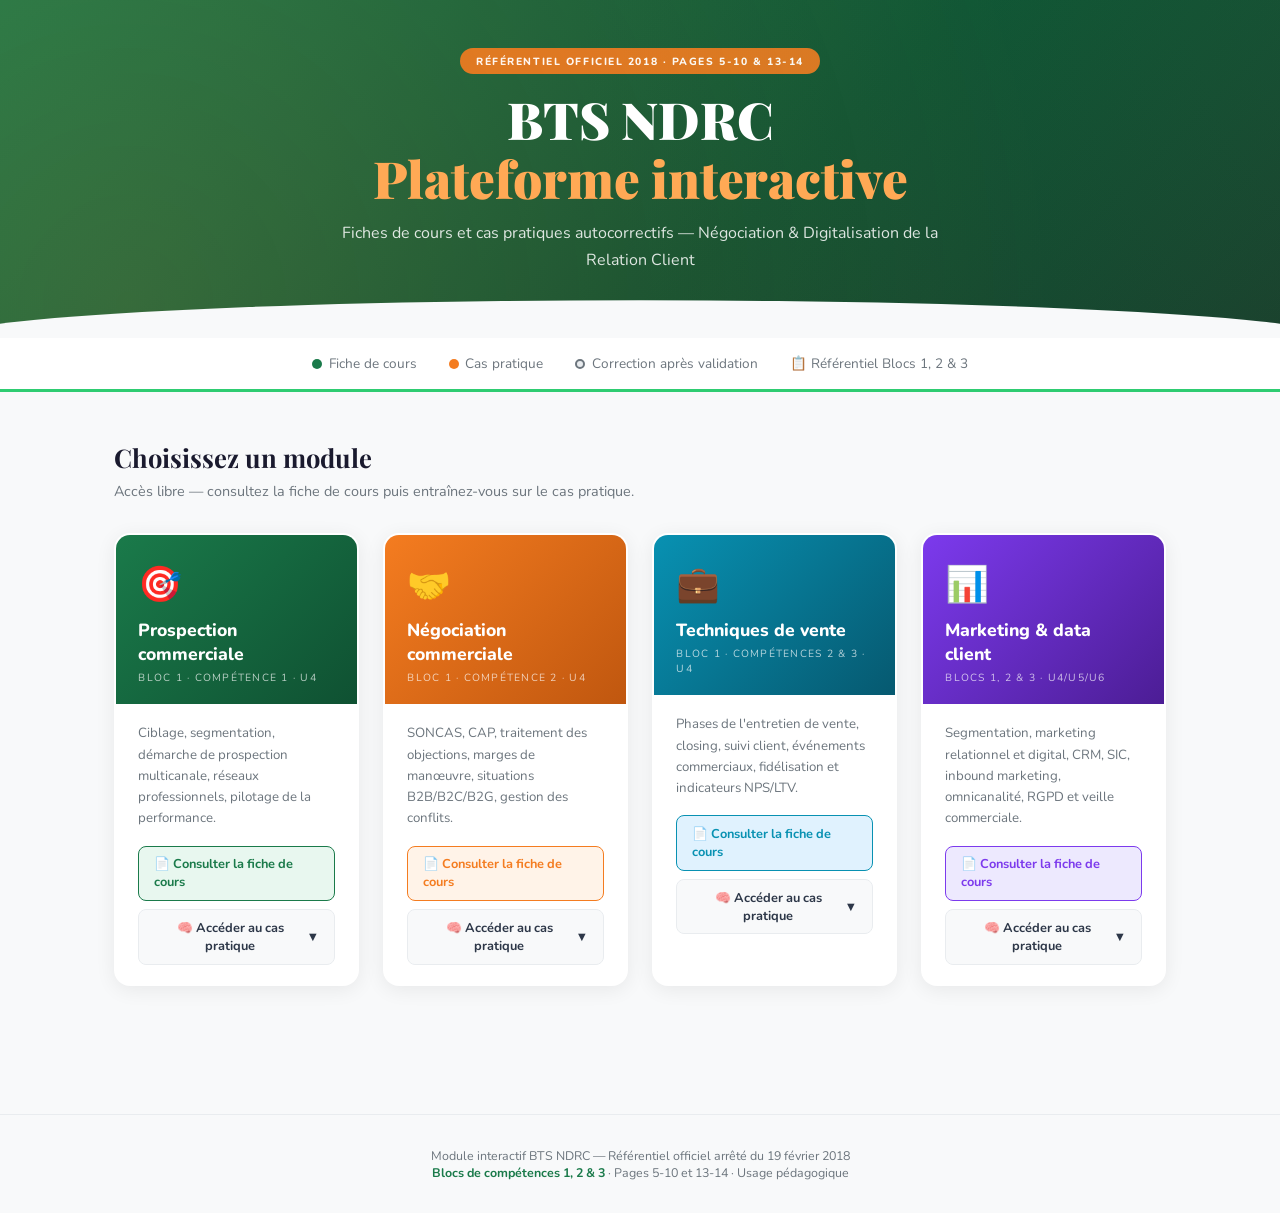
==== index.html @ 22f5ecd8 "Add files via upload" ====
<!DOCTYPE html>
<html lang="fr">
<head>
<meta charset="UTF-8">
<meta name="viewport" content="width=device-width, initial-scale=1.0">
<title>BTS NDRC — Plateforme interactive</title>
<link href="https://fonts.googleapis.com/css2?family=Playfair+Display:wght@700;900&family=Nunito:wght@400;600;700;800&display=swap" rel="stylesheet">
<style>
:root {
  --green: #1a7a4a;
  --green-light: #2ecc71;
  --green-pale: #e8f7ef;
  --orange: #f47c20;
  --orange-light: #ffa955;
  --orange-pale: #fff3e8;
  --white: #ffffff;
  --off-white: #f8f9fa;
  --grey: #6c757d;
  --grey-light: #e9ecef;
  --dark: #1a1a2e;
  --text: #2d3748;
  --correct: #1a7a4a;
  --wrong: #c0392b;
  --partial: #f47c20;
}
* { margin: 0; padding: 0; box-sizing: border-box; }
body { font-family: 'Nunito', sans-serif; background: var(--off-white); color: var(--text); }

/* ── HEADER ── */
header {
  background: linear-gradient(135deg, var(--green) 0%, #0f5132 60%, #1a3a2a 100%);
  color: white; padding: 3rem 2rem 4rem; text-align: center; position: relative; overflow: hidden;
}
header::before {
  content: ''; position: absolute; top: -50%; left: -50%; width: 200%; height: 200%;
  background: radial-gradient(circle at 30% 70%, rgba(244,124,32,0.15) 0%, transparent 50%),
              radial-gradient(circle at 80% 20%, rgba(46,204,113,0.1) 0%, transparent 40%);
}
header::after {
  content: ''; position: absolute; bottom: -2px; left: 0; right: 0; height: 40px;
  background: var(--off-white); clip-path: ellipse(55% 100% at 50% 100%);
}
.header-badge {
  display: inline-block; background: rgba(244,124,32,0.9); color: white;
  font-size: 0.65rem; font-weight: 800; letter-spacing: 0.15em; text-transform: uppercase;
  padding: 0.35rem 1rem; border-radius: 50px; margin-bottom: 1rem;
}
header h1 {
  font-family: 'Playfair Display', serif; font-size: clamp(2rem, 5vw, 3.2rem);
  font-weight: 900; line-height: 1.15; margin-bottom: 0.75rem; position: relative;
}
header h1 span { color: var(--orange-light); }
header p { font-size: 1rem; opacity: 0.85; max-width: 600px; margin: 0 auto; line-height: 1.7; position: relative; }

/* ── NAV INTRO ── */
.intro-bar {
  background: white; border-bottom: 3px solid var(--green-light);
  padding: 1rem 2rem; display: flex; align-items: center; justify-content: center;
  gap: 2rem; flex-wrap: wrap; font-size: 0.85rem; color: var(--grey);
}
.intro-bar span { display: flex; align-items: center; gap: 0.4rem; }
.intro-bar .dot { width: 10px; height: 10px; border-radius: 50%; }
.dot-green { background: var(--green); }
.dot-orange { background: var(--orange); }
.dot-grey { background: var(--grey-light); border: 2px solid var(--grey); }

/* ── GRID MODULES ── */
main { max-width: 1100px; margin: 0 auto; padding: 3rem 1.5rem; }
.section-title {
  font-family: 'Playfair Display', serif; font-size: 1.6rem; font-weight: 700;
  color: var(--dark); margin-bottom: 0.4rem;
}
.section-sub { color: var(--grey); font-size: 0.9rem; margin-bottom: 2rem; }
.modules-grid { display: grid; grid-template-columns: repeat(auto-fit, minmax(240px, 1fr)); gap: 1.5rem; margin-bottom: 3rem; }

/* ── MODULE CARD ── */
.module-card {
  background: white; border-radius: 16px; overflow: hidden;
  box-shadow: 0 4px 20px rgba(0,0,0,0.07); transition: transform 0.25s, box-shadow 0.25s;
  cursor: pointer; border: 2px solid transparent;
}
.module-card:hover { transform: translateY(-4px); box-shadow: 0 12px 30px rgba(0,0,0,0.12); }
.module-card.active { border-color: var(--green); }
.card-top {
  padding: 1.6rem 1.4rem 1.2rem; position: relative;
  background: linear-gradient(135deg, var(--green) 0%, #0f5132 100%);
}
.card-top.orange { background: linear-gradient(135deg, var(--orange) 0%, #c0570f 100%); }
.card-top.teal { background: linear-gradient(135deg, #0891b2 0%, #065970 100%); }
.card-top.purple { background: linear-gradient(135deg, #7c3aed 0%, #4c1d95 100%); }
.card-emoji { font-size: 2.2rem; display: block; margin-bottom: 0.6rem; }
.card-top h2 { color: white; font-size: 1.1rem; font-weight: 800; }
.card-top .card-bloc { color: rgba(255,255,255,0.7); font-size: 0.65rem; letter-spacing: 0.12em; text-transform: uppercase; margin-top: 0.25rem; }
.card-body { padding: 1.2rem 1.4rem; }
.card-body p { font-size: 0.83rem; color: var(--grey); line-height: 1.6; margin-bottom: 1rem; }
.card-actions { display: flex; flex-direction: column; gap: 0.5rem; }
.btn-fiche {
  display: flex; align-items: center; gap: 0.5rem;
  background: var(--green-pale); color: var(--green); border: 1.5px solid var(--green);
  border-radius: 8px; padding: 0.55rem 0.9rem; font-family: 'Nunito', sans-serif;
  font-size: 0.8rem; font-weight: 700; cursor: pointer; text-decoration: none;
  transition: all 0.2s;
}
.btn-fiche:hover { background: var(--green); color: white; }
.btn-fiche.orange-btn { background: var(--orange-pale); color: var(--orange); border-color: var(--orange); }
.btn-fiche.orange-btn:hover { background: var(--orange); color: white; }
.btn-cas {
  display: flex; align-items: center; justify-content: space-between;
  background: var(--off-white); color: var(--text); border: 1.5px solid var(--grey-light);
  border-radius: 8px; padding: 0.55rem 0.9rem; font-family: 'Nunito', sans-serif;
  font-size: 0.8rem; font-weight: 700; cursor: pointer; transition: all 0.2s;
}
.btn-cas:hover { background: var(--grey-light); }
.btn-cas .arrow { transition: transform 0.25s; }
.btn-cas.open .arrow { transform: rotate(180deg); }
.score-badge {
  display: inline-block; background: var(--green-pale); color: var(--green);
  border-radius: 50px; padding: 0.2rem 0.6rem; font-size: 0.72rem; font-weight: 700;
}

/* ── CAS PRATIQUE PANEL ── */
.cas-panel {
  display: none; margin-top: 1.5rem;
  background: white; border-radius: 16px; padding: 2rem;
  box-shadow: 0 4px 20px rgba(0,0,0,0.08); border-top: 4px solid var(--green);
}
.cas-panel.orange-border { border-top-color: var(--orange); }
.cas-panel.teal-border { border-top-color: #0891b2; }
.cas-panel.purple-border { border-top-color: #7c3aed; }
.cas-panel.visible { display: block; animation: slideDown 0.3s ease; }
@keyframes slideDown { from { opacity: 0; transform: translateY(-10px); } to { opacity: 1; transform: translateY(0); } }

/* SCENARIO */
.scenario-box {
  background: linear-gradient(135deg, var(--green-pale), #d4edda);
  border-left: 4px solid var(--green); border-radius: 0 12px 12px 0;
  padding: 1.2rem 1.4rem; margin-bottom: 1.8rem;
}
.scenario-box.orange { background: linear-gradient(135deg, var(--orange-pale), #ffe0c7); border-left-color: var(--orange); }
.scenario-box.teal { background: linear-gradient(135deg, #e0f2fe, #bae6fd); border-left-color: #0891b2; }
.scenario-box.purple { background: linear-gradient(135deg, #ede9fe, #ddd6fe); border-left-color: #7c3aed; }
.scenario-label { font-size: 0.65rem; font-weight: 800; letter-spacing: 0.15em; text-transform: uppercase; color: var(--green); margin-bottom: 0.5rem; }
.scenario-label.orange { color: var(--orange); }
.scenario-label.teal { color: #0891b2; }
.scenario-label.purple { color: #7c3aed; }
.scenario-box p { font-size: 0.88rem; line-height: 1.75; color: var(--text); }
.scenario-box strong { color: var(--dark); }

/* QUESTION */
.question-block { margin-bottom: 2rem; padding-bottom: 1.8rem; border-bottom: 1px solid var(--grey-light); }
.question-block:last-of-type { border-bottom: none; }
.q-header { display: flex; align-items: flex-start; gap: 0.8rem; margin-bottom: 1rem; }
.q-num {
  width: 32px; height: 32px; min-width: 32px; border-radius: 50%;
  background: var(--green); color: white; display: flex; align-items: center; justify-content: center;
  font-size: 0.78rem; font-weight: 800;
}
.q-num.orange { background: var(--orange); }
.q-num.teal { background: #0891b2; }
.q-num.purple { background: #7c3aed; }
.q-type-badge {
  font-size: 0.6rem; font-weight: 700; letter-spacing: 0.1em; text-transform: uppercase;
  padding: 0.2rem 0.6rem; border-radius: 50px; margin-bottom: 0.3rem; display: inline-block;
}
.badge-multi { background: #dbeafe; color: #1d4ed8; }
.badge-open { background: #fef3c7; color: #92400e; }
.badge-msi { background: #d1fae5; color: #065f46; }
.q-text { font-size: 0.92rem; font-weight: 700; color: var(--dark); line-height: 1.5; }

/* OPTIONS QCM */
.options-list { list-style: none; display: flex; flex-direction: column; gap: 0.5rem; margin-top: 0.8rem; }
.option-item {
  display: flex; align-items: flex-start; gap: 0.7rem;
  background: var(--off-white); border: 1.5px solid var(--grey-light);
  border-radius: 10px; padding: 0.75rem 1rem; cursor: pointer;
  transition: all 0.18s; font-size: 0.87rem; line-height: 1.5;
}
.option-item:hover { border-color: var(--green); background: var(--green-pale); }
.option-item input[type="checkbox"] { margin-top: 2px; accent-color: var(--green); width: 16px; height: 16px; flex-shrink: 0; }
.option-item.selected { border-color: var(--green); background: var(--green-pale); }
.option-item.correct-answer { border-color: var(--correct); background: #d4edda; }
.option-item.wrong-answer { border-color: var(--wrong); background: #fde8e8; }

/* OPEN QUESTION */
.open-answer {
  width: 100%; min-height: 100px; padding: 1rem; border: 1.5px solid var(--grey-light);
  border-radius: 10px; font-family: 'Nunito', sans-serif; font-size: 0.88rem;
  resize: vertical; line-height: 1.6; color: var(--text); background: white;
  transition: border-color 0.2s;
}
.open-answer:focus { outline: none; border-color: var(--green); }
.corrected-answer {
  display: none; margin-top: 0.8rem; padding: 1rem 1.2rem;
  background: var(--green-pale); border: 1.5px solid var(--green);
  border-radius: 10px; font-size: 0.85rem; line-height: 1.7;
}
.corrected-label { font-size: 0.65rem; font-weight: 800; letter-spacing: 0.12em; text-transform: uppercase; color: var(--green); margin-bottom: 0.4rem; }
.self-eval { margin-top: 0.7rem; display: flex; gap: 0.6rem; }
.btn-eval {
  padding: 0.4rem 0.9rem; border-radius: 8px; border: 1.5px solid; font-family: 'Nunito', sans-serif;
  font-size: 0.78rem; font-weight: 700; cursor: pointer; transition: all 0.2s;
}
.btn-eval-yes { background: var(--green-pale); color: var(--green); border-color: var(--green); }
.btn-eval-yes:hover, .btn-eval-yes.chosen { background: var(--green); color: white; }
.btn-eval-no { background: #fde8e8; color: var(--wrong); border-color: var(--wrong); }
.btn-eval-no:hover, .btn-eval-no.chosen { background: var(--wrong); color: white; }

/* EXPLICATION */
.explication {
  display: none; margin-top: 0.6rem; padding: 0.8rem 1rem;
  background: #fffbeb; border: 1.5px solid #f59e0b; border-radius: 8px;
  font-size: 0.83rem; line-height: 1.65; color: #78350f;
}
.explication strong { color: #92400e; }

/* SUBMIT & PROGRESS */
.progress-wrap { margin-bottom: 1.5rem; }
.progress-label { font-size: 0.78rem; color: var(--grey); margin-bottom: 0.4rem; display: flex; justify-content: space-between; }
.progress-bar { height: 6px; background: var(--grey-light); border-radius: 50px; overflow: hidden; }
.progress-fill { height: 100%; background: linear-gradient(90deg, var(--green), var(--green-light)); border-radius: 50px; transition: width 0.4s ease; }
.progress-fill.orange { background: linear-gradient(90deg, var(--orange), var(--orange-light)); }

.btn-submit {
  width: 100%; padding: 0.9rem; background: linear-gradient(135deg, var(--green), #0f5132);
  color: white; border: none; border-radius: 10px; font-family: 'Nunito', sans-serif;
  font-size: 1rem; font-weight: 800; cursor: pointer; transition: all 0.25s;
  display: flex; align-items: center; justify-content: center; gap: 0.5rem;
}
.btn-submit:hover { transform: translateY(-2px); box-shadow: 0 6px 20px rgba(26,122,74,0.3); }
.btn-submit:disabled { opacity: 0.5; cursor: not-allowed; transform: none; }
.btn-submit.orange { background: linear-gradient(135deg, var(--orange), #c0570f); }
.btn-submit.orange:hover { box-shadow: 0 6px 20px rgba(244,124,32,0.3); }

/* SYNTHÈSE CORRECTION */
.synthese {
  display: none; margin-top: 2rem; padding: 1.8rem;
  background: linear-gradient(135deg, #0f5132 0%, var(--green) 100%);
  border-radius: 14px; color: white;
}
.synthese.orange { background: linear-gradient(135deg, #c0570f 0%, var(--orange) 100%); }
.synthese.teal { background: linear-gradient(135deg, #065970 0%, #0891b2 100%); }
.synthese.purple { background: linear-gradient(135deg, #4c1d95 0%, #7c3aed 100%); }
.synthese h3 { font-family: 'Playfair Display', serif; font-size: 1.35rem; margin-bottom: 0.3rem; }
.note-display {
  font-family: 'Playfair Display', serif; font-size: 3.5rem; font-weight: 900;
  line-height: 1; margin: 0.8rem 0 0.3rem;
}
.note-display span { font-size: 1.4rem; opacity: 0.75; }
.mention { font-size: 0.9rem; opacity: 0.9; font-weight: 700; margin-bottom: 1.2rem; }
.detail-corrections { margin-top: 1.2rem; }
.detail-item {
  background: rgba(255,255,255,0.1); border-radius: 10px; padding: 0.9rem 1rem;
  margin-bottom: 0.7rem; font-size: 0.84rem; line-height: 1.6;
}
.detail-item .di-header { display: flex; align-items: center; gap: 0.5rem; font-weight: 700; margin-bottom: 0.4rem; }
.icon-ok { color: #86efac; }
.icon-ko { color: #fca5a5; }
.di-expl { opacity: 0.88; font-size: 0.8rem; line-height: 1.55; }
.btn-recommencer {
  margin-top: 1.2rem; width: 100%; padding: 0.75rem;
  background: rgba(255,255,255,0.15); border: 2px solid rgba(255,255,255,0.4);
  color: white; border-radius: 10px; font-family: 'Nunito', sans-serif;
  font-size: 0.9rem; font-weight: 700; cursor: pointer; transition: all 0.2s;
}
.btn-recommencer:hover { background: rgba(255,255,255,0.25); }

/* FOOTER */
footer {
  text-align: center; padding: 2rem; font-size: 0.78rem; color: var(--grey);
  border-top: 1px solid var(--grey-light); margin-top: 2rem;
}
footer strong { color: var(--green); }

@media (max-width: 640px) {
  header { padding: 2rem 1rem 3rem; }
  main { padding: 1.5rem 1rem; }
  .modules-grid { grid-template-columns: 1fr; }
}
</style>
</head>
<body>

<header>
  <div class="header-badge">Référentiel officiel 2018 · Pages 5-10 &amp; 13-14</div>
  <h1>BTS NDRC<br><span>Plateforme interactive</span></h1>
  <p>Fiches de cours et cas pratiques autocorrectifs — Négociation &amp; Digitalisation de la Relation Client</p>
</header>

<div class="intro-bar">
  <span><span class="dot dot-green"></span> Fiche de cours</span>
  <span><span class="dot dot-orange"></span> Cas pratique</span>
  <span><span class="dot dot-grey"></span> Correction après validation</span>
  <span>📋 Référentiel Blocs 1, 2 &amp; 3</span>
</div>

<main>
  <h2 class="section-title">Choisissez un module</h2>
  <p class="section-sub">Accès libre — consultez la fiche de cours puis entraînez-vous sur le cas pratique.</p>

  <div class="modules-grid">

    <!-- Module 1 : Prospection -->
    <div class="module-card" id="card-prospection">
      <div class="card-top">
        <span class="card-emoji">🎯</span>
        <h2>Prospection commerciale</h2>
        <div class="card-bloc">Bloc 1 · Compétence 1 · U4</div>
      </div>
      <div class="card-body">
        <p>Ciblage, segmentation, démarche de prospection multicanale, réseaux professionnels, pilotage de la performance.</p>
        <div class="card-actions">
          <a href="fiche-prospection.html" target="_blank" class="btn-fiche">📄 Consulter la fiche de cours</a>
          <button class="btn-cas" onclick="toggleCas('prospection', this)">
            🧠 Accéder au cas pratique <span class="arrow">▼</span>
          </button>
        </div>
      </div>
    </div>

    <!-- Module 2 : Négociation -->
    <div class="module-card" id="card-negociation">
      <div class="card-top orange">
        <span class="card-emoji">🤝</span>
        <h2>Négociation commerciale</h2>
        <div class="card-bloc">Bloc 1 · Compétence 2 · U4</div>
      </div>
      <div class="card-body">
        <p>SONCAS, CAP, traitement des objections, marges de manœuvre, situations B2B/B2C/B2G, gestion des conflits.</p>
        <div class="card-actions">
          <a href="fiche-negociation.html" target="_blank" class="btn-fiche orange-btn">📄 Consulter la fiche de cours</a>
          <button class="btn-cas" onclick="toggleCas('negociation', this)">
            🧠 Accéder au cas pratique <span class="arrow">▼</span>
          </button>
        </div>
      </div>
    </div>

    <!-- Module 3 : Vente -->
    <div class="module-card" id="card-vente">
      <div class="card-top teal">
        <span class="card-emoji">💼</span>
        <h2>Techniques de vente</h2>
        <div class="card-bloc">Bloc 1 · Compétences 2 &amp; 3 · U4</div>
      </div>
      <div class="card-body">
        <p>Phases de l'entretien de vente, closing, suivi client, événements commerciaux, fidélisation et indicateurs NPS/LTV.</p>
        <div class="card-actions">
          <a href="fiche-vente.html" target="_blank" class="btn-fiche" style="color:#0891b2;border-color:#0891b2;background:#e0f2fe;">📄 Consulter la fiche de cours</a>
          <button class="btn-cas" onclick="toggleCas('vente', this)">
            🧠 Accéder au cas pratique <span class="arrow">▼</span>
          </button>
        </div>
      </div>
    </div>

    <!-- Module 4 : Marketing -->
    <div class="module-card" id="card-marketing">
      <div class="card-top purple">
        <span class="card-emoji">📊</span>
        <h2>Marketing &amp; data client</h2>
        <div class="card-bloc">Blocs 1, 2 &amp; 3 · U4/U5/U6</div>
      </div>
      <div class="card-body">
        <p>Segmentation, marketing relationnel et digital, CRM, SIC, inbound marketing, omnicanalité, RGPD et veille commerciale.</p>
        <div class="card-actions">
          <a href="fiche-marketing.html" target="_blank" class="btn-fiche" style="color:#7c3aed;border-color:#7c3aed;background:#ede9fe;">📄 Consulter la fiche de cours</a>
          <button class="btn-cas" onclick="toggleCas('marketing', this)">
            🧠 Accéder au cas pratique <span class="arrow">▼</span>
          </button>
        </div>
      </div>
    </div>

  </div><!-- /modules-grid -->

  <!-- ═══════════════════════════════════════
       CAS PRATIQUE — PROSPECTION
  ═══════════════════════════════════════ -->
  <div class="cas-panel" id="cas-prospection">
    <h3 style="font-family:'Playfair Display',serif;font-size:1.3rem;color:var(--dark);margin-bottom:0.3rem;">🎯 Cas pratique — Prospection commerciale</h3>
    <p style="font-size:0.82rem;color:var(--grey);margin-bottom:1.5rem;">Répondez à toutes les questions, puis cliquez sur « Voir ma correction » pour obtenir la synthèse et votre note.</p>

    <div class="progress-wrap">
      <div class="progress-label"><span>Progression</span><span id="prog-p">0 / 6</span></div>
      <div class="progress-bar"><div class="progress-fill" id="bar-p" style="width:0%"></div></div>
    </div>

    <div class="scenario-box">
      <div class="scenario-label">📍 Mise en situation</div>
      <p>Vous êtes commercial(e) chez <strong>TechPro Solutions</strong>, une PME spécialisée dans les logiciels de gestion pour artisans et PME du BTP. Vous prenez en charge un territoire comportant <strong>450 entreprises ciblées</strong> dont 180 sont déjà clientes. Votre objectif : développer le portefeuille de 30 % en 12 mois. Vous disposez d'un budget prospection de <strong>4 000 €</strong> et d'un CRM renseigné à 60 %.</p>
    </div>

    <!-- Q1 -->
    <div class="question-block" id="qb-p1">
      <div class="q-header">
        <div class="q-num">1</div>
        <div>
          <span class="q-type-badge badge-multi">QCM — plusieurs réponses possibles</span>
          <div class="q-text">Parmi les étapes suivantes, lesquelles font partie d'une démarche de prospection structurée conforme au référentiel NDRC ? <em>(Plusieurs réponses possibles)</em></div>
        </div>
      </div>
      <ul class="options-list" id="opts-p1">
        <li class="option-item" onclick="toggleOpt(this)"><input type="checkbox" disabled> Constituer et qualifier un fichier de prospects avant de contacter</li>
        <li class="option-item" onclick="toggleOpt(this)"><input type="checkbox" disabled> Contacter directement tous les prospects sans préparation pour gagner du temps</li>
        <li class="option-item" onclick="toggleOpt(this)"><input type="checkbox" disabled> Définir des objectifs de prospection chiffrés et mesurables</li>
        <li class="option-item" onclick="toggleOpt(this)"><input type="checkbox" disabled> Choisir les canaux adaptés à chaque segment de cible</li>
        <li class="option-item" onclick="toggleOpt(this)"><input type="checkbox" disabled> Assurer un suivi des actions via le CRM et calculer le taux de transformation</li>
      </ul>
    </div>

    <!-- Q2 -->
    <div class="question-block" id="qb-p2">
      <div class="q-header">
        <div class="q-num">2</div>
        <div>
          <span class="q-type-badge badge-multi">QCM — plusieurs réponses possibles</span>
          <div class="q-text">Pour prospecter 270 entreprises BTP non clientes avec un budget de 4 000 €, quelles méthodes sont les plus adaptées et rentables ? <em>(Plusieurs réponses possibles)</em></div>
        </div>
      </div>
      <ul class="options-list" id="opts-p2">
        <li class="option-item" onclick="toggleOpt(this)"><input type="checkbox" disabled> Emailing personnalisé sur une liste qualifiée (coût : ~200 €)</li>
        <li class="option-item" onclick="toggleOpt(this)"><input type="checkbox" disabled> Campagne TV nationale (coût : 50 000 €+)</li>
        <li class="option-item" onclick="toggleOpt(this)"><input type="checkbox" disabled> Social selling sur LinkedIn avec ciblage sectoriel BTP</li>
        <li class="option-item" onclick="toggleOpt(this)"><input type="checkbox" disabled> Participation à un salon professionnel du BTP (coût : 1 500 €)</li>
        <li class="option-item" onclick="toggleOpt(this)"><input type="checkbox" disabled> Acheter une liste non qualifiée sur internet et appeler sans ciblage</li>
      </ul>
    </div>

    <!-- Q3 -->
    <div class="question-block" id="qb-p3">
      <div class="q-header">
        <div class="q-num">3</div>
        <div>
          <span class="q-type-badge badge-open">Question ouverte</span>
          <div class="q-text">Définissez la méthode RFM et expliquez comment elle peut vous aider à prioriser vos 180 clients actifs pour détecter des opportunités de développement.</div>
        </div>
      </div>
      <textarea class="open-answer" id="ans-p3" placeholder="Rédigez votre réponse ici..." oninput="updateProgress('p',6)"></textarea>
      <div class="corrected-answer" id="cor-p3">
        <div class="corrected-label">✅ Éléments de corrigé attendus</div>
        <p><strong>RFM = Récence · Fréquence · Montant</strong> — méthode de segmentation des clients basée sur 3 critères : <strong>Récence</strong> (date du dernier achat), <strong>Fréquence</strong> (nombre d'achats sur une période), <strong>Montant</strong> (chiffre d'affaires généré). Elle permet de classer les clients et d'identifier : les clients à fort potentiel à développer en priorité (bonne récence, fréquence et montant), les clients dormants à réactiver (récence faible mais historique positif), et les clients à risque de churn (baisse de fréquence et de montant). Dans notre cas, cela permet de concentrer les efforts sur les clients à potentiel et de libérer du temps pour la conquête.</p>
        <div class="self-eval" id="eval-p3">
          <span style="font-size:0.78rem;color:var(--grey);align-self:center;">Votre réponse couvre-t-elle ces éléments ?</span>
          <button class="btn-eval btn-eval-yes" onclick="selfEval('p',3,true,this)">✔ Oui</button>
          <button class="btn-eval btn-eval-no" onclick="selfEval('p',3,false,this)">✘ Non</button>
        </div>
      </div>
    </div>

    <!-- Q4 -->
    <div class="question-block" id="qb-p4">
      <div class="q-header">
        <div class="q-num">4</div>
        <div>
          <span class="q-type-badge badge-msi">Mise en situation</span>
          <div class="q-text">Lors d'un appel de prospection, le prospect vous dit : <em>« Je suis intéressé par votre logiciel, mais je suis satisfait de mon prestataire actuel. »</em> Quelle est la meilleure réaction professionnelle ?</div>
        </div>
      </div>
      <ul class="options-list" id="opts-p4">
        <li class="option-item" onclick="toggleOpt(this)"><input type="checkbox" disabled> Raccrocher poliment, ce prospect n'est pas disponible</li>
        <li class="option-item" onclick="toggleOpt(this)"><input type="checkbox" disabled> Questionner sur les points forts ET les axes d'amélioration de son prestataire actuel pour positionner votre valeur ajoutée</li>
        <li class="option-item" onclick="toggleOpt(this)"><input type="checkbox" disabled> Dénigrer le concurrent pour le convaincre de changer</li>
        <li class="option-item" onclick="toggleOpt(this)"><input type="checkbox" disabled> Proposer une démonstration gratuite sans insister, pour maintenir le contact dans le temps</li>
      </ul>
    </div>

    <!-- Q5 -->
    <div class="question-block" id="qb-p5">
      <div class="q-header">
        <div class="q-num">5</div>
        <div>
          <span class="q-type-badge badge-multi">QCM — plusieurs réponses possibles</span>
          <div class="q-text">Quels indicateurs permettent de mesurer l'efficacité d'une campagne de prospection ? <em>(Plusieurs réponses possibles)</em></div>
        </div>
      </div>
      <ul class="options-list" id="opts-p5">
        <li class="option-item" onclick="toggleOpt(this)"><input type="checkbox" disabled> Le taux de transformation prospects → clients</li>
        <li class="option-item" onclick="toggleOpt(this)"><input type="checkbox" disabled> La couleur préférée des commerciaux</li>
        <li class="option-item" onclick="toggleOpt(this)"><input type="checkbox" disabled> Le Coût d'Acquisition Client (CAC)</li>
        <li class="option-item" onclick="toggleOpt(this)"><input type="checkbox" disabled> Le taux de prise de rendez-vous</li>
        <li class="option-item" onclick="toggleOpt(this)"><input type="checkbox" disabled> Le nombre de contacts qualifiés générés</li>
      </ul>
    </div>

    <!-- Q6 -->
    <div class="question-block" id="qb-p6">
      <div class="q-header">
        <div class="q-num">6</div>
        <div>
          <span class="q-type-badge badge-open">Question ouverte</span>
          <div class="q-text">Expliquez ce qu'est le <em>social selling</em> et comment vous l'utiliseriez concrètement sur LinkedIn pour prospecter des artisans du BTP.</div>
        </div>
      </div>
      <textarea class="open-answer" id="ans-p6" placeholder="Rédigez votre réponse ici..." oninput="updateProgress('p',6)"></textarea>
      <div class="corrected-answer" id="cor-p6">
        <div class="corrected-label">✅ Éléments de corrigé attendus</div>
        <p><strong>Social selling</strong> : utilisation des réseaux sociaux professionnels (principalement LinkedIn) pour identifier, contacter et développer des relations avec des prospects, sans recourir aux techniques de vente directe agressives. <br><br>Application concrète pour les artisans BTP : <strong>(1)</strong> Optimiser son profil LinkedIn pour mettre en avant les bénéfices concrets (gain de temps, simplification comptable pour les artisans). <strong>(2)</strong> Rejoindre et animer des groupes thématiques BTP. <strong>(3)</strong> Publier des contenus à valeur ajoutée : témoignages clients, comparatifs, astuces de gestion pour artisans. <strong>(4)</strong> Identifier les décideurs via le moteur de recherche LinkedIn, envoyer des demandes de connexion personnalisées. <strong>(5)</strong> Entretenir la relation dans le temps avant de proposer un RDV commercial.</p>
        <div class="self-eval" id="eval-p6">
          <span style="font-size:0.78rem;color:var(--grey);align-self:center;">Votre réponse couvre-t-elle ces éléments ?</span>
          <button class="btn-eval btn-eval-yes" onclick="selfEval('p',6,true,this)">✔ Oui</button>
          <button class="btn-eval btn-eval-no" onclick="selfEval('p',6,false,this)">✘ Non</button>
        </div>
      </div>
    </div>

    <button class="btn-submit" id="sub-p" onclick="submitCas('p')">📊 Voir ma correction et ma note</button>
    <div class="synthese" id="syn-p"></div>
  </div>


  <!-- ═══════════════════════════════════════
       CAS PRATIQUE — NÉGOCIATION
  ═══════════════════════════════════════ -->
  <div class="cas-panel orange-border" id="cas-negociation">
    <h3 style="font-family:'Playfair Display',serif;font-size:1.3rem;color:var(--dark);margin-bottom:0.3rem;">🤝 Cas pratique — Négociation commerciale</h3>
    <p style="font-size:0.82rem;color:var(--grey);margin-bottom:1.5rem;">Répondez à toutes les questions, puis cliquez sur « Voir ma correction » pour obtenir la synthèse et votre note.</p>

    <div class="progress-wrap">
      <div class="progress-label"><span>Progression</span><span id="prog-n">0 / 6</span></div>
      <div class="progress-bar"><div class="progress-fill orange" id="bar-n" style="width:0%"></div></div>
    </div>

    <div class="scenario-box orange">
      <div class="scenario-label orange">📍 Mise en situation</div>
      <p>Vous êtes responsable commercial(e) chez <strong>ImmoPro Services</strong>, agence de conseil en immobilier d'entreprise. Vous rencontrez <strong>Mme Fontaine</strong>, directrice d'une PME de 45 salariés, qui cherche à louer de nouveaux bureaux. Elle est accompagnée de son responsable administratif. L'entretien de négociation débute. Votre offre est à <strong>3 800 €/mois</strong> et votre seuil de négociation est fixé à <strong>3 500 €/mois</strong>.</p>
    </div>

    <!-- Q1 -->
    <div class="question-block" id="qb-n1">
      <div class="q-header">
        <div class="q-num orange">1</div>
        <div>
          <span class="q-type-badge badge-msi">Mise en situation</span>
          <div class="q-text">Mme Fontaine dit : <em>« Vos bureaux sont trop grands et trop chers pour nous. »</em> En vous appuyant sur la méthode SONCAS, quel mobile d'achat prioritaire cherchez-vous à identifier dans cette réponse ?</div>
        </div>
      </div>
      <ul class="options-list" id="opts-n1">
        <li class="option-item" onclick="toggleOpt(this)"><input type="checkbox" disabled> Orgueil — elle veut des bureaux prestigieux pour son image</li>
        <li class="option-item" onclick="toggleOpt(this)"><input type="checkbox" disabled> Argent — la dimension budgétaire et le rapport qualité/prix sont prioritaires</li>
        <li class="option-item" onclick="toggleOpt(this)"><input type="checkbox" disabled> Sécurité — elle craint un engagement financier trop risqué</li>
        <li class="option-item" onclick="toggleOpt(this)"><input type="checkbox" disabled> Nouveauté — elle veut des bureaux modernes et innovants</li>
      </ul>
    </div>

    <!-- Q2 -->
    <div class="question-block" id="qb-n2">
      <div class="q-header">
        <div class="q-num orange">2</div>
        <div>
          <span class="q-type-badge badge-multi">QCM — plusieurs réponses possibles</span>
          <div class="q-text">Pour construire un argumentaire CAP convaincant sur votre offre à 3 800 €/mois, quels éléments devez-vous intégrer ? <em>(Plusieurs réponses possibles)</em></div>
        </div>
      </div>
      <ul class="options-list" id="opts-n2">
        <li class="option-item" onclick="toggleOpt(this)"><input type="checkbox" disabled> Une Caractéristique technique : surface de 180 m², plateau ouvert modulable</li>
        <li class="option-item" onclick="toggleOpt(this)"><input type="checkbox" disabled> Un Avantage client : possibilité de faire évoluer l'aménagement sans travaux supplémentaires</li>
        <li class="option-item" onclick="toggleOpt(this)"><input type="checkbox" disabled> Une Preuve concrète : témoignage d'une PME similaire, photos du plateau aménagé</li>
        <li class="option-item" onclick="toggleOpt(this)"><input type="checkbox" disabled> Un argument basé uniquement sur le dénigrement des offres concurrentes</li>
      </ul>
    </div>

    <!-- Q3 -->
    <div class="question-block" id="qb-n3">
      <div class="q-header">
        <div class="q-num orange">3</div>
        <div>
          <span class="q-type-badge badge-open">Question ouverte</span>
          <div class="q-text">Mme Fontaine répond : <em>« Je comprends les avantages, mais c'est vraiment au-dessus de notre budget. Nous avons une offre à 3 200 €/mois ailleurs. »</em> Expliquez comment vous traitez cette objection prix en restant dans vos marges de manœuvre.</div>
        </div>
      </div>
      <textarea class="open-answer" id="ans-n3" placeholder="Rédigez votre réponse ici..." oninput="updateProgress('n',6)"></textarea>
      <div class="corrected-answer" id="cor-n3">
        <div class="corrected-label">✅ Éléments de corrigé attendus</div>
        <p><strong>1. Accepter et valider l'objection</strong> (éviter de la contester frontalement) : « Je comprends tout à fait que le budget soit un critère central. »<br><br><strong>2. Creuser l'offre concurrente</strong> : « L'offre à 3 200 €/mois inclut-elle les charges, le parking, l'accès internet ? » (souvent les comparaisons ne sont pas sur les mêmes bases).<br><br><strong>3. Valoriser la différence</strong> en calculant l'écart réel par salarié : (3 800 - 3 200) = 600 €/mois, soit 13,3 €/salarié/mois — une différence marginale si les avantages justifient ce coût.<br><br><strong>4. Proposer une concession dans les marges de manœuvre</strong> : réduction à 3 600 €/mois en contrepartie d'un bail de 3 ans ferme, ou gratuité du 1er mois pour compenser les frais d'aménagement.<br><br><strong>5. Ne jamais descendre sous 3 500 €</strong> sans validation hiérarchique.</p>
        <div class="self-eval" id="eval-n3">
          <span style="font-size:0.78rem;color:var(--grey);align-self:center;">Votre réponse couvre-t-elle ces éléments ?</span>
          <button class="btn-eval btn-eval-yes" onclick="selfEval('n',3,true,this)">✔ Oui</button>
          <button class="btn-eval btn-eval-no" onclick="selfEval('n',3,false,this)">✘ Non</button>
        </div>
      </div>
    </div>

    <!-- Q4 -->
    <div class="question-block" id="qb-n4">
      <div class="q-header">
        <div class="q-num orange">4</div>
        <div>
          <span class="q-type-badge badge-multi">QCM — plusieurs réponses possibles</span>
          <div class="q-text">En fin d'entretien, Mme Fontaine hésite encore. Quelles techniques de closing pouvez-vous utiliser ? <em>(Plusieurs réponses possibles)</em></div>
        </div>
      </div>
      <ul class="options-list" id="opts-n4">
        <li class="option-item" onclick="toggleOpt(this)"><input type="checkbox" disabled> La reformulation positive : résumer les points d'accord avant de proposer la signature</li>
        <li class="option-item" onclick="toggleOpt(this)"><input type="checkbox" disabled> L'alternative : « Préférez-vous une entrée au 1er mars ou au 1er avril ? »</li>
        <li class="option-item" onclick="toggleOpt(this)"><input type="checkbox" disabled> Mettre une pression artificielle en inventant une autre offre concurrente sur le même bien</li>
        <li class="option-item" onclick="toggleOpt(this)"><input type="checkbox" disabled> L'urgence réelle : mentionner qu'un autre client visite le bien vendredi si c'est vrai</li>
      </ul>
    </div>

    <!-- Q5 -->
    <div class="question-block" id="qb-n5">
      <div class="q-header">
        <div class="q-num orange">5</div>
        <div>
          <span class="q-type-badge badge-msi">Mise en situation</span>
          <div class="q-text">3 semaines après la signature du bail, Mme Fontaine vous contacte mécontente : <em>« Les travaux de peinture promis à la signature ne sont pas commencés. »</em> Comment gérez-vous ce litige en préservant la relation client ?</div>
        </div>
      </div>
      <ul class="options-list" id="opts-n5">
        <li class="option-item" onclick="toggleOpt(this)"><input type="checkbox" disabled> Lui dire que ce n'est pas votre responsabilité, mais celle des travaux</li>
        <li class="option-item" onclick="toggleOpt(this)"><input type="checkbox" disabled> Reconnaître le problème, s'excuser, investiguer les causes et proposer une solution avec un engagement de date</li>
        <li class="option-item" onclick="toggleOpt(this)"><input type="checkbox" disabled> Proposer une compensation financière immédiate sans chercher à comprendre</li>
        <li class="option-item" onclick="toggleOpt(this)"><input type="checkbox" disabled> Écouter activement, reformuler le problème, puis escalader en interne avec un plan d'action et un suivi communiqué à la cliente</li>
      </ul>
    </div>

    <!-- Q6 -->
    <div class="question-block" id="qb-n6">
      <div class="q-header">
        <div class="q-num orange">6</div>
        <div>
          <span class="q-type-badge badge-open">Question ouverte</span>
          <div class="q-text">Expliquez les spécificités d'une négociation en contexte B2B (entreprise à entreprise) par rapport à une négociation B2C (avec un particulier). Donnez au moins 3 différences concrètes.</div>
        </div>
      </div>
      <textarea class="open-answer" id="ans-n6" placeholder="Rédigez votre réponse ici..." oninput="updateProgress('n',6)"></textarea>
      <div class="corrected-answer" id="cor-n6">
        <div class="corrected-label">✅ Éléments de corrigé attendus</div>
        <p><strong>Différences B2B vs B2C :</strong><br><br><strong>1. Processus de décision :</strong> En B2B, plusieurs décideurs interviennent (direction, achats, technique = DMU). En B2C, la décision est souvent individuelle ou familiale.<br><br><strong>2. Durée du cycle de vente :</strong> En B2B, le cycle est long (plusieurs semaines à mois), avec appels d'offres et négociations formelles. En B2C, la décision est souvent rapide.<br><br><strong>3. Nature de l'argumentation :</strong> En B2B, les arguments sont centrés sur le ROI, la productivité, la réduction des coûts, la conformité réglementaire. En B2C, les motivations sont plus émotionnelles (SONCAS).<br><br><strong>4. Relation contractuelle :</strong> En B2B, les contrats sont complexes (CGV, clauses de révision, pénalités). En B2C, le cadre est souvent plus standardisé (droit de la consommation).<br><br><strong>5. Fidélisation :</strong> En B2B, l'enjeu de la relation durable est plus fort (contrats récurrents, chiffre d'affaires important).</p>
        <div class="self-eval" id="eval-n6">
          <span style="font-size:0.78rem;color:var(--grey);align-self:center;">Votre réponse couvre-t-elle ces éléments ?</span>
          <button class="btn-eval btn-eval-yes" onclick="selfEval('n',6,true,this)">✔ Oui</button>
          <button class="btn-eval btn-eval-no" onclick="selfEval('n',6,false,this)">✘ Non</button>
        </div>
      </div>
    </div>

    <button class="btn-submit orange" id="sub-n" onclick="submitCas('n')">📊 Voir ma correction et ma note</button>
    <div class="synthese orange" id="syn-n"></div>
  </div>


  <!-- ═══════════════════════════════════════
       CAS PRATIQUE — VENTE
  ═══════════════════════════════════════ -->
  <div class="cas-panel teal-border" id="cas-vente">
    <h3 style="font-family:'Playfair Display',serif;font-size:1.3rem;color:var(--dark);margin-bottom:0.3rem;">💼 Cas pratique — Techniques de vente</h3>
    <p style="font-size:0.82rem;color:var(--grey);margin-bottom:1.5rem;">Répondez à toutes les questions, puis cliquez sur « Voir ma correction » pour obtenir la synthèse et votre note.</p>

    <div class="progress-wrap">
      <div class="progress-label"><span>Progression</span><span id="prog-v">0 / 6</span></div>
      <div class="progress-bar"><div class="progress-fill" id="bar-v" style="width:0%;background:linear-gradient(90deg,#0891b2,#38bdf8)"></div></div>
    </div>

    <div class="scenario-box teal">
      <div class="scenario-label teal">📍 Mise en situation</div>
      <p>Vous êtes conseiller(ère) commercial(e) dans une concession automobile multimarques. <strong>M. Bertrand</strong>, 42 ans, entre dans la concession avec son épouse. Il explique vouloir changer sa voiture dans les 3 mois, budget <strong>28 000 €</strong> maximum, 3 enfants, beaucoup de trajets autoroutiers. Il semble hésiter entre plusieurs marques. La concession organise par ailleurs un <strong>salon de la voiture électrique</strong> le mois prochain.</p>
    </div>

    <!-- Q1 -->
    <div class="question-block" id="qb-v1">
      <div class="q-header">
        <div class="q-num teal">1</div>
        <div>
          <span class="q-type-badge badge-multi">QCM — plusieurs réponses possibles</span>
          <div class="q-text">Lors de la phase de découverte avec M. Bertrand, quelles questions sont pertinentes pour bien cerner son besoin ? <em>(Plusieurs réponses possibles)</em></div>
        </div>
      </div>
      <ul class="options-list" id="opts-v1">
        <li class="option-item" onclick="toggleOpt(this)"><input type="checkbox" disabled> « Quels sont vos usages principaux : trajets domicile-travail, longs trajets, en famille ? »</li>
        <li class="option-item" onclick="toggleOpt(this)"><input type="checkbox" disabled> « Quelle est la couleur préférée de votre épouse ? »</li>
        <li class="option-item" onclick="toggleOpt(this)"><input type="checkbox" disabled> « Avez-vous des exigences en termes de consommation ou d'impact environnemental ? »</li>
        <li class="option-item" onclick="toggleOpt(this)"><input type="checkbox" disabled> « Quel est votre mode de financement envisagé : comptant, crédit, LOA ? »</li>
        <li class="option-item" onclick="toggleOpt(this)"><input type="checkbox" disabled> « Qu'est-ce qui vous a le plus déplu sur votre véhicule actuel ? »</li>
      </ul>
    </div>

    <!-- Q2 -->
    <div class="question-block" id="qb-v2">
      <div class="q-header">
        <div class="q-num teal">2</div>
        <div>
          <span class="q-type-badge badge-msi">Mise en situation</span>
          <div class="q-text">Après la découverte, vous proposez un SUV familial à 27 500 €. M. Bertrand dit : <em>« Je vais réfléchir et comparer sur internet avant de décider. »</em> Quelle est la meilleure réaction ?</div>
        </div>
      </div>
      <ul class="options-list" id="opts-v2">
        <li class="option-item" onclick="toggleOpt(this)"><input type="checkbox" disabled> Laisser partir le client sans rien faire, la vente est perdue</li>
        <li class="option-item" onclick="toggleOpt(this)"><input type="checkbox" disabled> Baisser immédiatement le prix de 2 000 € pour convaincre</li>
        <li class="option-item" onclick="toggleOpt(this)"><input type="checkbox" disabled> Proposer un essai du véhicule immédiatement pour transformer l'expérience en engagement émotionnel</li>
        <li class="option-item" onclick="toggleOpt(this)"><input type="checkbox" disabled> Reformuler les besoins identifiés en montrant que cette offre y répond précisément, et proposer un rendez-vous de suivi personnalisé</li>
      </ul>
    </div>

    <!-- Q3 -->
    <div class="question-block" id="qb-v3">
      <div class="q-header">
        <div class="q-num teal">3</div>
        <div>
          <span class="q-type-badge badge-open">Question ouverte</span>
          <div class="q-text">M. Bertrand signe le bon de commande. Expliquez les actions de suivi post-vente à mettre en place dans les 30 premiers jours pour assurer sa satisfaction et initier la fidélisation.</div>
        </div>
      </div>
      <textarea class="open-answer" id="ans-v3" placeholder="Rédigez votre réponse ici..." oninput="updateProgress('v',6)"></textarea>
      <div class="corrected-answer" id="cor-v3">
        <div class="corrected-label">✅ Éléments de corrigé attendus</div>
        <p><strong>Actions de suivi post-vente :</strong><br><br><strong>J+1 (après commande)</strong> : Envoyer un email de confirmation avec récapitulatif de la commande, délais de livraison et contacts utiles.<br><br><strong>J+3</strong> : Appel de courtoisie pour vérifier que le client n'a pas de questions supplémentaires et confirmer sa satisfaction.<br><br><strong>Jour de la livraison</strong> : Présentation complète du véhicule (fonctionnalités, connectivité, sécurité enfants), remise des documents, vérification de la satisfaction immédiate.<br><br><strong>J+15</strong> : Envoi d'une enquête de satisfaction (CSAT) pour mesurer le ressenti client. Fiche mise à jour dans le CRM.<br><br><strong>J+30</strong> : Appel de suivi pour s'assurer de la prise en main du véhicule, proposer une première révision offerte ou un service complémentaire (accessoires, assurance).<br><br><strong>Objectif LTV</strong> : Transformer ce client en ambassadeur — lui demander s'il peut recommander la concession à son entourage (parrainage).</p>
        <div class="self-eval" id="eval-v3">
          <span style="font-size:0.78rem;color:var(--grey);align-self:center;">Votre réponse couvre-t-elle ces éléments ?</span>
          <button class="btn-eval btn-eval-yes" onclick="selfEval('v',3,true,this)">✔ Oui</button>
          <button class="btn-eval btn-eval-no" onclick="selfEval('v',3,false,this)">✘ Non</button>
        </div>
      </div>
    </div>

    <!-- Q4 -->
    <div class="question-block" id="qb-v4">
      <div class="q-header">
        <div class="q-num teal">4</div>
        <div>
          <span class="q-type-badge badge-multi">QCM — plusieurs réponses possibles</span>
          <div class="q-text">Parmi les indicateurs suivants, lesquels permettent de mesurer la qualité de la relation client et la fidélisation ? <em>(Plusieurs réponses possibles)</em></div>
        </div>
      </div>
      <ul class="options-list" id="opts-v4">
        <li class="option-item" onclick="toggleOpt(this)"><input type="checkbox" disabled> Le NPS (Net Promoter Score) — mesure la propension à recommander</li>
        <li class="option-item" onclick="toggleOpt(this)"><input type="checkbox" disabled> Le nombre de cafés bus par le commercial chaque matin</li>
        <li class="option-item" onclick="toggleOpt(this)"><input type="checkbox" disabled> Le CSAT (Customer Satisfaction Score) — mesure la satisfaction après chaque interaction</li>
        <li class="option-item" onclick="toggleOpt(this)"><input type="checkbox" disabled> Le LTV (Lifetime Value) — valeur totale générée par un client sur sa durée de vie</li>
        <li class="option-item" onclick="toggleOpt(this)"><input type="checkbox" disabled> Le taux de ré-achat et le taux de churn (attrition)</li>
      </ul>
    </div>

    <!-- Q5 -->
    <div class="question-block" id="qb-v5">
      <div class="q-header">
        <div class="q-num teal">5</div>
        <div>
          <span class="q-type-badge badge-msi">Mise en situation</span>
          <div class="q-text">La concession organise un salon de la voiture électrique. Parmi ces actions, lesquelles contribuent à une animation commerciale réussie de l'événement ? <em>(Plusieurs réponses possibles)</em></div>
        </div>
      </div>
      <ul class="options-list" id="opts-v5">
        <li class="option-item" onclick="toggleOpt(this)"><input type="checkbox" disabled> Définir des objectifs commerciaux avant l'événement (nombre de contacts qualifiés, RDV pris, essais réalisés)</li>
        <li class="option-item" onclick="toggleOpt(this)"><input type="checkbox" disabled> Inviter les clients existants qui pourraient être intéressés par une conversion vers l'électrique</li>
        <li class="option-item" onclick="toggleOpt(this)"><input type="checkbox" disabled> Ne prévoir aucun suivi après l'événement pour ne pas paraître insistant</li>
        <li class="option-item" onclick="toggleOpt(this)"><input type="checkbox" disabled> Collecter les coordonnées des visiteurs et les intégrer au CRM dès le soir même</li>
        <li class="option-item" onclick="toggleOpt(this)"><input type="checkbox" disabled> Réaliser un bilan quantitatif et qualitatif à J+7 pour mesurer le ROI de l'événement</li>
      </ul>
    </div>

    <!-- Q6 -->
    <div class="question-block" id="qb-v6">
      <div class="q-header">
        <div class="q-num teal">6</div>
        <div>
          <span class="q-type-badge badge-open">Question ouverte</span>
          <div class="q-text">Définissez la notion de <em>valeur vie client</em> (LTV) et expliquez pourquoi un commercial NDRC doit intégrer cette notion dans sa gestion du portefeuille clients, avec un exemple chiffré.</div>
        </div>
      </div>
      <textarea class="open-answer" id="ans-v6" placeholder="Rédigez votre réponse ici..." oninput="updateProgress('v',6)"></textarea>
      <div class="corrected-answer" id="cor-v6">
        <div class="corrected-label">✅ Éléments de corrigé attendus</div>
        <p><strong>LTV (Lifetime Value)</strong> = Valeur vie client = revenu total généré par un client sur l'ensemble de la relation commerciale.<br><br><strong>Formule simplifiée :</strong> LTV = Panier moyen × Fréquence d'achat × Durée de la relation (en années)<br><br><strong>Exemple chiffré dans la concession :</strong> M. Bertrand achète un véhicule à 27 500 €, puis une deuxième voiture dans 5 ans (28 000 €), réalise 3 révisions/an à 300 € pendant 10 ans (9 000 €) et parraine 2 clients. Sa LTV directe ≈ <strong>64 500 €</strong> sur 10 ans — soit plus du double du premier achat.<br><br><strong>Pourquoi l'intégrer dans la gestion du portefeuille ?</strong> Cela permet de <strong>prioriser</strong> les clients à fort LTV potentiel, de <strong>justifier un investissement plus important</strong> en fidélisation (geste commercial, suivi renforcé), et de montrer que le coût d'acquisition d'un client se rentabilise sur le long terme. Un commercial qui raisonne en LTV ne vend pas une voiture : il gère une relation à 10 ans.</p>
        <div class="self-eval" id="eval-v6">
          <span style="font-size:0.78rem;color:var(--grey);align-self:center;">Votre réponse couvre-t-elle ces éléments ?</span>
          <button class="btn-eval btn-eval-yes" onclick="selfEval('v',6,true,this)">✔ Oui</button>
          <button class="btn-eval btn-eval-no" onclick="selfEval('v',6,false,this)">✘ Non</button>
        </div>
      </div>
    </div>

    <button class="btn-submit" id="sub-v" onclick="submitCas('v')" style="background:linear-gradient(135deg,#0891b2,#065970)">📊 Voir ma correction et ma note</button>
    <div class="synthese teal" id="syn-v"></div>
  </div>


  <!-- ═══════════════════════════════════════
       CAS PRATIQUE — MARKETING
  ═══════════════════════════════════════ -->
  <div class="cas-panel purple-border" id="cas-marketing">
    <h3 style="font-family:'Playfair Display',serif;font-size:1.3rem;color:var(--dark);margin-bottom:0.3rem;">📊 Cas pratique — Marketing &amp; data client</h3>
    <p style="font-size:0.82rem;color:var(--grey);margin-bottom:1.5rem;">Répondez à toutes les questions, puis cliquez sur « Voir ma correction » pour obtenir la synthèse et votre note.</p>

    <div class="progress-wrap">
      <div class="progress-label"><span>Progression</span><span id="prog-m">0 / 6</span></div>
      <div class="progress-bar"><div class="progress-fill" id="bar-m" style="width:0%;background:linear-gradient(90deg,#7c3aed,#a78bfa)"></div></div>
    </div>

    <div class="scenario-box purple">
      <div class="scenario-label purple">📍 Mise en situation</div>
      <p>Vous êtes chargé(e) de développement commercial chez <strong>NaturaCosm</strong>, marque de cosmétiques bio en croissance, distribuée en e-commerce et dans 80 points de vente partenaires. La marque compte <strong>12 000 clients</strong> en base, un site e-commerce avec <strong>35 000 visiteurs/mois</strong> et une communauté Instagram de <strong>28 000 abonnés</strong>. Votre mission : structurer la stratégie marketing relationnel et digital.</p>
    </div>

    <!-- Q1 -->
    <div class="question-block" id="qb-m1">
      <div class="q-header">
        <div class="q-num purple">1</div>
        <div>
          <span class="q-type-badge badge-multi">QCM — plusieurs réponses possibles</span>
          <div class="q-text">Pour segmenter vos 12 000 clients et personnaliser votre communication, quels critères de segmentation sont pertinents ? <em>(Plusieurs réponses possibles)</em></div>
        </div>
      </div>
      <ul class="options-list" id="opts-m1">
        <li class="option-item" onclick="toggleOpt(this)"><input type="checkbox" disabled> Comportement d'achat : fréquence, panier moyen, catégories achetées</li>
        <li class="option-item" onclick="toggleOpt(this)"><input type="checkbox" disabled> Prénom du directeur informatique de l'entreprise cliente</li>
        <li class="option-item" onclick="toggleOpt(this)"><input type="checkbox" disabled> Canal d'acquisition : e-commerce vs points de vente partenaires</li>
        <li class="option-item" onclick="toggleOpt(this)"><input type="checkbox" disabled> Engagement digital : taux d'ouverture des emails, clics, interactions Instagram</li>
        <li class="option-item" onclick="toggleOpt(this)"><input type="checkbox" disabled> Données socio-démographiques : âge, localisation, sensibilité écologique déclarée</li>
      </ul>
    </div>

    <!-- Q2 -->
    <div class="question-block" id="qb-m2">
      <div class="q-header">
        <div class="q-num purple">2</div>
        <div>
          <span class="q-type-badge badge-msi">Mise en situation</span>
          <div class="q-text">Une cliente achète régulièrement en ligne (4 fois/an, panier moyen 60 €) mais ne répond jamais aux emailings. Elle interagit en revanche fréquemment sur Instagram. Quelle stratégie omnicanale adoptez-vous ?</div>
        </div>
      </div>
      <ul class="options-list" id="opts-m2">
        <li class="option-item" onclick="toggleOpt(this)"><input type="checkbox" disabled> Continuer à envoyer uniquement des emailings — c'est le canal officiel de la marque</li>
        <li class="option-item" onclick="toggleOpt(this)"><input type="checkbox" disabled> La retirer de la base e-mailing et concentrer la relation sur Instagram (stories, DM, réponses aux commentaires)</li>
        <li class="option-item" onclick="toggleOpt(this)"><input type="checkbox" disabled> Adapter le canal au comportement client : réduire les emailings, privilégier les interactions Instagram, et tester les notifications push si elle est sur l'appli</li>
        <li class="option-item" onclick="toggleOpt(this)"><input type="checkbox" disabled> Envoyer plus d'emailings pour augmenter les chances qu'elle en lise un</li>
      </ul>
    </div>

    <!-- Q3 -->
    <div class="question-block" id="qb-m3">
      <div class="q-header">
        <div class="q-num purple">3</div>
        <div>
          <span class="q-type-badge badge-open">Question ouverte</span>
          <div class="q-text">Expliquez comment le CRM peut être utilisé pour améliorer la relation client chez NaturaCosm. Donnez 3 exemples d'utilisation concrète.</div>
        </div>
      </div>
      <textarea class="open-answer" id="ans-m3" placeholder="Rédigez votre réponse ici..." oninput="updateProgress('m',6)"></textarea>
      <div class="corrected-answer" id="cor-m3">
        <div class="corrected-label">✅ Éléments de corrigé attendus</div>
        <p><strong>Le CRM (Customer Relationship Management)</strong> est un outil de gestion de la relation client qui centralise, stocke et exploite les données client pour personnaliser les interactions.<br><br><strong>Utilisation 1 — Personnalisation des offres :</strong> Identifier les clients qui achètent régulièrement une gamme (ex: soins visage) pour leur envoyer en priorité les nouveautés et promotions sur cette gamme — augmentation du taux de conversion.<br><br><strong>Utilisation 2 — Relance des clients inactifs :</strong> Configurer une alerte automatique dans le CRM si un client n'a pas acheté depuis 90 jours → déclenchement d'un email de réactivation avec un bon de réduction personnalisé.<br><br><strong>Utilisation 3 — Suivi multicanal :</strong> Enregistrer dans le CRM chaque interaction client (e-commerce, Instagram, appel SAV, visite en point de vente) pour avoir une vision 360° et adapter la communication selon le canal préféré identifié — c'est le fondement de la stratégie omnicanale.</p>
        <div class="self-eval" id="eval-m3">
          <span style="font-size:0.78rem;color:var(--grey);align-self:center;">Votre réponse couvre-t-elle ces éléments ?</span>
          <button class="btn-eval btn-eval-yes" onclick="selfEval('m',3,true,this)">✔ Oui</button>
          <button class="btn-eval btn-eval-no" onclick="selfEval('m',3,false,this)">✘ Non</button>
        </div>
      </div>
    </div>

    <!-- Q4 -->
    <div class="question-block" id="qb-m4">
      <div class="q-header">
        <div class="q-num purple">4</div>
        <div>
          <span class="q-type-badge badge-multi">QCM — plusieurs réponses possibles</span>
          <div class="q-text">NaturaCosm souhaite développer sa stratégie d'inbound marketing. Quelles actions en font partie ? <em>(Plusieurs réponses possibles)</em></div>
        </div>
      </div>
      <ul class="options-list" id="opts-m4">
        <li class="option-item" onclick="toggleOpt(this)"><input type="checkbox" disabled> Créer un blog avec des articles sur les ingrédients bio et les routines beauté</li>
        <li class="option-item" onclick="toggleOpt(this)"><input type="checkbox" disabled> Acheter des listes d'emails et envoyer des campagnes non sollicitées</li>
        <li class="option-item" onclick="toggleOpt(this)"><input type="checkbox" disabled> Optimiser le référencement naturel (SEO) du site pour attirer des visiteurs qualifiés</li>
        <li class="option-item" onclick="toggleOpt(this)"><input type="checkbox" disabled> Proposer un guide gratuit téléchargeable « Routine beauté 100% naturelle » en échange d'un email</li>
        <li class="option-item" onclick="toggleOpt(this)"><input type="checkbox" disabled> Animer les réseaux sociaux avec des contenus à valeur ajoutée pour la communauté</li>
      </ul>
    </div>

    <!-- Q5 -->
    <div class="question-block" id="qb-m5">
      <div class="q-header">
        <div class="q-num purple">5</div>
        <div>
          <span class="q-type-badge badge-msi">Mise en situation</span>
          <div class="q-text">NaturaCosm veut collecter les adresses email des visiteurs du site via un formulaire d'inscription. Parmi ces pratiques, lesquelles sont conformes au RGPD ? <em>(Plusieurs réponses possibles)</em></div>
        </div>
      </div>
      <ul class="options-list" id="opts-m5">
        <li class="option-item" onclick="toggleOpt(this)"><input type="checkbox" disabled> Informer clairement l'internaute de l'utilisation de ses données (finalité, durée de conservation)</li>
        <li class="option-item" onclick="toggleOpt(this)"><input type="checkbox" disabled> Obtenir un consentement explicite et libre avant tout envoi commercial</li>
        <li class="option-item" onclick="toggleOpt(this)"><input type="checkbox" disabled> Pré-cocher automatiquement la case d'abonnement à la newsletter</li>
        <li class="option-item" onclick="toggleOpt(this)"><input type="checkbox" disabled> Permettre à l'utilisateur de se désabonner facilement à tout moment</li>
        <li class="option-item" onclick="toggleOpt(this)"><input type="checkbox" disabled> Revendre la base de données à des partenaires sans en informer les clients</li>
      </ul>
    </div>

    <!-- Q6 -->
    <div class="question-block" id="qb-m6">
      <div class="q-header">
        <div class="q-num purple">6</div>
        <div>
          <span class="q-type-badge badge-open">Question ouverte</span>
          <div class="q-text">NaturaCosm remarque qu'un concurrent lance régulièrement de nouvelles gammes très médiatisées. Expliquez comment mettre en place une veille concurrentielle structurée et quelles informations commerciales vous remonteriez à votre direction.</div>
        </div>
      </div>
      <textarea class="open-answer" id="ans-m6" placeholder="Rédigez votre réponse ici..." oninput="updateProgress('m',6)"></textarea>
      <div class="corrected-answer" id="cor-m6">
        <div class="corrected-label">✅ Éléments de corrigé attendus</div>
        <p><strong>Veille concurrentielle structurée :</strong><br><br><strong>Sources à surveiller :</strong> Site web et e-shop du concurrent (nouvelles gammes, prix, promotions), réseaux sociaux (fréquence de publication, engagement, nouveaux produits), presse spécialisée beauté bio, avis clients (Google, Trustpilot, Sephora), salons professionnels (Cosmoprof, etc.), newsletters concurrentes (s'y inscrire), rapports d'activité s'ils sont publics.<br><br><strong>Outils :</strong> Alertes Google (nom concurrent + mots-clés produits), outils SEO (SemRush, Ubersuggest) pour comparer le référencement, Social Blade pour les réseaux sociaux, Mention.com pour les citations presse.<br><br><strong>Informations à remonter à la direction :</strong><br>• Nouveaux produits ou gammes lancés (avec prix et positionnement)<br>• Promotions et actions de prix observées<br>• Évolution de leur présence digitale (croissance followers, taux d'engagement)<br>• Avis clients négatifs récurrents (opportunités à exploiter)<br>• Nouvelles collaborations ou partenariats<br>• Évolution de leur réseau de distribution<br><br><strong>Fréquence :</strong> Rapport mensuel synthétique avec tableau de bord comparatif, alerte immédiate pour les mouvements stratégiques majeurs.</p>
        <div class="self-eval" id="eval-m6">
          <span style="font-size:0.78rem;color:var(--grey);align-self:center;">Votre réponse couvre-t-elle ces éléments ?</span>
          <button class="btn-eval btn-eval-yes" onclick="selfEval('m',6,true,this)">✔ Oui</button>
          <button class="btn-eval btn-eval-no" onclick="selfEval('m',6,false,this)">✘ Non</button>
        </div>
      </div>
    </div>

    <button class="btn-submit" id="sub-m" onclick="submitCas('m')" style="background:linear-gradient(135deg,#7c3aed,#4c1d95)">📊 Voir ma correction et ma note</button>
    <div class="synthese purple" id="syn-m"></div>
  </div>

</main>

<footer>
  <p>Module interactif BTS NDRC — Référentiel officiel arrêté du 19 février 2018<br>
  <strong>Blocs de compétences 1, 2 &amp; 3</strong> · Pages 5-10 et 13-14 · Usage pédagogique</p>
</footer>

<script>
// ─── CONFIG PAR MODULE ───────────────────────────────────────────────────────
const CONFIG = {
  p: {
    qcm: {
      1: { correct: [0,2,3,4], expl: "Une prospection structurée repose sur 5 étapes clés : constitution d'un fichier qualifié, définition d'objectifs SMART, choix des canaux adaptés aux cibles, prise de contact, et suivi via le CRM avec mesure du taux de transformation. Contacter sans préparation génère du gaspillage et nuit à l'image de l'entreprise." },
      2: { correct: [0,2,3], expl: "L'emailing ciblé, le social selling LinkedIn et les salons professionnels sont des canaux adaptés au budget et à la cible BTP. La campagne TV est hors budget et hors cible. Une liste non qualifiée génère peu de résultats et peut nuire à la délivrabilité email (taux de spam)." },
      4: { correct: [1,3], expl: "En prospection, un prospect qui signale la satisfaction envers un concurrent doit être traité comme une opportunité : questionner sur ses limites permet de positionner sa propre valeur ajoutée. Proposer une démonstration sans insister maintient le contact pour l'avenir. Raccrocher ou dénigrer sont des erreurs professionnelles." },
      5: { correct: [0,2,3,4], expl: "Les indicateurs de performance d'une prospection sont : taux de transformation (prospects → clients), CAC (Coût d'Acquisition Client), taux de prise de RDV et nombre de contacts qualifiés générés. Ces indicateurs permettent d'analyser l'efficacité de chaque canal et d'optimiser les ressources." }
    },
    open: { 3: 6, 6: 6 },
    total: 20
  },
  n: {
    qcm: {
      1: { correct: [1,2], expl: "La phrase de Mme Fontaine contient deux signaux : 'trop chers' (mobile Argent — priorité budgétaire) et 'trop grands' (Sécurité — crainte d'un engagement inadapté). Le SONCAS invite à identifier ces mobiles pour adapter l'argumentation. Orgueil et Nouveauté ne sont pas activés par cette réponse." },
      2: { correct: [0,1,2], expl: "La méthode CAP (Caractéristique-Avantage-Preuve) est le fondement de l'argumentation commerciale. Une caractéristique seule ne convainc pas : elle doit être traduite en avantage client concret, puis appuyée par une preuve (témoignage, chiffre, démonstration). Dénigrer un concurrent est non seulement inefficace mais contraire à la déontologie commerciale." },
      4: { correct: [0,1,3], expl: "La reformulation positive, la technique de l'alternative et l'urgence réelle (si fondée) sont des techniques de closing légitimes. Inventer une offre concurrente est une pratique déloyale et mensongère qui peut entraîner l'annulation du contrat et nuire à la réputation du commercial." },
      5: { correct: [1,3], expl: "Face à un litige, le professionnel reconnaît le problème sans le minimiser, s'excuse de la gêne causée, investigue les causes et propose un plan d'action avec une date d'engagement. Écouter activement et escalader en interne avec suivi communiqué au client sont les deux réflexes attendus. Rejeter la responsabilité ou compenser sans comprendre sont des réponses inappropriées." }
    },
    open: { 3: 6, 6: 6 },
    total: 20
  },
  v: {
    qcm: {
      1: { correct: [0,2,3,4], expl: "La phase de découverte vise à qualifier le besoin réel du client sur 4 axes : usages (familiaux, professionnels), contraintes (budget, consommation), mode de financement et insatisfactions avec le véhicule actuel. Ces 4 questions permettent de construire une offre personnalisée. Demander la couleur préférée de l'épouse n'apporte aucune valeur de découverte fonctionnelle." },
      2: { correct: [2,3], expl: "Un client qui veut 'comparer sur internet' signale un doute sur le rapport valeur/prix. L'essai immédiat crée un engagement émotionnel difficile à contredire par des comparatifs en ligne. La reformulation des besoins + rendez-vous de suivi ancre l'offre dans les besoins identifiés. Baisser le prix sans raison dévalue l'offre. Laisser partir sans action est une opportunité perdue." },
      4: { correct: [0,2,3,4], expl: "Le NPS mesure la recommandation, le CSAT la satisfaction post-interaction, le LTV la valeur totale d'un client sur sa durée de vie, et le taux de ré-achat/churn mesure la fidélité comportementale. Ces 4 indicateurs sont explicitement cités dans le référentiel NDRC comme outils de pilotage de la relation client." },
      5: { correct: [0,1,3,4], expl: "Un événement commercial réussi repose sur 4 piliers : des objectifs commerciaux définis en amont, une invitation ciblée (clients convertibles à l'électrique), une collecte systématique de données dans le CRM, et un bilan ROI à J+7. L'absence de suivi est la principale cause d'inefficacité des événements commerciaux." }
    },
    open: { 3: 6, 6: 6 },
    total: 20
  },
  m: {
    qcm: {
      1: { correct: [0,2,3,4], expl: "Une segmentation marketing efficace repose sur des critères comportementaux (achats, engagement), des critères de canal d'acquisition et des données socio-démographiques. Le prénom du directeur informatique est une donnée sans pertinence pour la segmentation marketing. Ces critères permettent de personnaliser les messages et d'améliorer le taux de conversion." },
      2: { correct: [2], expl: "L'omnicanalité consiste à adapter le canal au comportement et aux préférences du client — pas à imposer un canal uniforme. Cette cliente est active sur Instagram : c'est là que la relation doit se construire. Multiplier les emailings non lus risque de générer de la fatigue et un désabonnement. La retirer complètement de l'emailing serait excessif." },
      4: { correct: [0,2,3,4], expl: "L'inbound marketing repose sur la création de contenus à valeur ajoutée qui attirent naturellement les prospects (SEO, blog, réseaux sociaux, guides téléchargeables). À l'inverse, l'achat de listes et les campagnes non sollicitées sont du outbound marketing et contraires au RGPD. Les 4 actions correctes constituent le cœur d'une stratégie inbound." },
      5: { correct: [0,1,3], expl: "Le RGPD impose : information transparente sur la finalité et la durée de conservation, consentement explicite et non pré-coché, et droit de désabonnement permanent. Pré-cocher une case ou revendre des données sans consentement sont des infractions passibles de sanctions de la CNIL (jusqu'à 4% du CA mondial ou 20 M€)." }
    },
    open: { 3: 6, 6: 6 },
    total: 20
  }
};

// ─── ÉTAT ────────────────────────────────────────────────────────────────────
const state = {
  p: { qcm: {}, open: {3: null, 6: null}, submitted: false },
  n: { qcm: {}, open: {3: null, 6: null}, submitted: false },
  v: { qcm: {}, open: {3: null, 6: null}, submitted: false },
  m: { qcm: {}, open: {3: null, 6: null}, submitted: false }
};

// ─── TOGGLE MODULE ────────────────────────────────────────────────────────────
function toggleCas(mod, btn) {
  const panel = document.getElementById('cas-' + mod);
  const isOpen = panel.classList.contains('visible');
  panel.classList.toggle('visible', !isOpen);
  btn.classList.toggle('open', !isOpen);
  if (!isOpen) panel.scrollIntoView({ behavior: 'smooth', block: 'start' });
}

// ─── TOGGLE OPTION QCM ───────────────────────────────────────────────────────
function toggleOpt(el) {
  if (el.classList.contains('correct-answer') || el.classList.contains('wrong-answer')) return;
  const cb = el.querySelector('input');
  cb.checked = !cb.checked;
  el.classList.toggle('selected', cb.checked);
}

// ─── SELF EVAL (questions ouvertes) ─────────────────────────────────────────
function selfEval(mod, qnum, isOk, btn) {
  state[mod].open[qnum] = isOk;
  const evalDiv = document.getElementById('eval-' + mod + qnum);
  evalDiv.querySelectorAll('.btn-eval').forEach(b => b.classList.remove('chosen'));
  btn.classList.add('chosen');
  updateProgress(mod, 6);
}

// ─── PROGRESS ────────────────────────────────────────────────────────────────
function updateProgress(mod, total) {
  let answered = 0;
  const cfg = CONFIG[mod];

  // QCM : compter ceux qui ont au moins une option sélectionnée
  Object.keys(cfg.qcm).forEach(qn => {
    const opts = document.querySelectorAll('#opts-' + mod + qn + ' .option-item.selected, #opts-' + mod + qn + ' .option-item.correct-answer, #opts-' + mod + qn + ' .option-item.wrong-answer');
    if (opts.length > 0) answered++;
  });

  // Open : compter si du texte ou self-eval fait
  Object.keys(cfg.open).forEach(qn => {
    const ta = document.getElementById('ans-' + mod + qn);
    if (ta && ta.value.trim().length > 20) answered++;
  });

  const pct = Math.round((answered / total) * 100);
  document.getElementById('prog-' + mod).textContent = answered + ' / ' + total;
  document.getElementById('bar-' + mod).style.width = pct + '%';
}

// ─── SUBMIT ──────────────────────────────────────────────────────────────────
function submitCas(mod) {
  if (state[mod].submitted) return;

  const cfg = CONFIG[mod];
  let score = 0;
  let details = [];

  // Évaluer les QCM
  Object.entries(cfg.qcm).forEach(([qn, data]) => {
    const opts = document.querySelectorAll('#opts-' + mod + qn + ' .option-item');
    const selected = [];
    opts.forEach((opt, i) => {
      if (opt.querySelector('input').checked || opt.classList.contains('selected')) selected.push(i);
    });

    const isCorrect = arraysEqual(selected.sort(), data.correct.sort());
    const pts = 2;

    // Afficher le résultat visuel
    opts.forEach((opt, i) => {
      if (data.correct.includes(i)) {
        opt.classList.add('correct-answer');
        opt.classList.remove('selected');
      } else if (selected.includes(i) && !data.correct.includes(i)) {
        opt.classList.add('wrong-answer');
        opt.classList.remove('selected');
      }
      opt.style.cursor = 'default';
    });

    if (isCorrect) score += pts;
    details.push({
      q: 'Question ' + qn + ' (QCM)',
      ok: isCorrect,
      pts: isCorrect ? pts : 0,
      max: pts,
      expl: data.expl
    });

    // Afficher explication
    let explEl = document.getElementById('expl-' + mod + qn);
    if (!explEl) {
      explEl = document.createElement('div');
      explEl.className = 'explication';
      explEl.id = 'expl-' + mod + qn;
      document.querySelector('#opts-' + mod + qn).after(explEl);
    }
    explEl.innerHTML = '<strong>💡 Explication :</strong> ' + data.expl;
    explEl.style.display = 'block';
  });

  // Évaluer les questions ouvertes
  Object.entries(cfg.open).forEach(([qn, maxPts]) => {
    const ta = document.getElementById('ans-' + mod + qn);
    const corEl = document.getElementById('cor-' + mod + qn);
    if (corEl) corEl.style.display = 'block';
    if (ta) ta.readOnly = true;

    const selfVal = state[mod].open[qn];
    const pts = selfVal === true ? maxPts : (selfVal === false ? 0 : 0);
    score += pts;

    details.push({
      q: 'Question ' + qn + ' (ouverte)',
      ok: selfVal === true,
      pts: pts,
      max: maxPts,
      expl: selfVal === null ? 'Non auto-évaluée — consultez le corrigé affiché ci-dessus.' : (selfVal ? 'Auto-évaluation positive.' : 'Auto-évaluation négative — relisez le corrigé pour identifier les éléments manquants.')
    });
  });

  state[mod].submitted = true;
  document.getElementById('sub-' + mod).disabled = true;
  document.getElementById('sub-' + mod).textContent = '✅ Correction affichée';

  // Afficher synthèse
  const note = Math.round((score / cfg.total) * 20 * 10) / 10;
  let mention = '', mentionColor = '';
  if (note >= 16) { mention = '🏆 Excellent'; mentionColor = '#86efac'; }
  else if (note >= 14) { mention = '✨ Très bien'; mentionColor = '#fde68a'; }
  else if (note >= 12) { mention = '👍 Bien'; mentionColor = '#fdba74'; }
  else if (note >= 10) { mention = '📚 Passable'; mentionColor = '#f9a8d4'; }
  else { mention = '⚠️ Insuffisant'; mentionColor = '#fca5a5'; }

  let detailHTML = details.map(d => `
    <div class="detail-item">
      <div class="di-header">
        <span class="${d.ok ? 'icon-ok' : 'icon-ko'}">${d.ok ? '✔' : '✘'}</span>
        ${d.q} — <strong>${d.pts}/${d.max} pt${d.max > 1 ? 's' : ''}</strong>
      </div>
      <div class="di-expl">${d.expl}</div>
    </div>
  `).join('');

  const synEl = document.getElementById('syn-' + mod);
  synEl.innerHTML = `
    <h3>📊 Votre correction</h3>
    <div class="note-display">${note.toString().replace('.',',')} <span>/ 20</span></div>
    <div class="mention" style="color:${mentionColor}">${mention}</div>
    <p style="opacity:0.85;font-size:0.85rem;margin-bottom:0.5rem">Score brut : ${score} / ${cfg.total} points</p>
    <div class="detail-corrections">${detailHTML}</div>
    <button class="btn-recommencer" onclick="resetCas('${mod}')">↩ Recommencer ce module</button>
  `;
  synEl.style.display = 'block';
  synEl.scrollIntoView({ behavior: 'smooth', block: 'start' });
}

// ─── RESET ───────────────────────────────────────────────────────────────────
function resetCas(mod) {
  state[mod] = { qcm: {}, open: {3: null, 6: null}, submitted: false };

  // Reset QCM options
  document.querySelectorAll('[id^="opts-' + mod + '"] .option-item').forEach(opt => {
    opt.classList.remove('selected', 'correct-answer', 'wrong-answer');
    opt.style.cursor = '';
    const cb = opt.querySelector('input');
    if (cb) cb.checked = false;
  });

  // Reset explications
  document.querySelectorAll('[id^="expl-' + mod + '"]').forEach(el => el.style.display = 'none');

  // Reset textareas & corriges
  ['3','6'].forEach(qn => {
    const ta = document.getElementById('ans-' + mod + qn);
    if (ta) { ta.value = ''; ta.readOnly = false; }
    const cor = document.getElementById('cor-' + mod + qn);
    if (cor) cor.style.display = 'none';
    const eval_ = document.getElementById('eval-' + mod + qn);
    if (eval_) eval_.querySelectorAll('.btn-eval').forEach(b => b.classList.remove('chosen'));
  });

  // Reset submit button
  const sub = document.getElementById('sub-' + mod);
  sub.disabled = false;
  sub.textContent = '📊 Voir ma correction et ma note';

  // Reset synthèse
  const syn = document.getElementById('syn-' + mod);
  syn.style.display = 'none';
  syn.innerHTML = '';

  // Reset progress
  document.getElementById('prog-' + mod).textContent = '0 / 6';
  document.getElementById('bar-' + mod).style.width = '0%';
}

// ─── UTILS ───────────────────────────────────────────────────────────────────
function arraysEqual(a, b) {
  if (a.length !== b.length) return false;
  return a.every((v, i) => v === b[i]);
}
</script>
</body>
</html>
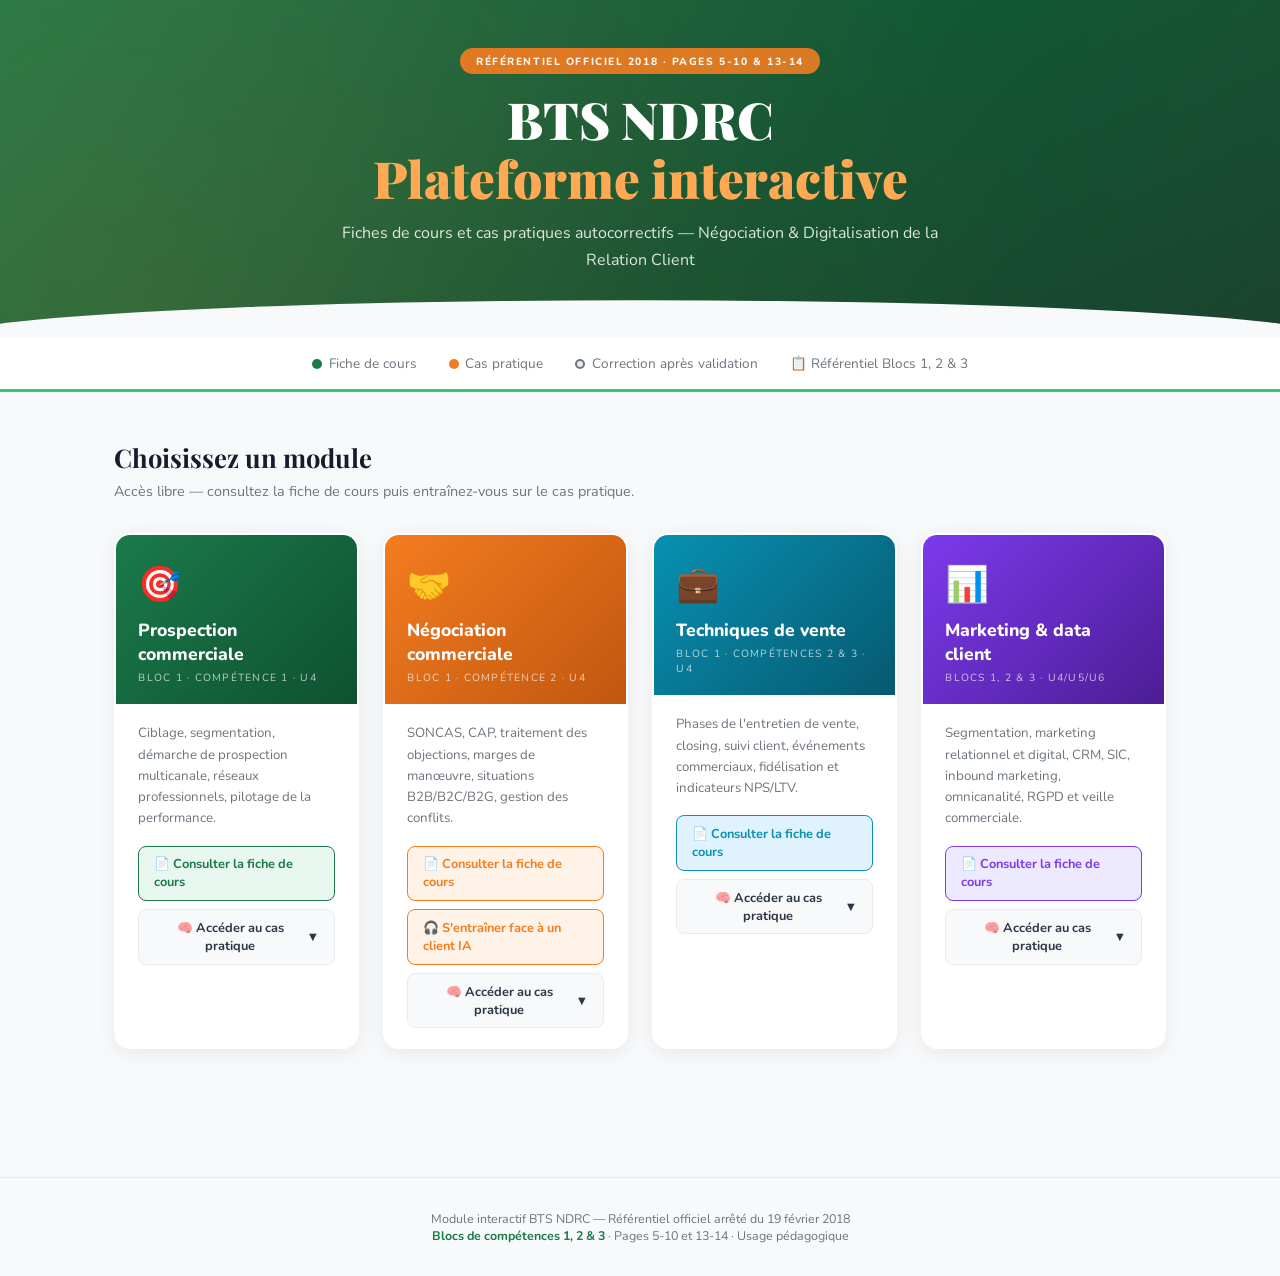
==== commit 5aad4583: "Ajoute les simulations de relation client avec client IA - simulations/ : 5 scénarios (colis perdu, " ====
--- a/index.html
+++ b/index.html
@@ -328,6 +328,7 @@
         <p>SONCAS, CAP, traitement des objections, marges de manœuvre, situations B2B/B2C/B2G, gestion des conflits.</p>
         <div class="card-actions">
           <a href="fiche-negociation.html" target="_blank" class="btn-fiche orange-btn">📄 Consulter la fiche de cours</a>
+          <a href="simulations/" class="btn-fiche orange-btn">🎧 S'entraîner face à un client IA</a>
           <button class="btn-cas" onclick="toggleCas('negociation', this)">
             🧠 Accéder au cas pratique <span class="arrow">▼</span>
           </button>
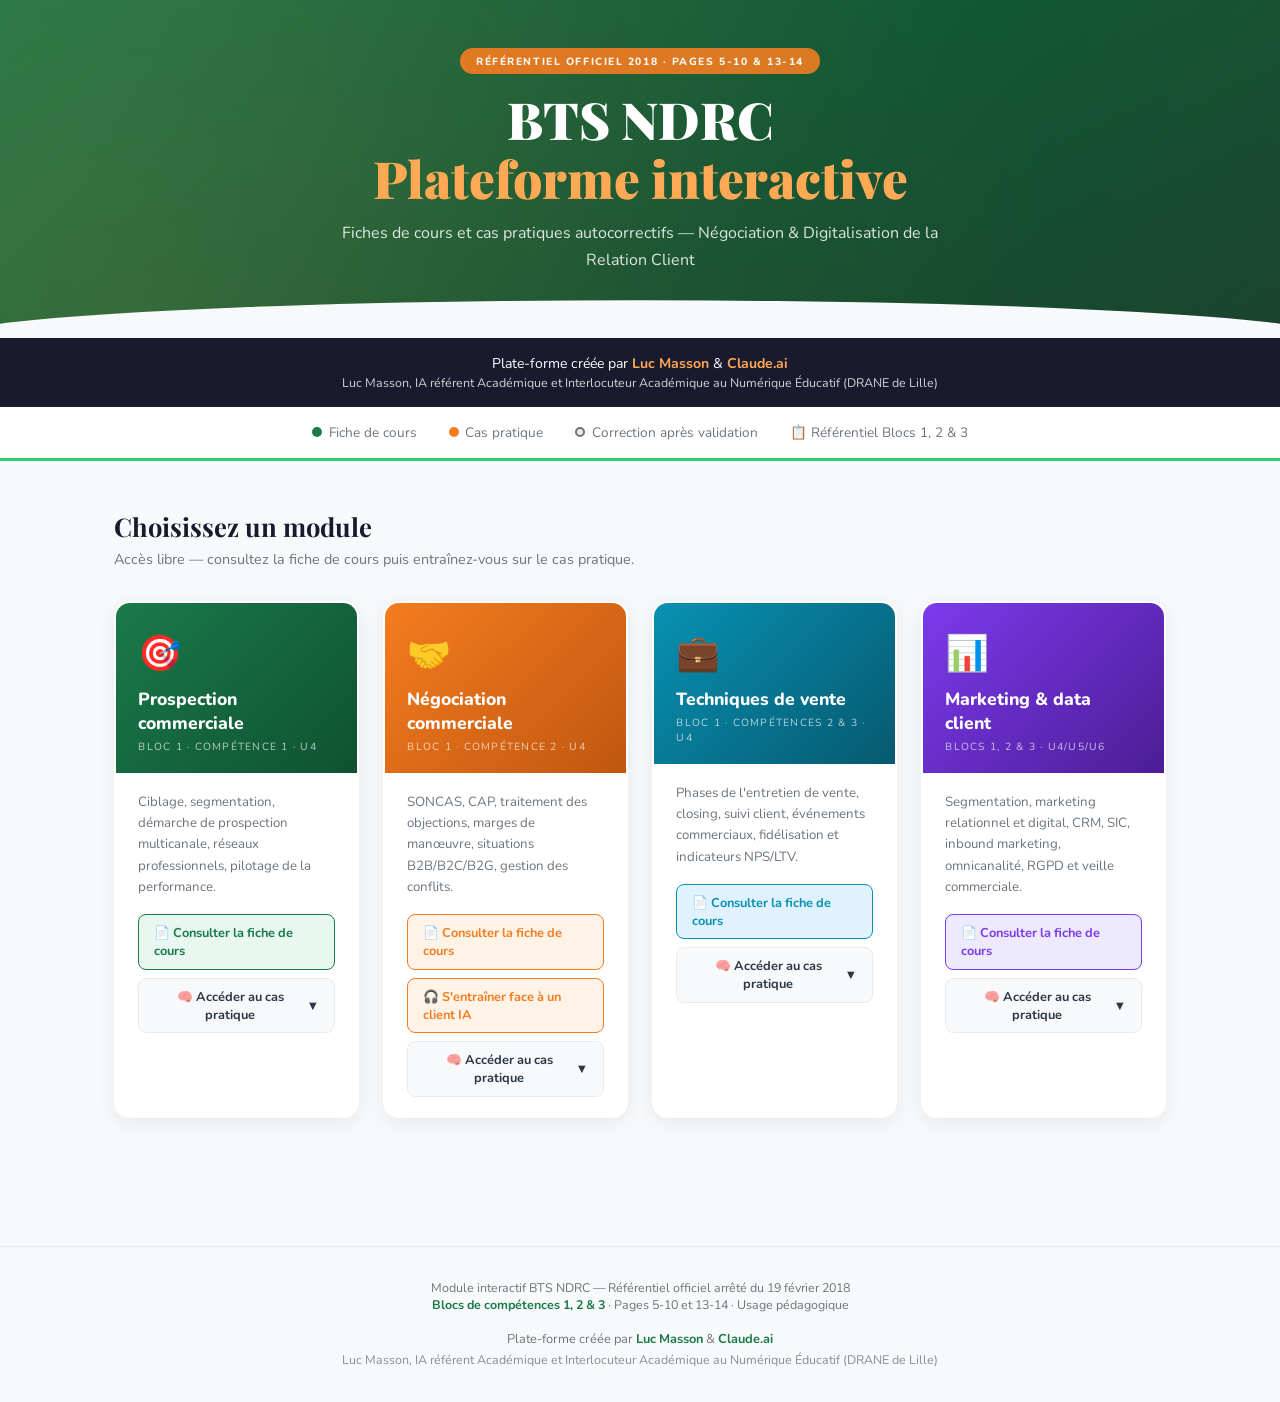
==== commit 69654205: "Ajoute la signature des auteurs sous le bandeau et en pied de page Co-Authored-By: Claude Opus 5.5 <" ====
--- a/index.html
+++ b/index.html
@@ -270,6 +270,10 @@
   border-top: 1px solid var(--grey-light); margin-top: 2rem;
 }
 footer strong { color: var(--green); }
+.credit-bar { text-align: center; padding: 0.9rem 1rem; background: var(--dark); color: #fff; font-size: 0.88rem; line-height: 1.5; }
+.credit-bar strong { color: var(--orange-light); }
+.credit-role { font-size: 0.78rem; opacity: 0.8; }
+.credit-foot { margin-top: 1rem; font-size: 0.8rem; line-height: 1.6; }
 
 @media (max-width: 640px) {
   header { padding: 2rem 1rem 3rem; }
@@ -285,6 +289,8 @@
   <h1>BTS NDRC<br><span>Plateforme interactive</span></h1>
   <p>Fiches de cours et cas pratiques autocorrectifs — Négociation &amp; Digitalisation de la Relation Client</p>
 </header>
+
+<div class="credit-bar"><p>Plate-forme créée par <strong>Luc Masson</strong> &amp; <strong>Claude.ai</strong></p><p class="credit-role">Luc Masson, IA référent Académique et Interlocuteur Académique au Numérique Éducatif (DRANE de Lille)</p></div>
 
 <div class="intro-bar">
   <span><span class="dot dot-green"></span> Fiche de cours</span>
@@ -328,7 +334,7 @@
         <p>SONCAS, CAP, traitement des objections, marges de manœuvre, situations B2B/B2C/B2G, gestion des conflits.</p>
         <div class="card-actions">
           <a href="fiche-negociation.html" target="_blank" class="btn-fiche orange-btn">📄 Consulter la fiche de cours</a>
-          <a href="simulations/" class="btn-fiche orange-btn">🎧 S'entraîner face à un client IA</a>
+          <a href="simulations/index.html" class="btn-fiche orange-btn">🎧 S'entraîner face à un client IA</a>
           <button class="btn-cas" onclick="toggleCas('negociation', this)">
             🧠 Accéder au cas pratique <span class="arrow">▼</span>
           </button>
@@ -379,7 +385,7 @@
   ═══════════════════════════════════════ -->
   <div class="cas-panel" id="cas-prospection">
     <h3 style="font-family:'Playfair Display',serif;font-size:1.3rem;color:var(--dark);margin-bottom:0.3rem;">🎯 Cas pratique — Prospection commerciale</h3>
-    <p style="font-size:0.82rem;color:var(--grey);margin-bottom:1.5rem;">Répondez à toutes les questions, puis cliquez sur « Voir ma correction » pour obtenir la synthèse et votre note.</p>
+    <p style="font-size:0.82rem;color:var(--grey);margin-bottom:1.5rem;">Répondez à toutes les questions, puis cliquez sur « Voir ma correction » pour obtenir votre note et la correction détaillée du formateur IA.</p>
 
     <div class="progress-wrap">
       <div class="progress-label"><span>Progression</span><span id="prog-p">0 / 6</span></div>
@@ -514,7 +520,7 @@
   ═══════════════════════════════════════ -->
   <div class="cas-panel orange-border" id="cas-negociation">
     <h3 style="font-family:'Playfair Display',serif;font-size:1.3rem;color:var(--dark);margin-bottom:0.3rem;">🤝 Cas pratique — Négociation commerciale</h3>
-    <p style="font-size:0.82rem;color:var(--grey);margin-bottom:1.5rem;">Répondez à toutes les questions, puis cliquez sur « Voir ma correction » pour obtenir la synthèse et votre note.</p>
+    <p style="font-size:0.82rem;color:var(--grey);margin-bottom:1.5rem;">Répondez à toutes les questions, puis cliquez sur « Voir ma correction » pour obtenir votre note et la correction détaillée du formateur IA.</p>
 
     <div class="progress-wrap">
       <div class="progress-label"><span>Progression</span><span id="prog-n">0 / 6</span></div>
@@ -646,7 +652,7 @@
   ═══════════════════════════════════════ -->
   <div class="cas-panel teal-border" id="cas-vente">
     <h3 style="font-family:'Playfair Display',serif;font-size:1.3rem;color:var(--dark);margin-bottom:0.3rem;">💼 Cas pratique — Techniques de vente</h3>
-    <p style="font-size:0.82rem;color:var(--grey);margin-bottom:1.5rem;">Répondez à toutes les questions, puis cliquez sur « Voir ma correction » pour obtenir la synthèse et votre note.</p>
+    <p style="font-size:0.82rem;color:var(--grey);margin-bottom:1.5rem;">Répondez à toutes les questions, puis cliquez sur « Voir ma correction » pour obtenir votre note et la correction détaillée du formateur IA.</p>
 
     <div class="progress-wrap">
       <div class="progress-label"><span>Progression</span><span id="prog-v">0 / 6</span></div>
@@ -781,7 +787,7 @@
   ═══════════════════════════════════════ -->
   <div class="cas-panel purple-border" id="cas-marketing">
     <h3 style="font-family:'Playfair Display',serif;font-size:1.3rem;color:var(--dark);margin-bottom:0.3rem;">📊 Cas pratique — Marketing &amp; data client</h3>
-    <p style="font-size:0.82rem;color:var(--grey);margin-bottom:1.5rem;">Répondez à toutes les questions, puis cliquez sur « Voir ma correction » pour obtenir la synthèse et votre note.</p>
+    <p style="font-size:0.82rem;color:var(--grey);margin-bottom:1.5rem;">Répondez à toutes les questions, puis cliquez sur « Voir ma correction » pour obtenir votre note et la correction détaillée du formateur IA.</p>
 
     <div class="progress-wrap">
       <div class="progress-label"><span>Progression</span><span id="prog-m">0 / 6</span></div>
@@ -915,6 +921,7 @@
 <footer>
   <p>Module interactif BTS NDRC — Référentiel officiel arrêté du 19 février 2018<br>
   <strong>Blocs de compétences 1, 2 &amp; 3</strong> · Pages 5-10 et 13-14 · Usage pédagogique</p>
+  <p class="credit-foot">Plate-forme créée par <strong>Luc Masson</strong> &amp; <strong>Claude.ai</strong><br><span class="credit-role">Luc Masson, IA référent Académique et Interlocuteur Académique au Numérique Éducatif (DRANE de Lille)</span></p>
 </footer>
 
 <script>
@@ -1172,5 +1179,7 @@
   return a.every((v, i) => v === b[i]);
 }
 </script>
+<script src="simulations/jsonrepair.min.js"></script>
+<script src="cas-ia.js"></script>
 </body>
 </html>
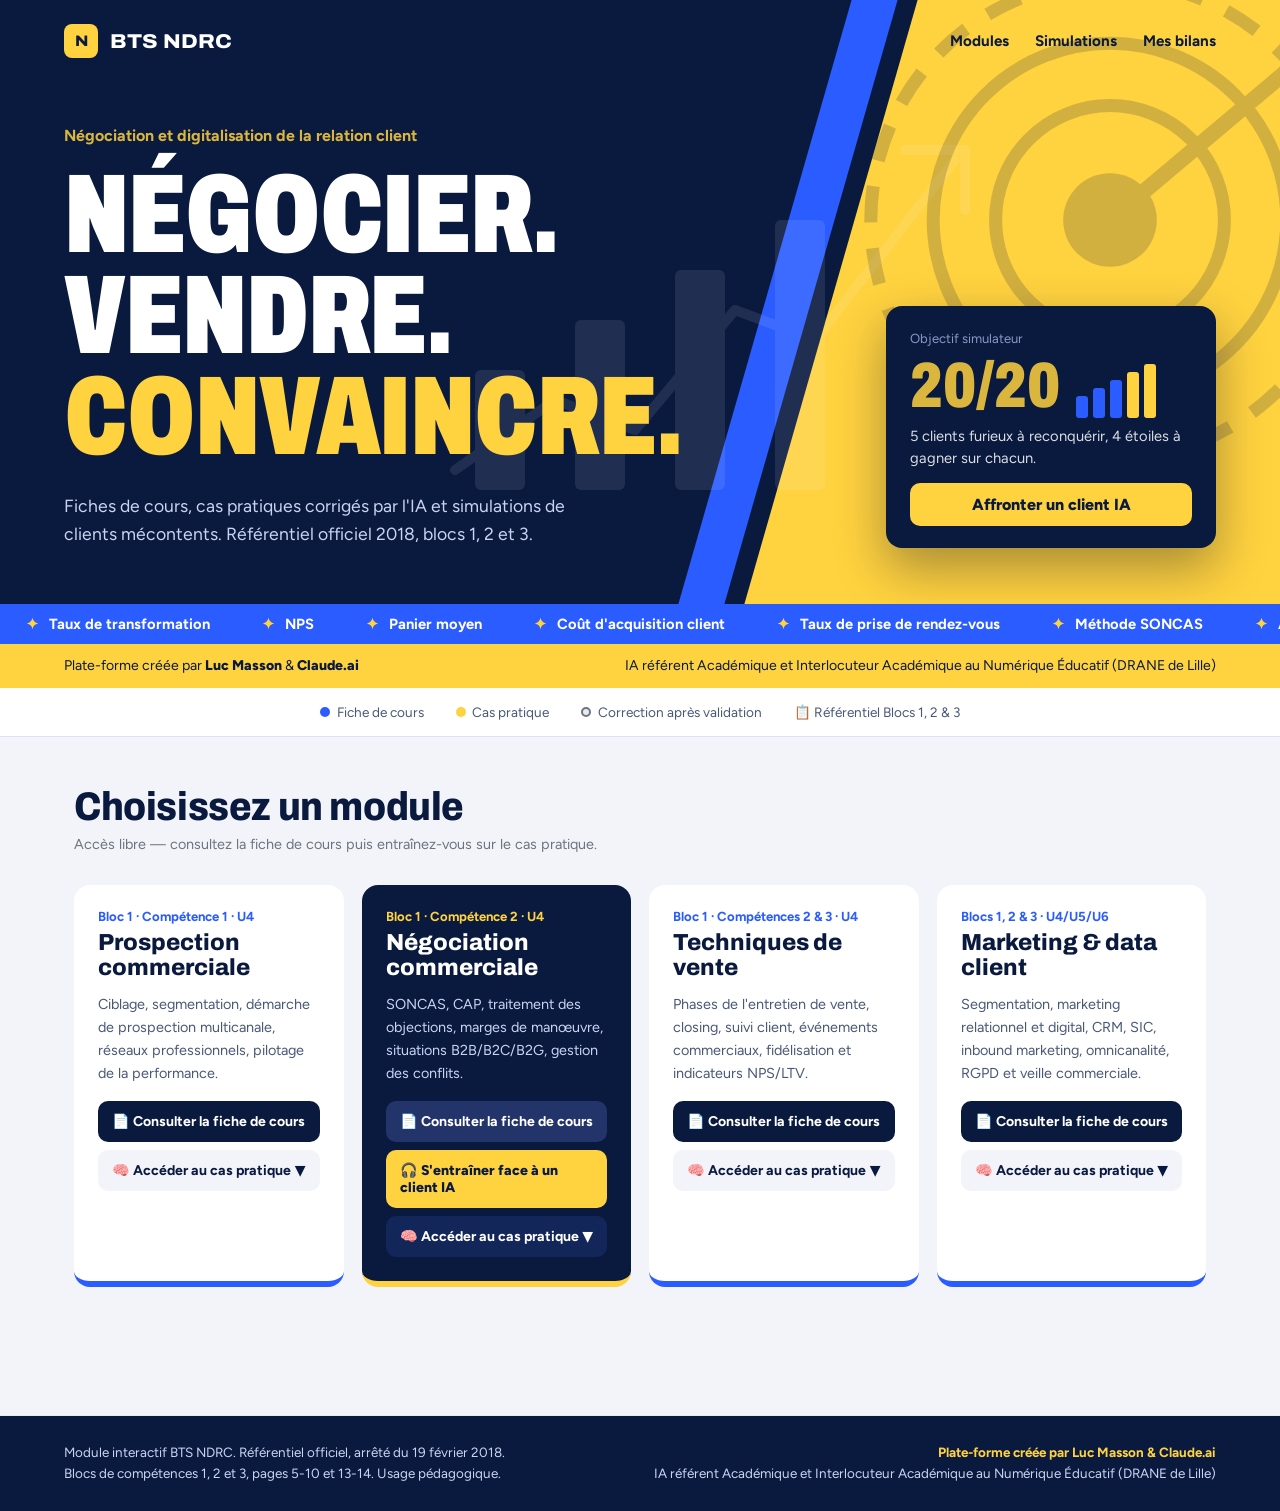
==== commit 5eb6f081: "Applique la charte graphique « Salle des ventes » à toute la plateforme - theme-ndrc.css : bleu nuit" ====
--- a/index.html
+++ b/index.html
@@ -281,16 +281,52 @@
   .modules-grid { grid-template-columns: 1fr; }
 }
 </style>
+<link rel="preconnect" href="https://fonts.googleapis.com">
+<link rel="preconnect" href="https://fonts.gstatic.com" crossorigin>
+<link href="https://fonts.googleapis.com/css2?family=Archivo:wdth,wght@62..125,500;62..125,700;62..125,800;62..125,900&family=Figtree:wght@400;500;600;700;800&display=swap" rel="stylesheet">
+<link rel="stylesheet" href="theme-ndrc.css">
 </head>
-<body>
-
-<header>
-  <div class="header-badge">Référentiel officiel 2018 · Pages 5-10 &amp; 13-14</div>
-  <h1>BTS NDRC<br><span>Plateforme interactive</span></h1>
-  <p>Fiches de cours et cas pratiques autocorrectifs — Négociation &amp; Digitalisation de la Relation Client</p>
+<body class="page-home">
+
+<header class="ndrc-hero">
+  <div class="ndrc-band" aria-hidden="true"></div>
+  <div class="ndrc-band2" aria-hidden="true"></div>
+  <svg class="ndrc-wm-chart" viewBox="0 0 560 440" aria-hidden="true">
+    <path d="M20 400 L120 330 L200 360 L300 240 L380 270 L520 90" fill="none" stroke="#fff" stroke-width="10" stroke-linecap="round" stroke-linejoin="round"></path>
+    <path d="M470 80 L530 80 L530 140" fill="none" stroke="#fff" stroke-width="10" stroke-linecap="round" stroke-linejoin="round"></path>
+    <rect x="40" y="300" width="50" height="120" rx="6" fill="#fff"></rect><rect x="140" y="250" width="50" height="170" rx="6" fill="#fff"></rect><rect x="240" y="200" width="50" height="220" rx="6" fill="#fff"></rect><rect x="340" y="150" width="50" height="270" rx="6" fill="#fff"></rect>
+  </svg>
+  <svg class="ndrc-wm-target" viewBox="0 0 200 200" aria-hidden="true">
+    <g class="ring"><circle cx="100" cy="100" r="92" fill="none" stroke="#0A1A3F" stroke-width="5" stroke-dasharray="14 10"></circle></g>
+    <circle cx="100" cy="100" r="68" fill="none" stroke="#0A1A3F" stroke-width="5"></circle>
+    <circle cx="100" cy="100" r="44" fill="none" stroke="#0A1A3F" stroke-width="5"></circle>
+    <circle cx="100" cy="100" r="18" fill="#0A1A3F"></circle>
+    <path d="M100 100 L176 36" stroke="#0A1A3F" stroke-width="6" stroke-linecap="round"></path><path d="M170 22 L184 40 L164 46" fill="#0A1A3F"></path>
+  </svg>
+  <nav class="ndrc-nav" aria-label="Navigation principale">
+    <a class="ndrc-logo" href="index.html"><i>N</i>BTS NDRC</a>
+    <div class="ndrc-nav-links">
+      <a href="#modules">Modules</a>
+      <a href="simulations/index.html">Simulations</a>
+      <a href="simulations/index.html#mes-bilans">Mes bilans</a>
+    </div>
+  </nav>
+  <div class="ndrc-hero-grid">
+    <div class="ndrc-hero-text">
+      <p class="ndrc-eyebrow">Négociation et digitalisation de la relation client</p>
+      <h1>Négocier.<br>Vendre.<br><span>Convaincre.</span></h1>
+      <p class="ndrc-lead">Fiches de cours, cas pratiques corrigés par l'IA et simulations de clients mécontents. Référentiel officiel 2018, blocs 1, 2 et 3.</p>
+    </div>
+    <div class="ndrc-goal">
+      <p class="g-label">Objectif simulateur</p>
+      <div class="g-row"><p class="g-num">20/20</p><div class="g-bars" aria-hidden="true"><span style="height:22px"></span><span style="height:30px"></span><span style="height:38px"></span><span style="height:46px"></span><span style="height:54px"></span></div></div>
+      <p class="g-text">5 clients furieux à reconquérir, 4 étoiles à gagner sur chacun.</p>
+      <a href="simulations/index.html">Affronter un client IA</a>
+    </div>
+  </div>
 </header>
-
-<div class="credit-bar"><p>Plate-forme créée par <strong>Luc Masson</strong> &amp; <strong>Claude.ai</strong></p><p class="credit-role">Luc Masson, IA référent Académique et Interlocuteur Académique au Numérique Éducatif (DRANE de Lille)</p></div>
+<div class="ndrc-ticker" aria-hidden="true"><div class="ndrc-ticker-track"><span><svg viewBox="0 0 24 24" aria-hidden="true"><path d="M12 1.5c.8 5.6 4.9 9.7 10.5 10.5-5.6.8-9.7 4.9-10.5 10.5C11.2 16.9 7.1 12.8 1.5 12 7.1 11.2 11.2 7.1 12 1.5z"></path></svg>Taux de transformation</span><span><svg viewBox="0 0 24 24" aria-hidden="true"><path d="M12 1.5c.8 5.6 4.9 9.7 10.5 10.5-5.6.8-9.7 4.9-10.5 10.5C11.2 16.9 7.1 12.8 1.5 12 7.1 11.2 11.2 7.1 12 1.5z"></path></svg>NPS</span><span><svg viewBox="0 0 24 24" aria-hidden="true"><path d="M12 1.5c.8 5.6 4.9 9.7 10.5 10.5-5.6.8-9.7 4.9-10.5 10.5C11.2 16.9 7.1 12.8 1.5 12 7.1 11.2 11.2 7.1 12 1.5z"></path></svg>Panier moyen</span><span><svg viewBox="0 0 24 24" aria-hidden="true"><path d="M12 1.5c.8 5.6 4.9 9.7 10.5 10.5-5.6.8-9.7 4.9-10.5 10.5C11.2 16.9 7.1 12.8 1.5 12 7.1 11.2 11.2 7.1 12 1.5z"></path></svg>Coût d'acquisition client</span><span><svg viewBox="0 0 24 24" aria-hidden="true"><path d="M12 1.5c.8 5.6 4.9 9.7 10.5 10.5-5.6.8-9.7 4.9-10.5 10.5C11.2 16.9 7.1 12.8 1.5 12 7.1 11.2 11.2 7.1 12 1.5z"></path></svg>Taux de prise de rendez-vous</span><span><svg viewBox="0 0 24 24" aria-hidden="true"><path d="M12 1.5c.8 5.6 4.9 9.7 10.5 10.5-5.6.8-9.7 4.9-10.5 10.5C11.2 16.9 7.1 12.8 1.5 12 7.1 11.2 11.2 7.1 12 1.5z"></path></svg>Méthode SONCAS</span><span><svg viewBox="0 0 24 24" aria-hidden="true"><path d="M12 1.5c.8 5.6 4.9 9.7 10.5 10.5-5.6.8-9.7 4.9-10.5 10.5C11.2 16.9 7.1 12.8 1.5 12 7.1 11.2 11.2 7.1 12 1.5z"></path></svg>Argumentaire CAP</span><span><svg viewBox="0 0 24 24" aria-hidden="true"><path d="M12 1.5c.8 5.6 4.9 9.7 10.5 10.5-5.6.8-9.7 4.9-10.5 10.5C11.2 16.9 7.1 12.8 1.5 12 7.1 11.2 11.2 7.1 12 1.5z"></path></svg>Traitement des objections</span><span><svg viewBox="0 0 24 24" aria-hidden="true"><path d="M12 1.5c.8 5.6 4.9 9.7 10.5 10.5-5.6.8-9.7 4.9-10.5 10.5C11.2 16.9 7.1 12.8 1.5 12 7.1 11.2 11.2 7.1 12 1.5z"></path></svg>Closing</span><span><svg viewBox="0 0 24 24" aria-hidden="true"><path d="M12 1.5c.8 5.6 4.9 9.7 10.5 10.5-5.6.8-9.7 4.9-10.5 10.5C11.2 16.9 7.1 12.8 1.5 12 7.1 11.2 11.2 7.1 12 1.5z"></path></svg>Fidélisation</span><span><svg viewBox="0 0 24 24" aria-hidden="true"><path d="M12 1.5c.8 5.6 4.9 9.7 10.5 10.5-5.6.8-9.7 4.9-10.5 10.5C11.2 16.9 7.1 12.8 1.5 12 7.1 11.2 11.2 7.1 12 1.5z"></path></svg>Omnicanalité</span><span><svg viewBox="0 0 24 24" aria-hidden="true"><path d="M12 1.5c.8 5.6 4.9 9.7 10.5 10.5-5.6.8-9.7 4.9-10.5 10.5C11.2 16.9 7.1 12.8 1.5 12 7.1 11.2 11.2 7.1 12 1.5z"></path></svg>RGPD</span><span><svg viewBox="0 0 24 24" aria-hidden="true"><path d="M12 1.5c.8 5.6 4.9 9.7 10.5 10.5-5.6.8-9.7 4.9-10.5 10.5C11.2 16.9 7.1 12.8 1.5 12 7.1 11.2 11.2 7.1 12 1.5z"></path></svg>Taux de transformation</span><span><svg viewBox="0 0 24 24" aria-hidden="true"><path d="M12 1.5c.8 5.6 4.9 9.7 10.5 10.5-5.6.8-9.7 4.9-10.5 10.5C11.2 16.9 7.1 12.8 1.5 12 7.1 11.2 11.2 7.1 12 1.5z"></path></svg>NPS</span><span><svg viewBox="0 0 24 24" aria-hidden="true"><path d="M12 1.5c.8 5.6 4.9 9.7 10.5 10.5-5.6.8-9.7 4.9-10.5 10.5C11.2 16.9 7.1 12.8 1.5 12 7.1 11.2 11.2 7.1 12 1.5z"></path></svg>Panier moyen</span><span><svg viewBox="0 0 24 24" aria-hidden="true"><path d="M12 1.5c.8 5.6 4.9 9.7 10.5 10.5-5.6.8-9.7 4.9-10.5 10.5C11.2 16.9 7.1 12.8 1.5 12 7.1 11.2 11.2 7.1 12 1.5z"></path></svg>Coût d'acquisition client</span><span><svg viewBox="0 0 24 24" aria-hidden="true"><path d="M12 1.5c.8 5.6 4.9 9.7 10.5 10.5-5.6.8-9.7 4.9-10.5 10.5C11.2 16.9 7.1 12.8 1.5 12 7.1 11.2 11.2 7.1 12 1.5z"></path></svg>Taux de prise de rendez-vous</span><span><svg viewBox="0 0 24 24" aria-hidden="true"><path d="M12 1.5c.8 5.6 4.9 9.7 10.5 10.5-5.6.8-9.7 4.9-10.5 10.5C11.2 16.9 7.1 12.8 1.5 12 7.1 11.2 11.2 7.1 12 1.5z"></path></svg>Méthode SONCAS</span><span><svg viewBox="0 0 24 24" aria-hidden="true"><path d="M12 1.5c.8 5.6 4.9 9.7 10.5 10.5-5.6.8-9.7 4.9-10.5 10.5C11.2 16.9 7.1 12.8 1.5 12 7.1 11.2 11.2 7.1 12 1.5z"></path></svg>Argumentaire CAP</span><span><svg viewBox="0 0 24 24" aria-hidden="true"><path d="M12 1.5c.8 5.6 4.9 9.7 10.5 10.5-5.6.8-9.7 4.9-10.5 10.5C11.2 16.9 7.1 12.8 1.5 12 7.1 11.2 11.2 7.1 12 1.5z"></path></svg>Traitement des objections</span><span><svg viewBox="0 0 24 24" aria-hidden="true"><path d="M12 1.5c.8 5.6 4.9 9.7 10.5 10.5-5.6.8-9.7 4.9-10.5 10.5C11.2 16.9 7.1 12.8 1.5 12 7.1 11.2 11.2 7.1 12 1.5z"></path></svg>Closing</span><span><svg viewBox="0 0 24 24" aria-hidden="true"><path d="M12 1.5c.8 5.6 4.9 9.7 10.5 10.5-5.6.8-9.7 4.9-10.5 10.5C11.2 16.9 7.1 12.8 1.5 12 7.1 11.2 11.2 7.1 12 1.5z"></path></svg>Fidélisation</span><span><svg viewBox="0 0 24 24" aria-hidden="true"><path d="M12 1.5c.8 5.6 4.9 9.7 10.5 10.5-5.6.8-9.7 4.9-10.5 10.5C11.2 16.9 7.1 12.8 1.5 12 7.1 11.2 11.2 7.1 12 1.5z"></path></svg>Omnicanalité</span><span><svg viewBox="0 0 24 24" aria-hidden="true"><path d="M12 1.5c.8 5.6 4.9 9.7 10.5 10.5-5.6.8-9.7 4.9-10.5 10.5C11.2 16.9 7.1 12.8 1.5 12 7.1 11.2 11.2 7.1 12 1.5z"></path></svg>RGPD</span></div></div>
+<div class="ndrc-credit"><p>Plate-forme créée par <strong>Luc Masson</strong> &amp; <strong>Claude.ai</strong></p><p>IA référent Académique et Interlocuteur Académique au Numérique Éducatif (DRANE de Lille)</p></div>
 
 <div class="intro-bar">
   <span><span class="dot dot-green"></span> Fiche de cours</span>
@@ -300,7 +336,7 @@
 </div>
 
 <main>
-  <h2 class="section-title">Choisissez un module</h2>
+  <h2 class="section-title" id="modules">Choisissez un module</h2>
   <p class="section-sub">Accès libre — consultez la fiche de cours puis entraînez-vous sur le cas pratique.</p>
 
   <div class="modules-grid">
@@ -352,7 +388,7 @@
       <div class="card-body">
         <p>Phases de l'entretien de vente, closing, suivi client, événements commerciaux, fidélisation et indicateurs NPS/LTV.</p>
         <div class="card-actions">
-          <a href="fiche-vente.html" target="_blank" class="btn-fiche" style="color:#0891b2;border-color:#0891b2;background:#e0f2fe;">📄 Consulter la fiche de cours</a>
+          <a href="fiche-vente.html" target="_blank" class="btn-fiche">📄 Consulter la fiche de cours</a>
           <button class="btn-cas" onclick="toggleCas('vente', this)">
             🧠 Accéder au cas pratique <span class="arrow">▼</span>
           </button>
@@ -370,7 +406,7 @@
       <div class="card-body">
         <p>Segmentation, marketing relationnel et digital, CRM, SIC, inbound marketing, omnicanalité, RGPD et veille commerciale.</p>
         <div class="card-actions">
-          <a href="fiche-marketing.html" target="_blank" class="btn-fiche" style="color:#7c3aed;border-color:#7c3aed;background:#ede9fe;">📄 Consulter la fiche de cours</a>
+          <a href="fiche-marketing.html" target="_blank" class="btn-fiche">📄 Consulter la fiche de cours</a>
           <button class="btn-cas" onclick="toggleCas('marketing', this)">
             🧠 Accéder au cas pratique <span class="arrow">▼</span>
           </button>
@@ -918,10 +954,9 @@
 
 </main>
 
-<footer>
-  <p>Module interactif BTS NDRC — Référentiel officiel arrêté du 19 février 2018<br>
-  <strong>Blocs de compétences 1, 2 &amp; 3</strong> · Pages 5-10 et 13-14 · Usage pédagogique</p>
-  <p class="credit-foot">Plate-forme créée par <strong>Luc Masson</strong> &amp; <strong>Claude.ai</strong><br><span class="credit-role">Luc Masson, IA référent Académique et Interlocuteur Académique au Numérique Éducatif (DRANE de Lille)</span></p>
+<footer class="ndrc-foot">
+  <p>Module interactif BTS NDRC. Référentiel officiel, arrêté du 19 février 2018.<br>Blocs de compétences 1, 2 et 3, pages 5-10 et 13-14. Usage pédagogique.</p>
+  <p class="ndrc-foot-credit"><b>Plate-forme créée par Luc Masson &amp; Claude.ai</b><br>IA référent Académique et Interlocuteur Académique au Numérique Éducatif (DRANE de Lille)</p>
 </footer>
 
 <script>
--- a/theme-ndrc.css
+++ b/theme-ndrc.css
@@ -0,0 +1,162 @@
+/* ═══════════════════════════════════════════════════════════════
+   CHARTE « SALLE DES VENTES » — Plateforme BTS NDRC
+   Bleu nuit, jaune signal, bleu électrique. Archivo + Figtree.
+   Chargée après les styles propres à chaque page.
+   ═══════════════════════════════════════════════════════════════ */
+:root{
+  --night:#0A1A3F; --night-2:#13265A; --night-3:#22346A;
+  --signal:#FFD23F; --signal-2:#FFE680; --signal-pale:#FFF6CC;
+  --volt:#2B5CFF; --volt-pale:#E9EEFF;
+  --paper:#F2F4FA; --ink:#0A1A3F; --ink-2:#4A5878; --line:#DCE2F0;
+  --ok:#0B8A5F; --ko:#C8234A;
+  --display:"Archivo",system-ui,sans-serif;
+  --body:"Figtree",system-ui,sans-serif;
+}
+@keyframes ndrc-tick{from{transform:translateX(0)}to{transform:translateX(-50%)}}
+@keyframes ndrc-grow{0%{transform:scaleY(.25)}100%{transform:scaleY(1)}}
+@keyframes ndrc-spin{to{transform:rotate(360deg)}}
+
+/* ── Éléments communs */
+.ndrc-ticker{background:var(--volt);color:#fff;overflow:hidden;padding:11px 0}
+.ndrc-ticker-track{display:flex;width:max-content;animation:ndrc-tick 36s linear infinite}
+.ndrc-ticker span{display:inline-flex;align-items:center;gap:10px;padding:0 26px;font-family:var(--body);font-weight:700;font-size:.92rem;white-space:nowrap}
+.ndrc-ticker svg{width:13px;height:13px;fill:var(--signal);flex-shrink:0}
+.ndrc-credit{background:var(--signal);color:var(--night);padding:12px clamp(16px,5vw,72px);display:flex;justify-content:space-between;align-items:center;gap:8px 24px;flex-wrap:wrap;font-family:var(--body);font-size:.88rem;line-height:1.45}
+.ndrc-credit p{margin:0}
+.ndrc-credit strong{font-weight:800}
+.ndrc-foot{background:var(--night);color:#C9D4F2;padding:26px clamp(16px,5vw,72px);display:flex;justify-content:space-between;gap:16px 32px;flex-wrap:wrap;font-family:var(--body);font-size:.84rem;line-height:1.6;text-align:left}
+.ndrc-foot p{margin:0}
+.ndrc-foot b{color:var(--signal)}
+.ndrc-foot a{color:var(--signal);font-weight:700;text-decoration:none}
+.ndrc-foot a:hover{text-decoration:underline}
+.ndrc-foot .ndrc-foot-credit{text-align:right}
+@media (max-width:720px){.ndrc-foot .ndrc-foot-credit{text-align:left}}
+
+/* ═══ ACCUEIL ═══════════════════════════════════════════════════ */
+body.page-home{font-family:var(--body);background:var(--paper);color:var(--ink)}
+.page-home .ndrc-hero{background:var(--night);color:#fff;position:relative;overflow:hidden;padding:24px clamp(16px,5vw,72px) 56px;text-align:left}
+.page-home .ndrc-hero::before,.page-home .ndrc-hero::after{content:none}
+.ndrc-band{position:absolute;top:0;bottom:0;right:-140px;width:min(46vw,620px);background:var(--signal);transform:skewX(-16deg)}
+.ndrc-band2{position:absolute;top:0;bottom:0;right:calc(min(46vw,620px) - 120px);width:46px;background:var(--volt);transform:skewX(-16deg)}
+.ndrc-wm-chart{position:absolute;left:34%;top:70px;width:560px;max-width:60vw;opacity:.09;pointer-events:none}
+.ndrc-wm-target{position:absolute;right:-90px;top:-40px;width:520px;max-width:70vw;opacity:.18;pointer-events:none}
+.ndrc-wm-target .ring{transform-origin:100px 100px;animation:ndrc-spin 60s linear infinite}
+.ndrc-nav{position:relative;display:flex;align-items:center;justify-content:space-between;gap:16px;flex-wrap:wrap}
+.ndrc-logo{display:flex;align-items:center;gap:12px;font-family:var(--display);font-weight:800;font-stretch:112%;font-size:1.25rem;color:#fff;text-decoration:none}
+.ndrc-logo i{width:34px;height:34px;border-radius:8px;background:var(--signal);color:var(--night);display:grid;place-items:center;font-style:normal;font-size:.95rem}
+.ndrc-nav-links{display:flex;gap:6px 26px;flex-wrap:wrap}
+.ndrc-nav-links a{color:var(--night);font-weight:700;font-size:.95rem;text-decoration:none;padding:6px 0}
+.ndrc-nav-links a:hover{text-decoration:underline}
+.ndrc-hero-grid{position:relative;display:flex;justify-content:space-between;align-items:flex-end;gap:32px;flex-wrap:wrap;margin-top:clamp(36px,6vw,64px)}
+.ndrc-hero-text{max-width:640px}
+.ndrc-eyebrow{margin:0 0 16px;font-weight:700;color:var(--signal);font-size:1rem}
+.page-home .ndrc-hero h1{margin:0;font-family:var(--display);font-weight:900;font-stretch:70%;font-size:clamp(2.6rem,11.5vw,7rem);line-height:.9;overflow-wrap:anywhere;text-transform:uppercase;letter-spacing:-.01em;color:#fff}
+.page-home .ndrc-hero h1 span{color:var(--signal)}
+.page-home .ndrc-hero .ndrc-lead{margin:24px 0 0;font-size:1.1rem;line-height:1.6;color:#C9D4F2;max-width:520px;opacity:1}
+.ndrc-goal{position:relative;background:var(--night);border-radius:16px;padding:22px 24px;width:330px;max-width:100%;box-sizing:border-box;box-shadow:0 20px 50px rgba(3,10,40,.35)}
+.ndrc-goal p{margin:0}
+.ndrc-goal .g-label{font-size:.82rem;color:#9FB0DA}
+.ndrc-goal .g-row{display:flex;align-items:flex-end;gap:16px;margin:4px 0 8px}
+.ndrc-goal .g-num{font-family:var(--display);font-weight:900;font-stretch:75%;font-size:4rem;line-height:1;color:var(--signal)}
+.ndrc-goal .g-bars{display:flex;align-items:flex-end;gap:5px;height:54px}
+.ndrc-goal .g-bars span{width:12px;border-radius:3px;background:var(--volt);transform-origin:bottom;animation:ndrc-grow 1.8s cubic-bezier(.3,.9,.4,1) infinite alternate}
+.ndrc-goal .g-bars span:nth-child(n+4){background:var(--signal)}
+.ndrc-goal .g-bars span:nth-child(2){animation-delay:.2s}.ndrc-goal .g-bars span:nth-child(3){animation-delay:.4s}.ndrc-goal .g-bars span:nth-child(4){animation-delay:.6s}.ndrc-goal .g-bars span:nth-child(5){animation-delay:.8s}
+.ndrc-goal .g-text{color:#fff;font-size:.92rem;line-height:1.45}
+.ndrc-goal a{display:block;margin-top:14px;background:var(--signal);color:var(--night);text-align:center;font-weight:800;padding:12px 16px;border-radius:10px;text-decoration:none}
+.ndrc-goal a:hover{background:var(--signal-2)}
+.page-home .intro-bar{background:#fff;border-bottom:1px solid var(--line);color:var(--ink-2);font-family:var(--body)}
+.page-home .dot-green{background:var(--volt)}.page-home .dot-orange{background:var(--signal)}
+
+.page-home main{max-width:1180px}
+.page-home .section-title{font-family:var(--display);font-weight:800;font-stretch:90%;font-size:clamp(1.8rem,3.6vw,2.5rem);color:var(--ink);letter-spacing:-.01em}
+.page-home .modules-grid{grid-template-columns:repeat(auto-fit,minmax(240px,1fr));gap:18px}
+.page-home .module-card{border-radius:16px;box-shadow:none;border:none;border-bottom:6px solid var(--volt);background:#fff;cursor:default}
+.page-home .module-card:hover{transform:translateY(-3px);box-shadow:0 14px 34px rgba(10,26,63,.12)}
+.page-home .card-top,.page-home .card-top.orange,.page-home .card-top.teal,.page-home .card-top.purple{background:transparent;padding:24px 24px 4px}
+.page-home .card-emoji{display:none}
+.page-home .card-top h2{color:var(--ink);font-family:var(--display);font-weight:800;font-size:1.45rem;line-height:1.1;margin-top:6px}
+.page-home .card-top .card-bloc{order:-1;color:var(--volt);font-size:.82rem;font-weight:700;letter-spacing:0;text-transform:none;margin:0}
+.page-home .card-top{display:flex;flex-direction:column}
+.page-home .card-body{padding:8px 24px 24px}
+.page-home .card-body p{color:var(--ink-2);font-size:.9rem}
+.page-home .btn-fiche,.page-home .btn-fiche.orange-btn{background:var(--night);color:#fff;border:none;border-radius:10px;padding:12px 14px;font-family:var(--body);font-size:.88rem;font-weight:700;justify-content:center}
+.page-home .btn-fiche:hover,.page-home .btn-fiche.orange-btn:hover{background:var(--volt);color:#fff}
+.page-home .btn-cas{background:var(--paper);border:none;border-radius:10px;padding:12px 14px;font-family:var(--body);font-size:.88rem;color:var(--ink)}
+.page-home .btn-cas:hover{background:var(--line)}
+/* Module Négociation mis en avant : il ouvre le simulateur */
+.page-home #card-negociation{background:var(--night);border-bottom-color:var(--signal)}
+.page-home #card-negociation .card-top h2{color:#fff}
+.page-home #card-negociation .card-bloc{color:var(--signal)}
+.page-home #card-negociation .card-body p{color:#C9D4F2}
+.page-home #card-negociation .btn-fiche{background:var(--night-3)}
+.page-home #card-negociation .btn-fiche[href^="simulations"]{background:var(--signal);color:var(--night);font-weight:800}
+.page-home #card-negociation .btn-fiche[href^="simulations"]:hover{background:var(--signal-2)}
+.page-home #card-negociation .btn-cas{background:var(--night-2);color:#fff}
+
+/* Cas pratiques */
+.page-home .cas-panel,.page-home .cas-panel.orange-border,.page-home .cas-panel.teal-border,.page-home .cas-panel.purple-border{border-radius:20px;border-top:6px solid var(--signal);box-shadow:0 10px 30px rgba(10,26,63,.08)}
+.page-home .cas-panel > h3{font-family:var(--display)!important;font-weight:800;font-size:1.6rem!important;color:var(--ink)!important}
+.page-home .scenario-box,.page-home .scenario-box.orange,.page-home .scenario-box.teal,.page-home .scenario-box.purple{background:var(--night);border-left:6px solid var(--signal);border-radius:14px;color:#fff}
+.page-home .scenario-box p{color:#E3E9FA}
+.page-home .scenario-box strong{color:var(--signal)}
+.page-home .scenario-label,.page-home .scenario-label.orange,.page-home .scenario-label.teal,.page-home .scenario-label.purple{color:var(--signal)}
+.page-home .q-num,.page-home .q-num.orange,.page-home .q-num.teal,.page-home .q-num.purple{background:var(--night);color:var(--signal);font-family:var(--display);font-weight:800}
+.page-home .q-text{color:var(--ink)}
+.page-home .option-item.selected{border-color:var(--volt);background:var(--volt-pale)}
+.page-home .open-answer:focus{border-color:var(--volt)}
+.page-home .progress-fill,.page-home .progress-fill.orange{background:linear-gradient(90deg,var(--volt),var(--signal))}
+.page-home .btn-submit,.page-home .btn-submit.orange,.page-home .btn-submit[style]{background:var(--signal)!important;color:var(--night)!important;font-family:var(--display);font-weight:800;border-radius:12px}
+.page-home .btn-submit:hover{box-shadow:0 8px 22px rgba(255,210,63,.45)}
+.page-home .synthese,.page-home .synthese.orange,.page-home .synthese.teal,.page-home .synthese.purple{background:var(--night);border-radius:20px;border-bottom:6px solid var(--signal)}
+.page-home .synthese h3{font-family:var(--display);font-weight:800}
+.page-home .note-display{font-family:var(--display);font-stretch:75%;color:var(--signal)}
+.page-home .detail-item{background:rgba(255,255,255,.07)}
+.page-home .btn-recommencer{border-color:var(--signal);color:var(--signal)}
+.page-home .ia-card{background:var(--volt-pale);border-color:var(--volt)}
+.page-home .ia-tag,.page-home .ia-note{color:var(--volt)}
+.page-home .ia-note{font-family:var(--display)}
+
+/* ═══ FICHES DE COURS ═══════════════════════════════════════════ */
+body.page-fiche{
+  --green:#2B5CFF; --teal:#2B5CFF; --purple:#2B5CFF; --orange:#2B5CFF;
+  --green-light:#FFD23F; --teal-light:#FFD23F; --purple-light:#FFD23F; --orange-light:#FFD23F;
+  --green-pale:#FFF6CC; --teal-pale:#FFF6CC; --purple-pale:#FFF6CC; --orange-pale:#FFF6CC;
+  --dark:#0A1A3F; --text:#1E2A4A; --grey:#4A5878; --grey-light:#DCE2F0; --off-white:#F2F4FA;
+  font-family:var(--body);background:var(--paper)
+}
+.page-fiche .top-bar{background:var(--night);font-family:var(--body);font-size:.85rem;padding:.7rem clamp(16px,5vw,72px)}
+.page-fiche .top-bar a{color:var(--signal)}
+.page-fiche header{background:var(--night);position:relative;overflow:hidden;text-align:left;padding:3rem clamp(16px,5vw,72px) 3.4rem}
+.page-fiche header::before{content:"";position:absolute;top:0;bottom:0;right:-120px;width:min(36vw,420px);background:var(--signal);transform:skewX(-16deg)}
+.page-fiche header::after{content:"";position:absolute;top:0;bottom:0;right:calc(min(36vw,420px) - 110px);width:34px;background:var(--volt);transform:skewX(-16deg)}
+.page-fiche header > *{position:relative;z-index:1;max-width:min(640px,62vw)}
+.page-fiche header .badge{background:var(--volt);color:#fff;letter-spacing:0;text-transform:none;font-size:.8rem;font-weight:700}
+.page-fiche header h1{font-family:var(--display);font-weight:900;font-stretch:78%;font-size:clamp(2.3rem,6vw,3.8rem);line-height:.95;text-transform:uppercase;letter-spacing:-.01em}
+.page-fiche header p{margin:0;opacity:1;color:#C9D4F2}
+.page-fiche .toc{border-left:6px solid var(--signal);border-radius:14px}
+.page-fiche .toc h2{color:var(--volt);letter-spacing:0;text-transform:none;font-size:.95rem;font-family:var(--display)}
+.page-fiche .section{border-radius:16px;box-shadow:none;border:1px solid var(--line)}
+.page-fiche .section h2{font-family:var(--display);font-weight:800;font-size:1.5rem;color:var(--ink);border-bottom:3px solid var(--signal)}
+.page-fiche .section h3{color:var(--volt)}
+.page-fiche .def-box{border-left-color:var(--signal);background:var(--signal-pale)}
+.page-fiche .def-box strong{color:var(--night);letter-spacing:0;text-transform:none;font-size:.85rem}
+.page-fiche th{background:var(--night)}
+.page-fiche .ref-badge{background:var(--night);border-left:6px solid var(--signal)}
+.page-fiche .ref-badge strong{color:var(--signal);opacity:1;letter-spacing:0;text-transform:none}
+.page-fiche .cap-letter,.page-fiche .kpi-card .kpi-label{font-family:var(--display);color:var(--volt)}
+
+@media (max-width:720px){
+  .ndrc-band{width:120px;right:-60px;bottom:auto;height:120px;transform:skewX(-16deg)}
+  .ndrc-band2{display:none}
+  .ndrc-wm-target{width:240px;right:-70px;top:-40px}
+  .ndrc-wm-chart{left:auto;right:-60px;top:160px;width:300px}
+  .ndrc-goal{width:100%}
+  .ndrc-nav-links a{color:#fff}
+  .page-fiche header::before{width:30vw}
+  .page-fiche header::after{display:none}
+  .page-fiche header > *{max-width:none}
+}
+@media (prefers-reduced-motion:reduce){
+  .ndrc-ticker-track,.ndrc-goal .g-bars span,.ndrc-wm-target .ring{animation:none!important}
+}
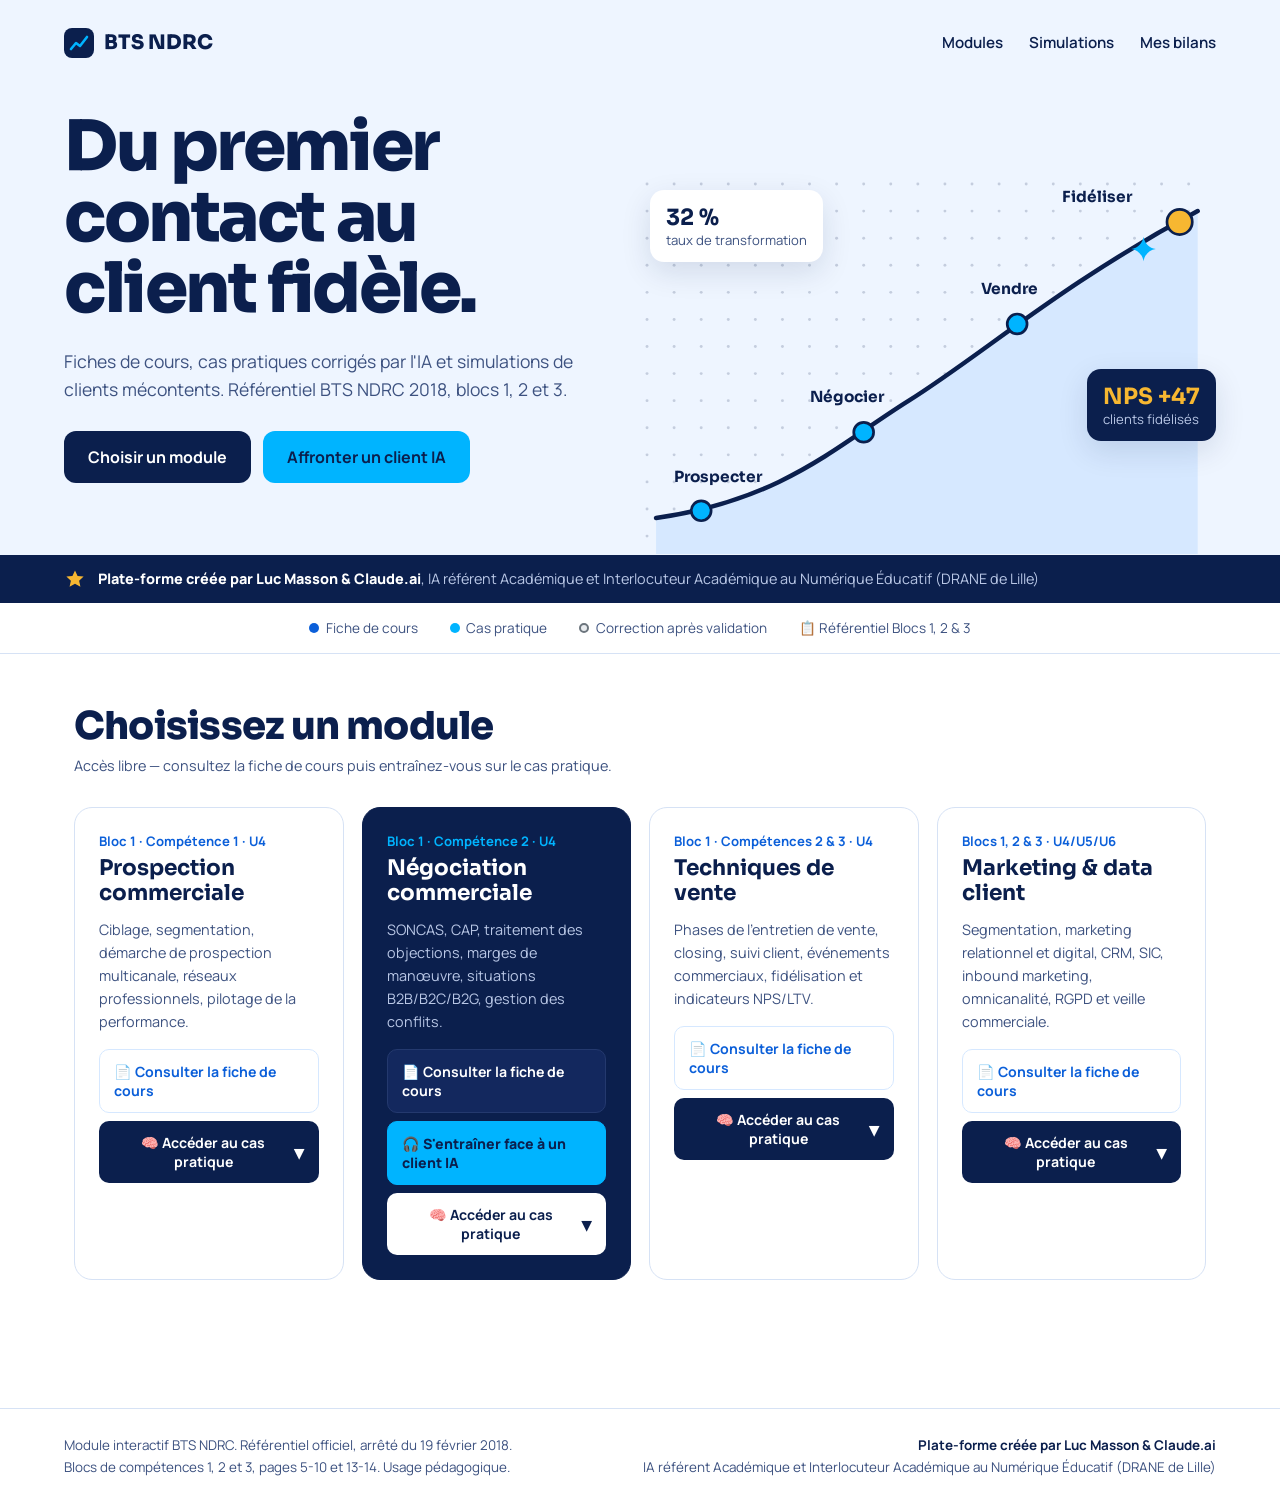
==== commit a0348718: "Passe la plateforme au visuel « Courbe de croissance » - charte : fond clair, bleu marine, cyan et o" ====
--- a/index.html
+++ b/index.html
@@ -283,28 +283,14 @@
 </style>
 <link rel="preconnect" href="https://fonts.googleapis.com">
 <link rel="preconnect" href="https://fonts.gstatic.com" crossorigin>
-<link href="https://fonts.googleapis.com/css2?family=Archivo:wdth,wght@62..125,500;62..125,700;62..125,800;62..125,900&family=Figtree:wght@400;500;600;700;800&display=swap" rel="stylesheet">
+<link href="https://fonts.googleapis.com/css2?family=Sora:wght@500;600;700;800&family=Manrope:wght@400;500;600;700;800&display=swap" rel="stylesheet">
 <link rel="stylesheet" href="theme-ndrc.css">
 </head>
 <body class="page-home">
 
 <header class="ndrc-hero">
-  <div class="ndrc-band" aria-hidden="true"></div>
-  <div class="ndrc-band2" aria-hidden="true"></div>
-  <svg class="ndrc-wm-chart" viewBox="0 0 560 440" aria-hidden="true">
-    <path d="M20 400 L120 330 L200 360 L300 240 L380 270 L520 90" fill="none" stroke="#fff" stroke-width="10" stroke-linecap="round" stroke-linejoin="round"></path>
-    <path d="M470 80 L530 80 L530 140" fill="none" stroke="#fff" stroke-width="10" stroke-linecap="round" stroke-linejoin="round"></path>
-    <rect x="40" y="300" width="50" height="120" rx="6" fill="#fff"></rect><rect x="140" y="250" width="50" height="170" rx="6" fill="#fff"></rect><rect x="240" y="200" width="50" height="220" rx="6" fill="#fff"></rect><rect x="340" y="150" width="50" height="270" rx="6" fill="#fff"></rect>
-  </svg>
-  <svg class="ndrc-wm-target" viewBox="0 0 200 200" aria-hidden="true">
-    <g class="ring"><circle cx="100" cy="100" r="92" fill="none" stroke="#0A1A3F" stroke-width="5" stroke-dasharray="14 10"></circle></g>
-    <circle cx="100" cy="100" r="68" fill="none" stroke="#0A1A3F" stroke-width="5"></circle>
-    <circle cx="100" cy="100" r="44" fill="none" stroke="#0A1A3F" stroke-width="5"></circle>
-    <circle cx="100" cy="100" r="18" fill="#0A1A3F"></circle>
-    <path d="M100 100 L176 36" stroke="#0A1A3F" stroke-width="6" stroke-linecap="round"></path><path d="M170 22 L184 40 L164 46" fill="#0A1A3F"></path>
-  </svg>
   <nav class="ndrc-nav" aria-label="Navigation principale">
-    <a class="ndrc-logo" href="index.html"><i>N</i>BTS NDRC</a>
+    <a class="ndrc-logo" href="index.html"><svg viewBox="0 0 30 30" aria-hidden="true"><rect width="30" height="30" rx="8" fill="#0B1F4D"></rect><path d="M7 21l5-6 4 3 7-9" fill="none" stroke="#00B4FF" stroke-width="2.6" stroke-linecap="round" stroke-linejoin="round"></path></svg>BTS NDRC</a>
     <div class="ndrc-nav-links">
       <a href="#modules">Modules</a>
       <a href="simulations/index.html">Simulations</a>
@@ -313,20 +299,34 @@
   </nav>
   <div class="ndrc-hero-grid">
     <div class="ndrc-hero-text">
-      <p class="ndrc-eyebrow">Négociation et digitalisation de la relation client</p>
-      <h1>Négocier.<br>Vendre.<br><span>Convaincre.</span></h1>
-      <p class="ndrc-lead">Fiches de cours, cas pratiques corrigés par l'IA et simulations de clients mécontents. Référentiel officiel 2018, blocs 1, 2 et 3.</p>
-    </div>
-    <div class="ndrc-goal">
-      <p class="g-label">Objectif simulateur</p>
-      <div class="g-row"><p class="g-num">20/20</p><div class="g-bars" aria-hidden="true"><span style="height:22px"></span><span style="height:30px"></span><span style="height:38px"></span><span style="height:46px"></span><span style="height:54px"></span></div></div>
-      <p class="g-text">5 clients furieux à reconquérir, 4 étoiles à gagner sur chacun.</p>
-      <a href="simulations/index.html">Affronter un client IA</a>
+      <h1>Du premier contact au client fidèle.</h1>
+      <p class="ndrc-lead">Fiches de cours, cas pratiques corrigés par l'IA et simulations de clients mécontents. Référentiel BTS NDRC 2018, blocs 1, 2 et 3.</p>
+      <div class="ndrc-ctas">
+        <a class="ndrc-btn ndrc-btn--marine" href="#modules">Choisir un module</a>
+        <a class="ndrc-btn ndrc-btn--cyan" href="simulations/index.html">Affronter un client IA</a>
+      </div>
+    </div>
+    <div class="ndrc-visual">
+      <svg class="ndrc-curve" viewBox="0 0 640 420" role="img" aria-label="Le cycle commercial, de la prospection à la fidélisation">
+        <g opacity="0.18"><circle cx="10" cy="10" r="1.6" fill="#0B1F4D"></circle><circle cx="10" cy="40" r="1.6" fill="#0B1F4D"></circle><circle cx="10" cy="70" r="1.6" fill="#0B1F4D"></circle><circle cx="10" cy="100" r="1.6" fill="#0B1F4D"></circle><circle cx="10" cy="130" r="1.6" fill="#0B1F4D"></circle><circle cx="10" cy="160" r="1.6" fill="#0B1F4D"></circle><circle cx="10" cy="190" r="1.6" fill="#0B1F4D"></circle><circle cx="10" cy="220" r="1.6" fill="#0B1F4D"></circle><circle cx="10" cy="250" r="1.6" fill="#0B1F4D"></circle><circle cx="10" cy="280" r="1.6" fill="#0B1F4D"></circle><circle cx="10" cy="310" r="1.6" fill="#0B1F4D"></circle><circle cx="10" cy="340" r="1.6" fill="#0B1F4D"></circle><circle cx="10" cy="370" r="1.6" fill="#0B1F4D"></circle><circle cx="10" cy="400" r="1.6" fill="#0B1F4D"></circle><circle cx="40" cy="10" r="1.6" fill="#0B1F4D"></circle><circle cx="40" cy="40" r="1.6" fill="#0B1F4D"></circle><circle cx="40" cy="70" r="1.6" fill="#0B1F4D"></circle><circle cx="40" cy="100" r="1.6" fill="#0B1F4D"></circle><circle cx="40" cy="130" r="1.6" fill="#0B1F4D"></circle><circle cx="40" cy="160" r="1.6" fill="#0B1F4D"></circle><circle cx="40" cy="190" r="1.6" fill="#0B1F4D"></circle><circle cx="40" cy="220" r="1.6" fill="#0B1F4D"></circle><circle cx="40" cy="250" r="1.6" fill="#0B1F4D"></circle><circle cx="40" cy="280" r="1.6" fill="#0B1F4D"></circle><circle cx="40" cy="310" r="1.6" fill="#0B1F4D"></circle><circle cx="40" cy="340" r="1.6" fill="#0B1F4D"></circle><circle cx="40" cy="370" r="1.6" fill="#0B1F4D"></circle><circle cx="40" cy="400" r="1.6" fill="#0B1F4D"></circle><circle cx="70" cy="10" r="1.6" fill="#0B1F4D"></circle><circle cx="70" cy="40" r="1.6" fill="#0B1F4D"></circle><circle cx="70" cy="70" r="1.6" fill="#0B1F4D"></circle><circle cx="70" cy="100" r="1.6" fill="#0B1F4D"></circle><circle cx="70" cy="130" r="1.6" fill="#0B1F4D"></circle><circle cx="70" cy="160" r="1.6" fill="#0B1F4D"></circle><circle cx="70" cy="190" r="1.6" fill="#0B1F4D"></circle><circle cx="70" cy="220" r="1.6" fill="#0B1F4D"></circle><circle cx="70" cy="250" r="1.6" fill="#0B1F4D"></circle><circle cx="70" cy="280" r="1.6" fill="#0B1F4D"></circle><circle cx="70" cy="310" r="1.6" fill="#0B1F4D"></circle><circle cx="70" cy="340" r="1.6" fill="#0B1F4D"></circle><circle cx="70" cy="370" r="1.6" fill="#0B1F4D"></circle><circle cx="70" cy="400" r="1.6" fill="#0B1F4D"></circle><circle cx="100" cy="10" r="1.6" fill="#0B1F4D"></circle><circle cx="100" cy="40" r="1.6" fill="#0B1F4D"></circle><circle cx="100" cy="70" r="1.6" fill="#0B1F4D"></circle><circle cx="100" cy="100" r="1.6" fill="#0B1F4D"></circle><circle cx="100" cy="130" r="1.6" fill="#0B1F4D"></circle><circle cx="100" cy="160" r="1.6" fill="#0B1F4D"></circle><circle cx="100" cy="190" r="1.6" fill="#0B1F4D"></circle><circle cx="100" cy="220" r="1.6" fill="#0B1F4D"></circle><circle cx="100" cy="250" r="1.6" fill="#0B1F4D"></circle><circle cx="100" cy="280" r="1.6" fill="#0B1F4D"></circle><circle cx="100" cy="310" r="1.6" fill="#0B1F4D"></circle><circle cx="100" cy="340" r="1.6" fill="#0B1F4D"></circle><circle cx="100" cy="370" r="1.6" fill="#0B1F4D"></circle><circle cx="100" cy="400" r="1.6" fill="#0B1F4D"></circle><circle cx="130" cy="10" r="1.6" fill="#0B1F4D"></circle><circle cx="130" cy="40" r="1.6" fill="#0B1F4D"></circle><circle cx="130" cy="70" r="1.6" fill="#0B1F4D"></circle><circle cx="130" cy="100" r="1.6" fill="#0B1F4D"></circle><circle cx="130" cy="130" r="1.6" fill="#0B1F4D"></circle><circle cx="130" cy="160" r="1.6" fill="#0B1F4D"></circle><circle cx="130" cy="190" r="1.6" fill="#0B1F4D"></circle><circle cx="130" cy="220" r="1.6" fill="#0B1F4D"></circle><circle cx="130" cy="250" r="1.6" fill="#0B1F4D"></circle><circle cx="130" cy="280" r="1.6" fill="#0B1F4D"></circle><circle cx="130" cy="310" r="1.6" fill="#0B1F4D"></circle><circle cx="130" cy="340" r="1.6" fill="#0B1F4D"></circle><circle cx="130" cy="370" r="1.6" fill="#0B1F4D"></circle><circle cx="130" cy="400" r="1.6" fill="#0B1F4D"></circle><circle cx="160" cy="10" r="1.6" fill="#0B1F4D"></circle><circle cx="160" cy="40" r="1.6" fill="#0B1F4D"></circle><circle cx="160" cy="70" r="1.6" fill="#0B1F4D"></circle><circle cx="160" cy="100" r="1.6" fill="#0B1F4D"></circle><circle cx="160" cy="130" r="1.6" fill="#0B1F4D"></circle><circle cx="160" cy="160" r="1.6" fill="#0B1F4D"></circle><circle cx="160" cy="190" r="1.6" fill="#0B1F4D"></circle><circle cx="160" cy="220" r="1.6" fill="#0B1F4D"></circle><circle cx="160" cy="250" r="1.6" fill="#0B1F4D"></circle><circle cx="160" cy="280" r="1.6" fill="#0B1F4D"></circle><circle cx="160" cy="310" r="1.6" fill="#0B1F4D"></circle><circle cx="160" cy="340" r="1.6" fill="#0B1F4D"></circle><circle cx="160" cy="370" r="1.6" fill="#0B1F4D"></circle><circle cx="160" cy="400" r="1.6" fill="#0B1F4D"></circle><circle cx="190" cy="10" r="1.6" fill="#0B1F4D"></circle><circle cx="190" cy="40" r="1.6" fill="#0B1F4D"></circle><circle cx="190" cy="70" r="1.6" fill="#0B1F4D"></circle><circle cx="190" cy="100" r="1.6" fill="#0B1F4D"></circle><circle cx="190" cy="130" r="1.6" fill="#0B1F4D"></circle><circle cx="190" cy="160" r="1.6" fill="#0B1F4D"></circle><circle cx="190" cy="190" r="1.6" fill="#0B1F4D"></circle><circle cx="190" cy="220" r="1.6" fill="#0B1F4D"></circle><circle cx="190" cy="250" r="1.6" fill="#0B1F4D"></circle><circle cx="190" cy="280" r="1.6" fill="#0B1F4D"></circle><circle cx="190" cy="310" r="1.6" fill="#0B1F4D"></circle><circle cx="190" cy="340" r="1.6" fill="#0B1F4D"></circle><circle cx="190" cy="370" r="1.6" fill="#0B1F4D"></circle><circle cx="190" cy="400" r="1.6" fill="#0B1F4D"></circle><circle cx="220" cy="10" r="1.6" fill="#0B1F4D"></circle><circle cx="220" cy="40" r="1.6" fill="#0B1F4D"></circle><circle cx="220" cy="70" r="1.6" fill="#0B1F4D"></circle><circle cx="220" cy="100" r="1.6" fill="#0B1F4D"></circle><circle cx="220" cy="130" r="1.6" fill="#0B1F4D"></circle><circle cx="220" cy="160" r="1.6" fill="#0B1F4D"></circle><circle cx="220" cy="190" r="1.6" fill="#0B1F4D"></circle><circle cx="220" cy="220" r="1.6" fill="#0B1F4D"></circle><circle cx="220" cy="250" r="1.6" fill="#0B1F4D"></circle><circle cx="220" cy="280" r="1.6" fill="#0B1F4D"></circle><circle cx="220" cy="310" r="1.6" fill="#0B1F4D"></circle><circle cx="220" cy="340" r="1.6" fill="#0B1F4D"></circle><circle cx="220" cy="370" r="1.6" fill="#0B1F4D"></circle><circle cx="220" cy="400" r="1.6" fill="#0B1F4D"></circle><circle cx="250" cy="10" r="1.6" fill="#0B1F4D"></circle><circle cx="250" cy="40" r="1.6" fill="#0B1F4D"></circle><circle cx="250" cy="70" r="1.6" fill="#0B1F4D"></circle><circle cx="250" cy="100" r="1.6" fill="#0B1F4D"></circle><circle cx="250" cy="130" r="1.6" fill="#0B1F4D"></circle><circle cx="250" cy="160" r="1.6" fill="#0B1F4D"></circle><circle cx="250" cy="190" r="1.6" fill="#0B1F4D"></circle><circle cx="250" cy="220" r="1.6" fill="#0B1F4D"></circle><circle cx="250" cy="250" r="1.6" fill="#0B1F4D"></circle><circle cx="250" cy="280" r="1.6" fill="#0B1F4D"></circle><circle cx="250" cy="310" r="1.6" fill="#0B1F4D"></circle><circle cx="250" cy="340" r="1.6" fill="#0B1F4D"></circle><circle cx="250" cy="370" r="1.6" fill="#0B1F4D"></circle><circle cx="250" cy="400" r="1.6" fill="#0B1F4D"></circle><circle cx="280" cy="10" r="1.6" fill="#0B1F4D"></circle><circle cx="280" cy="40" r="1.6" fill="#0B1F4D"></circle><circle cx="280" cy="70" r="1.6" fill="#0B1F4D"></circle><circle cx="280" cy="100" r="1.6" fill="#0B1F4D"></circle><circle cx="280" cy="130" r="1.6" fill="#0B1F4D"></circle><circle cx="280" cy="160" r="1.6" fill="#0B1F4D"></circle><circle cx="280" cy="190" r="1.6" fill="#0B1F4D"></circle><circle cx="280" cy="220" r="1.6" fill="#0B1F4D"></circle><circle cx="280" cy="250" r="1.6" fill="#0B1F4D"></circle><circle cx="280" cy="280" r="1.6" fill="#0B1F4D"></circle><circle cx="280" cy="310" r="1.6" fill="#0B1F4D"></circle><circle cx="280" cy="340" r="1.6" fill="#0B1F4D"></circle><circle cx="280" cy="370" r="1.6" fill="#0B1F4D"></circle><circle cx="280" cy="400" r="1.6" fill="#0B1F4D"></circle><circle cx="310" cy="10" r="1.6" fill="#0B1F4D"></circle><circle cx="310" cy="40" r="1.6" fill="#0B1F4D"></circle><circle cx="310" cy="70" r="1.6" fill="#0B1F4D"></circle><circle cx="310" cy="100" r="1.6" fill="#0B1F4D"></circle><circle cx="310" cy="130" r="1.6" fill="#0B1F4D"></circle><circle cx="310" cy="160" r="1.6" fill="#0B1F4D"></circle><circle cx="310" cy="190" r="1.6" fill="#0B1F4D"></circle><circle cx="310" cy="220" r="1.6" fill="#0B1F4D"></circle><circle cx="310" cy="250" r="1.6" fill="#0B1F4D"></circle><circle cx="310" cy="280" r="1.6" fill="#0B1F4D"></circle><circle cx="310" cy="310" r="1.6" fill="#0B1F4D"></circle><circle cx="310" cy="340" r="1.6" fill="#0B1F4D"></circle><circle cx="310" cy="370" r="1.6" fill="#0B1F4D"></circle><circle cx="310" cy="400" r="1.6" fill="#0B1F4D"></circle><circle cx="340" cy="10" r="1.6" fill="#0B1F4D"></circle><circle cx="340" cy="40" r="1.6" fill="#0B1F4D"></circle><circle cx="340" cy="70" r="1.6" fill="#0B1F4D"></circle><circle cx="340" cy="100" r="1.6" fill="#0B1F4D"></circle><circle cx="340" cy="130" r="1.6" fill="#0B1F4D"></circle><circle cx="340" cy="160" r="1.6" fill="#0B1F4D"></circle><circle cx="340" cy="190" r="1.6" fill="#0B1F4D"></circle><circle cx="340" cy="220" r="1.6" fill="#0B1F4D"></circle><circle cx="340" cy="250" r="1.6" fill="#0B1F4D"></circle><circle cx="340" cy="280" r="1.6" fill="#0B1F4D"></circle><circle cx="340" cy="310" r="1.6" fill="#0B1F4D"></circle><circle cx="340" cy="340" r="1.6" fill="#0B1F4D"></circle><circle cx="340" cy="370" r="1.6" fill="#0B1F4D"></circle><circle cx="340" cy="400" r="1.6" fill="#0B1F4D"></circle><circle cx="370" cy="10" r="1.6" fill="#0B1F4D"></circle><circle cx="370" cy="40" r="1.6" fill="#0B1F4D"></circle><circle cx="370" cy="70" r="1.6" fill="#0B1F4D"></circle><circle cx="370" cy="100" r="1.6" fill="#0B1F4D"></circle><circle cx="370" cy="130" r="1.6" fill="#0B1F4D"></circle><circle cx="370" cy="160" r="1.6" fill="#0B1F4D"></circle><circle cx="370" cy="190" r="1.6" fill="#0B1F4D"></circle><circle cx="370" cy="220" r="1.6" fill="#0B1F4D"></circle><circle cx="370" cy="250" r="1.6" fill="#0B1F4D"></circle><circle cx="370" cy="280" r="1.6" fill="#0B1F4D"></circle><circle cx="370" cy="310" r="1.6" fill="#0B1F4D"></circle><circle cx="370" cy="340" r="1.6" fill="#0B1F4D"></circle><circle cx="370" cy="370" r="1.6" fill="#0B1F4D"></circle><circle cx="370" cy="400" r="1.6" fill="#0B1F4D"></circle><circle cx="400" cy="10" r="1.6" fill="#0B1F4D"></circle><circle cx="400" cy="40" r="1.6" fill="#0B1F4D"></circle><circle cx="400" cy="70" r="1.6" fill="#0B1F4D"></circle><circle cx="400" cy="100" r="1.6" fill="#0B1F4D"></circle><circle cx="400" cy="130" r="1.6" fill="#0B1F4D"></circle><circle cx="400" cy="160" r="1.6" fill="#0B1F4D"></circle><circle cx="400" cy="190" r="1.6" fill="#0B1F4D"></circle><circle cx="400" cy="220" r="1.6" fill="#0B1F4D"></circle><circle cx="400" cy="250" r="1.6" fill="#0B1F4D"></circle><circle cx="400" cy="280" r="1.6" fill="#0B1F4D"></circle><circle cx="400" cy="310" r="1.6" fill="#0B1F4D"></circle><circle cx="400" cy="340" r="1.6" fill="#0B1F4D"></circle><circle cx="400" cy="370" r="1.6" fill="#0B1F4D"></circle><circle cx="400" cy="400" r="1.6" fill="#0B1F4D"></circle><circle cx="430" cy="10" r="1.6" fill="#0B1F4D"></circle><circle cx="430" cy="40" r="1.6" fill="#0B1F4D"></circle><circle cx="430" cy="70" r="1.6" fill="#0B1F4D"></circle><circle cx="430" cy="100" r="1.6" fill="#0B1F4D"></circle><circle cx="430" cy="130" r="1.6" fill="#0B1F4D"></circle><circle cx="430" cy="160" r="1.6" fill="#0B1F4D"></circle><circle cx="430" cy="190" r="1.6" fill="#0B1F4D"></circle><circle cx="430" cy="220" r="1.6" fill="#0B1F4D"></circle><circle cx="430" cy="250" r="1.6" fill="#0B1F4D"></circle><circle cx="430" cy="280" r="1.6" fill="#0B1F4D"></circle><circle cx="430" cy="310" r="1.6" fill="#0B1F4D"></circle><circle cx="430" cy="340" r="1.6" fill="#0B1F4D"></circle><circle cx="430" cy="370" r="1.6" fill="#0B1F4D"></circle><circle cx="430" cy="400" r="1.6" fill="#0B1F4D"></circle><circle cx="460" cy="10" r="1.6" fill="#0B1F4D"></circle><circle cx="460" cy="40" r="1.6" fill="#0B1F4D"></circle><circle cx="460" cy="70" r="1.6" fill="#0B1F4D"></circle><circle cx="460" cy="100" r="1.6" fill="#0B1F4D"></circle><circle cx="460" cy="130" r="1.6" fill="#0B1F4D"></circle><circle cx="460" cy="160" r="1.6" fill="#0B1F4D"></circle><circle cx="460" cy="190" r="1.6" fill="#0B1F4D"></circle><circle cx="460" cy="220" r="1.6" fill="#0B1F4D"></circle><circle cx="460" cy="250" r="1.6" fill="#0B1F4D"></circle><circle cx="460" cy="280" r="1.6" fill="#0B1F4D"></circle><circle cx="460" cy="310" r="1.6" fill="#0B1F4D"></circle><circle cx="460" cy="340" r="1.6" fill="#0B1F4D"></circle><circle cx="460" cy="370" r="1.6" fill="#0B1F4D"></circle><circle cx="460" cy="400" r="1.6" fill="#0B1F4D"></circle><circle cx="490" cy="10" r="1.6" fill="#0B1F4D"></circle><circle cx="490" cy="40" r="1.6" fill="#0B1F4D"></circle><circle cx="490" cy="70" r="1.6" fill="#0B1F4D"></circle><circle cx="490" cy="100" r="1.6" fill="#0B1F4D"></circle><circle cx="490" cy="130" r="1.6" fill="#0B1F4D"></circle><circle cx="490" cy="160" r="1.6" fill="#0B1F4D"></circle><circle cx="490" cy="190" r="1.6" fill="#0B1F4D"></circle><circle cx="490" cy="220" r="1.6" fill="#0B1F4D"></circle><circle cx="490" cy="250" r="1.6" fill="#0B1F4D"></circle><circle cx="490" cy="280" r="1.6" fill="#0B1F4D"></circle><circle cx="490" cy="310" r="1.6" fill="#0B1F4D"></circle><circle cx="490" cy="340" r="1.6" fill="#0B1F4D"></circle><circle cx="490" cy="370" r="1.6" fill="#0B1F4D"></circle><circle cx="490" cy="400" r="1.6" fill="#0B1F4D"></circle><circle cx="520" cy="10" r="1.6" fill="#0B1F4D"></circle><circle cx="520" cy="40" r="1.6" fill="#0B1F4D"></circle><circle cx="520" cy="70" r="1.6" fill="#0B1F4D"></circle><circle cx="520" cy="100" r="1.6" fill="#0B1F4D"></circle><circle cx="520" cy="130" r="1.6" fill="#0B1F4D"></circle><circle cx="520" cy="160" r="1.6" fill="#0B1F4D"></circle><circle cx="520" cy="190" r="1.6" fill="#0B1F4D"></circle><circle cx="520" cy="220" r="1.6" fill="#0B1F4D"></circle><circle cx="520" cy="250" r="1.6" fill="#0B1F4D"></circle><circle cx="520" cy="280" r="1.6" fill="#0B1F4D"></circle><circle cx="520" cy="310" r="1.6" fill="#0B1F4D"></circle><circle cx="520" cy="340" r="1.6" fill="#0B1F4D"></circle><circle cx="520" cy="370" r="1.6" fill="#0B1F4D"></circle><circle cx="520" cy="400" r="1.6" fill="#0B1F4D"></circle><circle cx="550" cy="10" r="1.6" fill="#0B1F4D"></circle><circle cx="550" cy="40" r="1.6" fill="#0B1F4D"></circle><circle cx="550" cy="70" r="1.6" fill="#0B1F4D"></circle><circle cx="550" cy="100" r="1.6" fill="#0B1F4D"></circle><circle cx="550" cy="130" r="1.6" fill="#0B1F4D"></circle><circle cx="550" cy="160" r="1.6" fill="#0B1F4D"></circle><circle cx="550" cy="190" r="1.6" fill="#0B1F4D"></circle><circle cx="550" cy="220" r="1.6" fill="#0B1F4D"></circle><circle cx="550" cy="250" r="1.6" fill="#0B1F4D"></circle><circle cx="550" cy="280" r="1.6" fill="#0B1F4D"></circle><circle cx="550" cy="310" r="1.6" fill="#0B1F4D"></circle><circle cx="550" cy="340" r="1.6" fill="#0B1F4D"></circle><circle cx="550" cy="370" r="1.6" fill="#0B1F4D"></circle><circle cx="550" cy="400" r="1.6" fill="#0B1F4D"></circle><circle cx="580" cy="10" r="1.6" fill="#0B1F4D"></circle><circle cx="580" cy="40" r="1.6" fill="#0B1F4D"></circle><circle cx="580" cy="70" r="1.6" fill="#0B1F4D"></circle><circle cx="580" cy="100" r="1.6" fill="#0B1F4D"></circle><circle cx="580" cy="130" r="1.6" fill="#0B1F4D"></circle><circle cx="580" cy="160" r="1.6" fill="#0B1F4D"></circle><circle cx="580" cy="190" r="1.6" fill="#0B1F4D"></circle><circle cx="580" cy="220" r="1.6" fill="#0B1F4D"></circle><circle cx="580" cy="250" r="1.6" fill="#0B1F4D"></circle><circle cx="580" cy="280" r="1.6" fill="#0B1F4D"></circle><circle cx="580" cy="310" r="1.6" fill="#0B1F4D"></circle><circle cx="580" cy="340" r="1.6" fill="#0B1F4D"></circle><circle cx="580" cy="370" r="1.6" fill="#0B1F4D"></circle><circle cx="580" cy="400" r="1.6" fill="#0B1F4D"></circle><circle cx="610" cy="10" r="1.6" fill="#0B1F4D"></circle><circle cx="610" cy="40" r="1.6" fill="#0B1F4D"></circle><circle cx="610" cy="70" r="1.6" fill="#0B1F4D"></circle><circle cx="610" cy="100" r="1.6" fill="#0B1F4D"></circle><circle cx="610" cy="130" r="1.6" fill="#0B1F4D"></circle><circle cx="610" cy="160" r="1.6" fill="#0B1F4D"></circle><circle cx="610" cy="190" r="1.6" fill="#0B1F4D"></circle><circle cx="610" cy="220" r="1.6" fill="#0B1F4D"></circle><circle cx="610" cy="250" r="1.6" fill="#0B1F4D"></circle><circle cx="610" cy="280" r="1.6" fill="#0B1F4D"></circle><circle cx="610" cy="310" r="1.6" fill="#0B1F4D"></circle><circle cx="610" cy="340" r="1.6" fill="#0B1F4D"></circle><circle cx="610" cy="370" r="1.6" fill="#0B1F4D"></circle><circle cx="610" cy="400" r="1.6" fill="#0B1F4D"></circle></g>
+        <path d="M20 380 C 160 360, 220 300, 300 250 S 470 120, 620 40 L 620 420 L 20 420 Z" fill="#D6E8FF"></path>
+        <path class="curve" d="M20 380 C 160 360, 220 300, 300 250 S 470 120, 620 40" fill="none" stroke="#0B1F4D" stroke-width="5" stroke-linecap="round"></path>
+        <circle class="step" cx="70" cy="372" r="11" fill="#00B4FF" stroke="#0B1F4D" stroke-width="3"></circle>
+        <circle class="step" cx="250" cy="285" r="11" fill="#00B4FF" stroke="#0B1F4D" stroke-width="3" style="animation-delay:.5s"></circle>
+        <circle class="step" cx="420" cy="165" r="11" fill="#00B4FF" stroke="#0B1F4D" stroke-width="3" style="animation-delay:1s"></circle>
+        <circle class="step" cx="600" cy="52" r="14" fill="#F7B731" stroke="#0B1F4D" stroke-width="3" style="animation-delay:1.5s"></circle>
+        <path class="spark" d="M12 1.5c.8 5.6 4.9 9.7 10.5 10.5-5.6.8-9.7 4.9-10.5 10.5C11.2 16.9 7.1 12.8 1.5 12 7.1 11.2 11.2 7.1 12 1.5z" transform="translate(548 70) scale(1.3)" fill="#00B4FF"></path>
+        <text x="40" y="340" font-family="Sora, sans-serif" font-weight="700" font-size="17" fill="#0B1F4D">Prospecter</text>
+        <text x="190" y="252" font-family="Sora, sans-serif" font-weight="700" font-size="17" fill="#0B1F4D">Négocier</text>
+        <text x="380" y="132" font-family="Sora, sans-serif" font-weight="700" font-size="17" fill="#0B1F4D">Vendre</text>
+        <text x="470" y="30" font-family="Sora, sans-serif" font-weight="700" font-size="17" fill="#0B1F4D">Fidéliser</text>
+      </svg>
+      <div class="ndrc-kpi ndrc-kpi--a" aria-hidden="true"><b>32 %</b>taux de transformation</div>
+      <div class="ndrc-kpi ndrc-kpi--b" aria-hidden="true"><b>NPS +47</b>clients fidélisés</div>
     </div>
   </div>
 </header>
-<div class="ndrc-ticker" aria-hidden="true"><div class="ndrc-ticker-track"><span><svg viewBox="0 0 24 24" aria-hidden="true"><path d="M12 1.5c.8 5.6 4.9 9.7 10.5 10.5-5.6.8-9.7 4.9-10.5 10.5C11.2 16.9 7.1 12.8 1.5 12 7.1 11.2 11.2 7.1 12 1.5z"></path></svg>Taux de transformation</span><span><svg viewBox="0 0 24 24" aria-hidden="true"><path d="M12 1.5c.8 5.6 4.9 9.7 10.5 10.5-5.6.8-9.7 4.9-10.5 10.5C11.2 16.9 7.1 12.8 1.5 12 7.1 11.2 11.2 7.1 12 1.5z"></path></svg>NPS</span><span><svg viewBox="0 0 24 24" aria-hidden="true"><path d="M12 1.5c.8 5.6 4.9 9.7 10.5 10.5-5.6.8-9.7 4.9-10.5 10.5C11.2 16.9 7.1 12.8 1.5 12 7.1 11.2 11.2 7.1 12 1.5z"></path></svg>Panier moyen</span><span><svg viewBox="0 0 24 24" aria-hidden="true"><path d="M12 1.5c.8 5.6 4.9 9.7 10.5 10.5-5.6.8-9.7 4.9-10.5 10.5C11.2 16.9 7.1 12.8 1.5 12 7.1 11.2 11.2 7.1 12 1.5z"></path></svg>Coût d'acquisition client</span><span><svg viewBox="0 0 24 24" aria-hidden="true"><path d="M12 1.5c.8 5.6 4.9 9.7 10.5 10.5-5.6.8-9.7 4.9-10.5 10.5C11.2 16.9 7.1 12.8 1.5 12 7.1 11.2 11.2 7.1 12 1.5z"></path></svg>Taux de prise de rendez-vous</span><span><svg viewBox="0 0 24 24" aria-hidden="true"><path d="M12 1.5c.8 5.6 4.9 9.7 10.5 10.5-5.6.8-9.7 4.9-10.5 10.5C11.2 16.9 7.1 12.8 1.5 12 7.1 11.2 11.2 7.1 12 1.5z"></path></svg>Méthode SONCAS</span><span><svg viewBox="0 0 24 24" aria-hidden="true"><path d="M12 1.5c.8 5.6 4.9 9.7 10.5 10.5-5.6.8-9.7 4.9-10.5 10.5C11.2 16.9 7.1 12.8 1.5 12 7.1 11.2 11.2 7.1 12 1.5z"></path></svg>Argumentaire CAP</span><span><svg viewBox="0 0 24 24" aria-hidden="true"><path d="M12 1.5c.8 5.6 4.9 9.7 10.5 10.5-5.6.8-9.7 4.9-10.5 10.5C11.2 16.9 7.1 12.8 1.5 12 7.1 11.2 11.2 7.1 12 1.5z"></path></svg>Traitement des objections</span><span><svg viewBox="0 0 24 24" aria-hidden="true"><path d="M12 1.5c.8 5.6 4.9 9.7 10.5 10.5-5.6.8-9.7 4.9-10.5 10.5C11.2 16.9 7.1 12.8 1.5 12 7.1 11.2 11.2 7.1 12 1.5z"></path></svg>Closing</span><span><svg viewBox="0 0 24 24" aria-hidden="true"><path d="M12 1.5c.8 5.6 4.9 9.7 10.5 10.5-5.6.8-9.7 4.9-10.5 10.5C11.2 16.9 7.1 12.8 1.5 12 7.1 11.2 11.2 7.1 12 1.5z"></path></svg>Fidélisation</span><span><svg viewBox="0 0 24 24" aria-hidden="true"><path d="M12 1.5c.8 5.6 4.9 9.7 10.5 10.5-5.6.8-9.7 4.9-10.5 10.5C11.2 16.9 7.1 12.8 1.5 12 7.1 11.2 11.2 7.1 12 1.5z"></path></svg>Omnicanalité</span><span><svg viewBox="0 0 24 24" aria-hidden="true"><path d="M12 1.5c.8 5.6 4.9 9.7 10.5 10.5-5.6.8-9.7 4.9-10.5 10.5C11.2 16.9 7.1 12.8 1.5 12 7.1 11.2 11.2 7.1 12 1.5z"></path></svg>RGPD</span><span><svg viewBox="0 0 24 24" aria-hidden="true"><path d="M12 1.5c.8 5.6 4.9 9.7 10.5 10.5-5.6.8-9.7 4.9-10.5 10.5C11.2 16.9 7.1 12.8 1.5 12 7.1 11.2 11.2 7.1 12 1.5z"></path></svg>Taux de transformation</span><span><svg viewBox="0 0 24 24" aria-hidden="true"><path d="M12 1.5c.8 5.6 4.9 9.7 10.5 10.5-5.6.8-9.7 4.9-10.5 10.5C11.2 16.9 7.1 12.8 1.5 12 7.1 11.2 11.2 7.1 12 1.5z"></path></svg>NPS</span><span><svg viewBox="0 0 24 24" aria-hidden="true"><path d="M12 1.5c.8 5.6 4.9 9.7 10.5 10.5-5.6.8-9.7 4.9-10.5 10.5C11.2 16.9 7.1 12.8 1.5 12 7.1 11.2 11.2 7.1 12 1.5z"></path></svg>Panier moyen</span><span><svg viewBox="0 0 24 24" aria-hidden="true"><path d="M12 1.5c.8 5.6 4.9 9.7 10.5 10.5-5.6.8-9.7 4.9-10.5 10.5C11.2 16.9 7.1 12.8 1.5 12 7.1 11.2 11.2 7.1 12 1.5z"></path></svg>Coût d'acquisition client</span><span><svg viewBox="0 0 24 24" aria-hidden="true"><path d="M12 1.5c.8 5.6 4.9 9.7 10.5 10.5-5.6.8-9.7 4.9-10.5 10.5C11.2 16.9 7.1 12.8 1.5 12 7.1 11.2 11.2 7.1 12 1.5z"></path></svg>Taux de prise de rendez-vous</span><span><svg viewBox="0 0 24 24" aria-hidden="true"><path d="M12 1.5c.8 5.6 4.9 9.7 10.5 10.5-5.6.8-9.7 4.9-10.5 10.5C11.2 16.9 7.1 12.8 1.5 12 7.1 11.2 11.2 7.1 12 1.5z"></path></svg>Méthode SONCAS</span><span><svg viewBox="0 0 24 24" aria-hidden="true"><path d="M12 1.5c.8 5.6 4.9 9.7 10.5 10.5-5.6.8-9.7 4.9-10.5 10.5C11.2 16.9 7.1 12.8 1.5 12 7.1 11.2 11.2 7.1 12 1.5z"></path></svg>Argumentaire CAP</span><span><svg viewBox="0 0 24 24" aria-hidden="true"><path d="M12 1.5c.8 5.6 4.9 9.7 10.5 10.5-5.6.8-9.7 4.9-10.5 10.5C11.2 16.9 7.1 12.8 1.5 12 7.1 11.2 11.2 7.1 12 1.5z"></path></svg>Traitement des objections</span><span><svg viewBox="0 0 24 24" aria-hidden="true"><path d="M12 1.5c.8 5.6 4.9 9.7 10.5 10.5-5.6.8-9.7 4.9-10.5 10.5C11.2 16.9 7.1 12.8 1.5 12 7.1 11.2 11.2 7.1 12 1.5z"></path></svg>Closing</span><span><svg viewBox="0 0 24 24" aria-hidden="true"><path d="M12 1.5c.8 5.6 4.9 9.7 10.5 10.5-5.6.8-9.7 4.9-10.5 10.5C11.2 16.9 7.1 12.8 1.5 12 7.1 11.2 11.2 7.1 12 1.5z"></path></svg>Fidélisation</span><span><svg viewBox="0 0 24 24" aria-hidden="true"><path d="M12 1.5c.8 5.6 4.9 9.7 10.5 10.5-5.6.8-9.7 4.9-10.5 10.5C11.2 16.9 7.1 12.8 1.5 12 7.1 11.2 11.2 7.1 12 1.5z"></path></svg>Omnicanalité</span><span><svg viewBox="0 0 24 24" aria-hidden="true"><path d="M12 1.5c.8 5.6 4.9 9.7 10.5 10.5-5.6.8-9.7 4.9-10.5 10.5C11.2 16.9 7.1 12.8 1.5 12 7.1 11.2 11.2 7.1 12 1.5z"></path></svg>RGPD</span></div></div>
-<div class="ndrc-credit"><p>Plate-forme créée par <strong>Luc Masson</strong> &amp; <strong>Claude.ai</strong></p><p>IA référent Académique et Interlocuteur Académique au Numérique Éducatif (DRANE de Lille)</p></div>
+<div class="ndrc-credit"><svg viewBox="0 0 24 24" aria-hidden="true"><path d="M12 2.6l2.8 6.1 6.6.7-4.9 4.5 1.4 6.5L12 17.1l-5.9 3.3 1.4-6.5L2.6 9.4l6.6-.7z"></path></svg><p><strong>Plate-forme créée par Luc Masson &amp; Claude.ai</strong><span>, IA référent Académique et Interlocuteur Académique au Numérique Éducatif (DRANE de Lille)</span></p></div>
 
 <div class="intro-bar">
   <span><span class="dot dot-green"></span> Fiche de cours</span>
--- a/theme-ndrc.css
+++ b/theme-ndrc.css
@@ -1,162 +1,158 @@
 /* ═══════════════════════════════════════════════════════════════
-   CHARTE « SALLE DES VENTES » — Plateforme BTS NDRC
-   Bleu nuit, jaune signal, bleu électrique. Archivo + Figtree.
+   CHARTE « COURBE DE CROISSANCE » — Plateforme BTS NDRC
+   Fond clair, bleu marine, cyan, or. Sora (titres) + Manrope (texte).
    Chargée après les styles propres à chaque page.
    ═══════════════════════════════════════════════════════════════ */
 :root{
-  --night:#0A1A3F; --night-2:#13265A; --night-3:#22346A;
-  --signal:#FFD23F; --signal-2:#FFE680; --signal-pale:#FFF6CC;
-  --volt:#2B5CFF; --volt-pale:#E9EEFF;
-  --paper:#F2F4FA; --ink:#0A1A3F; --ink-2:#4A5878; --line:#DCE2F0;
+  --marine:#0B1F4D; --marine-2:#13285E; --marine-3:#24396E;
+  --cyan:#00B4FF; --cyan-pale:#E1F4FF;
+  --or:#F7B731; --or-pale:#FFF4D9;
+  --lien:#0B5FD9;
+  --ciel:#EEF5FF; --ciel-2:#D6E8FF; --fond:#F7FAFF;
+  --ink:#0B1F4D; --ink-2:#3D5280; --line:#D6E2F5;
   --ok:#0B8A5F; --ko:#C8234A;
-  --display:"Archivo",system-ui,sans-serif;
-  --body:"Figtree",system-ui,sans-serif;
+  --display:"Sora",system-ui,sans-serif;
+  --body:"Manrope",system-ui,sans-serif;
 }
-@keyframes ndrc-tick{from{transform:translateX(0)}to{transform:translateX(-50%)}}
-@keyframes ndrc-grow{0%{transform:scaleY(.25)}100%{transform:scaleY(1)}}
-@keyframes ndrc-spin{to{transform:rotate(360deg)}}
+@keyframes ndrc-draw{0%{stroke-dashoffset:900}55%,100%{stroke-dashoffset:0}}
+@keyframes ndrc-pop{0%,100%{transform:scale(1)}50%{transform:scale(1.35)}}
+@keyframes ndrc-float{0%,100%{transform:translateY(0)}50%{transform:translateY(-12px)}}
+@keyframes ndrc-twinkle{0%,100%{transform:scale(.8);opacity:.7}50%{transform:scale(1.2);opacity:1}}
 
 /* ── Éléments communs */
-.ndrc-ticker{background:var(--volt);color:#fff;overflow:hidden;padding:11px 0}
-.ndrc-ticker-track{display:flex;width:max-content;animation:ndrc-tick 36s linear infinite}
-.ndrc-ticker span{display:inline-flex;align-items:center;gap:10px;padding:0 26px;font-family:var(--body);font-weight:700;font-size:.92rem;white-space:nowrap}
-.ndrc-ticker svg{width:13px;height:13px;fill:var(--signal);flex-shrink:0}
-.ndrc-credit{background:var(--signal);color:var(--night);padding:12px clamp(16px,5vw,72px);display:flex;justify-content:space-between;align-items:center;gap:8px 24px;flex-wrap:wrap;font-family:var(--body);font-size:.88rem;line-height:1.45}
+.ndrc-credit{background:var(--marine);color:#fff;padding:13px clamp(16px,5vw,72px);display:flex;align-items:center;gap:12px;font-family:var(--body);font-size:.9rem;line-height:1.5}
+.ndrc-credit svg{width:22px;height:22px;fill:var(--or);flex-shrink:0}
 .ndrc-credit p{margin:0}
 .ndrc-credit strong{font-weight:800}
-.ndrc-foot{background:var(--night);color:#C9D4F2;padding:26px clamp(16px,5vw,72px);display:flex;justify-content:space-between;gap:16px 32px;flex-wrap:wrap;font-family:var(--body);font-size:.84rem;line-height:1.6;text-align:left}
+.ndrc-credit span{color:#B9C7E6}
+.ndrc-foot{background:#fff;border-top:1px solid var(--line);color:var(--ink-2);padding:26px clamp(16px,5vw,72px);display:flex;justify-content:space-between;gap:16px 32px;flex-wrap:wrap;font-family:var(--body);font-size:.84rem;line-height:1.6;text-align:left}
 .ndrc-foot p{margin:0}
-.ndrc-foot b{color:var(--signal)}
-.ndrc-foot a{color:var(--signal);font-weight:700;text-decoration:none}
+.ndrc-foot b{color:var(--marine)}
+.ndrc-foot a{color:var(--lien);font-weight:700;text-decoration:none}
 .ndrc-foot a:hover{text-decoration:underline}
 .ndrc-foot .ndrc-foot-credit{text-align:right}
 @media (max-width:720px){.ndrc-foot .ndrc-foot-credit{text-align:left}}
 
 /* ═══ ACCUEIL ═══════════════════════════════════════════════════ */
-body.page-home{font-family:var(--body);background:var(--paper);color:var(--ink)}
-.page-home .ndrc-hero{background:var(--night);color:#fff;position:relative;overflow:hidden;padding:24px clamp(16px,5vw,72px) 56px;text-align:left}
+body.page-home{font-family:var(--body);background:#fff;color:var(--ink)}
+.page-home .ndrc-hero{background:var(--ciel);color:var(--ink);position:relative;overflow:hidden;padding:26px clamp(16px,5vw,72px) 0;text-align:left}
 .page-home .ndrc-hero::before,.page-home .ndrc-hero::after{content:none}
-.ndrc-band{position:absolute;top:0;bottom:0;right:-140px;width:min(46vw,620px);background:var(--signal);transform:skewX(-16deg)}
-.ndrc-band2{position:absolute;top:0;bottom:0;right:calc(min(46vw,620px) - 120px);width:46px;background:var(--volt);transform:skewX(-16deg)}
-.ndrc-wm-chart{position:absolute;left:34%;top:70px;width:560px;max-width:60vw;opacity:.09;pointer-events:none}
-.ndrc-wm-target{position:absolute;right:-90px;top:-40px;width:520px;max-width:70vw;opacity:.18;pointer-events:none}
-.ndrc-wm-target .ring{transform-origin:100px 100px;animation:ndrc-spin 60s linear infinite}
-.ndrc-nav{position:relative;display:flex;align-items:center;justify-content:space-between;gap:16px;flex-wrap:wrap}
-.ndrc-logo{display:flex;align-items:center;gap:12px;font-family:var(--display);font-weight:800;font-stretch:112%;font-size:1.25rem;color:#fff;text-decoration:none}
-.ndrc-logo i{width:34px;height:34px;border-radius:8px;background:var(--signal);color:var(--night);display:grid;place-items:center;font-style:normal;font-size:.95rem}
+.ndrc-nav{position:relative;z-index:2;display:flex;align-items:center;justify-content:space-between;gap:12px 24px;flex-wrap:wrap}
+.ndrc-logo{display:flex;align-items:center;gap:10px;font-family:var(--display);font-weight:800;font-size:1.25rem;color:var(--marine);text-decoration:none}
+.ndrc-logo svg{width:30px;height:30px}
 .ndrc-nav-links{display:flex;gap:6px 26px;flex-wrap:wrap}
-.ndrc-nav-links a{color:var(--night);font-weight:700;font-size:.95rem;text-decoration:none;padding:6px 0}
-.ndrc-nav-links a:hover{text-decoration:underline}
-.ndrc-hero-grid{position:relative;display:flex;justify-content:space-between;align-items:flex-end;gap:32px;flex-wrap:wrap;margin-top:clamp(36px,6vw,64px)}
-.ndrc-hero-text{max-width:640px}
-.ndrc-eyebrow{margin:0 0 16px;font-weight:700;color:var(--signal);font-size:1rem}
-.page-home .ndrc-hero h1{margin:0;font-family:var(--display);font-weight:900;font-stretch:70%;font-size:clamp(2.6rem,11.5vw,7rem);line-height:.9;overflow-wrap:anywhere;text-transform:uppercase;letter-spacing:-.01em;color:#fff}
-.page-home .ndrc-hero h1 span{color:var(--signal)}
-.page-home .ndrc-hero .ndrc-lead{margin:24px 0 0;font-size:1.1rem;line-height:1.6;color:#C9D4F2;max-width:520px;opacity:1}
-.ndrc-goal{position:relative;background:var(--night);border-radius:16px;padding:22px 24px;width:330px;max-width:100%;box-sizing:border-box;box-shadow:0 20px 50px rgba(3,10,40,.35)}
-.ndrc-goal p{margin:0}
-.ndrc-goal .g-label{font-size:.82rem;color:#9FB0DA}
-.ndrc-goal .g-row{display:flex;align-items:flex-end;gap:16px;margin:4px 0 8px}
-.ndrc-goal .g-num{font-family:var(--display);font-weight:900;font-stretch:75%;font-size:4rem;line-height:1;color:var(--signal)}
-.ndrc-goal .g-bars{display:flex;align-items:flex-end;gap:5px;height:54px}
-.ndrc-goal .g-bars span{width:12px;border-radius:3px;background:var(--volt);transform-origin:bottom;animation:ndrc-grow 1.8s cubic-bezier(.3,.9,.4,1) infinite alternate}
-.ndrc-goal .g-bars span:nth-child(n+4){background:var(--signal)}
-.ndrc-goal .g-bars span:nth-child(2){animation-delay:.2s}.ndrc-goal .g-bars span:nth-child(3){animation-delay:.4s}.ndrc-goal .g-bars span:nth-child(4){animation-delay:.6s}.ndrc-goal .g-bars span:nth-child(5){animation-delay:.8s}
-.ndrc-goal .g-text{color:#fff;font-size:.92rem;line-height:1.45}
-.ndrc-goal a{display:block;margin-top:14px;background:var(--signal);color:var(--night);text-align:center;font-weight:800;padding:12px 16px;border-radius:10px;text-decoration:none}
-.ndrc-goal a:hover{background:var(--signal-2)}
-.page-home .intro-bar{background:#fff;border-bottom:1px solid var(--line);color:var(--ink-2);font-family:var(--body)}
-.page-home .dot-green{background:var(--volt)}.page-home .dot-orange{background:var(--signal)}
+.ndrc-nav-links a{color:var(--marine);font-weight:600;font-size:.95rem;text-decoration:none;padding:6px 0}
+.ndrc-nav-links a:hover{color:var(--lien)}
+.ndrc-hero-grid{position:relative;display:grid;grid-template-columns:minmax(0,1fr) minmax(0,1.05fr);gap:24px;align-items:end;margin-top:clamp(28px,5vw,52px)}
+.ndrc-hero-text{padding-bottom:clamp(40px,6vw,72px);position:relative;z-index:2}
+.page-home .ndrc-hero h1{margin:0;font-family:var(--display);font-weight:800;font-size:clamp(2.4rem,5.4vw,4.5rem);line-height:1.03;letter-spacing:-.035em;color:var(--marine);text-transform:none}
+.page-home .ndrc-hero .ndrc-lead{margin:22px 0 0;font-size:1.1rem;line-height:1.6;color:var(--ink-2);max-width:520px;opacity:1}
+.ndrc-ctas{display:flex;gap:12px;flex-wrap:wrap;margin-top:28px}
+.ndrc-btn{display:inline-flex;align-items:center;justify-content:center;font-family:var(--body);font-weight:700;font-size:1rem;padding:15px 24px;border-radius:12px;text-decoration:none}
+.ndrc-btn--marine{background:var(--marine);color:#fff}
+.ndrc-btn--marine:hover{background:var(--marine-3)}
+.ndrc-btn--cyan{background:var(--cyan);color:var(--marine)}
+.ndrc-btn--cyan:hover{background:#4CCBFF}
+.ndrc-visual{position:relative;align-self:end;min-height:380px}
+.ndrc-curve{display:block;width:100%;height:auto}
+.ndrc-curve .curve{stroke-dasharray:900;animation:ndrc-draw 6s ease-in-out infinite}
+.ndrc-curve .step{transform-box:fill-box;transform-origin:center;animation:ndrc-pop 2s ease-in-out infinite}
+.ndrc-curve .spark{transform-box:fill-box;transform-origin:center;animation:ndrc-twinkle 2.6s ease-in-out infinite}
+.ndrc-kpi{position:absolute;background:#fff;border-radius:14px;padding:12px 16px;box-shadow:0 10px 30px rgba(11,31,77,.12);font-size:.82rem;line-height:1.35;color:var(--ink-2);animation:ndrc-float 5s ease-in-out infinite}
+.ndrc-kpi b{display:block;font-family:var(--display);font-size:1.4rem;color:var(--marine)}
+.ndrc-kpi--a{left:2%;top:4%}
+.ndrc-kpi--b{right:0;bottom:30%;background:var(--marine);color:#B9C7E6;animation-delay:2.5s}
+.ndrc-kpi--b b{color:var(--or)}
 
 .page-home main{max-width:1180px}
-.page-home .section-title{font-family:var(--display);font-weight:800;font-stretch:90%;font-size:clamp(1.8rem,3.6vw,2.5rem);color:var(--ink);letter-spacing:-.01em}
+.page-home .intro-bar{background:#fff;border-bottom:1px solid var(--line);color:var(--ink-2);font-family:var(--body)}
+.page-home .dot-green{background:var(--lien)}.page-home .dot-orange{background:var(--cyan)}
+.page-home .section-title{font-family:var(--display);font-weight:800;font-size:clamp(1.8rem,3.4vw,2.4rem);color:var(--marine);letter-spacing:-.02em}
+.page-home .section-sub{color:var(--ink-2)}
 .page-home .modules-grid{grid-template-columns:repeat(auto-fit,minmax(240px,1fr));gap:18px}
-.page-home .module-card{border-radius:16px;box-shadow:none;border:none;border-bottom:6px solid var(--volt);background:#fff;cursor:default}
-.page-home .module-card:hover{transform:translateY(-3px);box-shadow:0 14px 34px rgba(10,26,63,.12)}
-.page-home .card-top,.page-home .card-top.orange,.page-home .card-top.teal,.page-home .card-top.purple{background:transparent;padding:24px 24px 4px}
+.page-home .module-card{border-radius:18px;box-shadow:none;border:1.5px solid var(--line);background:#fff;cursor:default}
+.page-home .module-card:hover{transform:translateY(-3px);box-shadow:0 14px 34px rgba(11,31,77,.10);border-color:var(--ciel-2)}
+.page-home .card-top,.page-home .card-top.orange,.page-home .card-top.teal,.page-home .card-top.purple{background:transparent;padding:24px 24px 4px;display:flex;flex-direction:column}
 .page-home .card-emoji{display:none}
-.page-home .card-top h2{color:var(--ink);font-family:var(--display);font-weight:800;font-size:1.45rem;line-height:1.1;margin-top:6px}
-.page-home .card-top .card-bloc{order:-1;color:var(--volt);font-size:.82rem;font-weight:700;letter-spacing:0;text-transform:none;margin:0}
-.page-home .card-top{display:flex;flex-direction:column}
+.page-home .card-top h2{color:var(--marine);font-family:var(--display);font-weight:700;font-size:1.35rem;line-height:1.15;margin-top:6px}
+.page-home .card-top .card-bloc{order:-1;color:var(--lien);font-size:.82rem;font-weight:700;letter-spacing:0;text-transform:none;margin:0}
 .page-home .card-body{padding:8px 24px 24px}
 .page-home .card-body p{color:var(--ink-2);font-size:.9rem}
-.page-home .btn-fiche,.page-home .btn-fiche.orange-btn{background:var(--night);color:#fff;border:none;border-radius:10px;padding:12px 14px;font-family:var(--body);font-size:.88rem;font-weight:700;justify-content:center}
-.page-home .btn-fiche:hover,.page-home .btn-fiche.orange-btn:hover{background:var(--volt);color:#fff}
-.page-home .btn-cas{background:var(--paper);border:none;border-radius:10px;padding:12px 14px;font-family:var(--body);font-size:.88rem;color:var(--ink)}
-.page-home .btn-cas:hover{background:var(--line)}
+.page-home .btn-fiche,.page-home .btn-fiche.orange-btn{background:#fff;color:var(--lien);border:1.5px solid var(--ciel-2);border-radius:10px;padding:12px 14px;font-family:var(--body);font-size:.88rem;font-weight:700;justify-content:center}
+.page-home .btn-fiche:hover,.page-home .btn-fiche.orange-btn:hover{background:var(--ciel);color:var(--marine)}
+.page-home .btn-cas{background:var(--marine);color:#fff;border:none;border-radius:10px;padding:12px 14px;font-family:var(--body);font-size:.88rem}
+.page-home .btn-cas:hover{background:var(--marine-3)}
 /* Module Négociation mis en avant : il ouvre le simulateur */
-.page-home #card-negociation{background:var(--night);border-bottom-color:var(--signal)}
+.page-home #card-negociation{background:var(--marine);border-color:var(--marine)}
 .page-home #card-negociation .card-top h2{color:#fff}
-.page-home #card-negociation .card-bloc{color:var(--signal)}
-.page-home #card-negociation .card-body p{color:#C9D4F2}
-.page-home #card-negociation .btn-fiche{background:var(--night-3)}
-.page-home #card-negociation .btn-fiche[href^="simulations"]{background:var(--signal);color:var(--night);font-weight:800}
-.page-home #card-negociation .btn-fiche[href^="simulations"]:hover{background:var(--signal-2)}
-.page-home #card-negociation .btn-cas{background:var(--night-2);color:#fff}
+.page-home #card-negociation .card-bloc{color:var(--cyan)}
+.page-home #card-negociation .card-body p{color:#B9C7E6}
+.page-home #card-negociation .btn-fiche{background:var(--marine-2);color:#fff;border-color:var(--marine-3)}
+.page-home #card-negociation .btn-fiche[href^="simulations"]{background:var(--cyan);color:var(--marine);border-color:var(--cyan);font-weight:800}
+.page-home #card-negociation .btn-fiche[href^="simulations"]:hover{background:#4CCBFF}
+.page-home #card-negociation .btn-cas{background:#fff;color:var(--marine)}
 
 /* Cas pratiques */
-.page-home .cas-panel,.page-home .cas-panel.orange-border,.page-home .cas-panel.teal-border,.page-home .cas-panel.purple-border{border-radius:20px;border-top:6px solid var(--signal);box-shadow:0 10px 30px rgba(10,26,63,.08)}
-.page-home .cas-panel > h3{font-family:var(--display)!important;font-weight:800;font-size:1.6rem!important;color:var(--ink)!important}
-.page-home .scenario-box,.page-home .scenario-box.orange,.page-home .scenario-box.teal,.page-home .scenario-box.purple{background:var(--night);border-left:6px solid var(--signal);border-radius:14px;color:#fff}
-.page-home .scenario-box p{color:#E3E9FA}
-.page-home .scenario-box strong{color:var(--signal)}
-.page-home .scenario-label,.page-home .scenario-label.orange,.page-home .scenario-label.teal,.page-home .scenario-label.purple{color:var(--signal)}
-.page-home .q-num,.page-home .q-num.orange,.page-home .q-num.teal,.page-home .q-num.purple{background:var(--night);color:var(--signal);font-family:var(--display);font-weight:800}
-.page-home .q-text{color:var(--ink)}
-.page-home .option-item.selected{border-color:var(--volt);background:var(--volt-pale)}
-.page-home .open-answer:focus{border-color:var(--volt)}
-.page-home .progress-fill,.page-home .progress-fill.orange{background:linear-gradient(90deg,var(--volt),var(--signal))}
-.page-home .btn-submit,.page-home .btn-submit.orange,.page-home .btn-submit[style]{background:var(--signal)!important;color:var(--night)!important;font-family:var(--display);font-weight:800;border-radius:12px}
-.page-home .btn-submit:hover{box-shadow:0 8px 22px rgba(255,210,63,.45)}
-.page-home .synthese,.page-home .synthese.orange,.page-home .synthese.teal,.page-home .synthese.purple{background:var(--night);border-radius:20px;border-bottom:6px solid var(--signal)}
-.page-home .synthese h3{font-family:var(--display);font-weight:800}
-.page-home .note-display{font-family:var(--display);font-stretch:75%;color:var(--signal)}
+.page-home .cas-panel,.page-home .cas-panel.orange-border,.page-home .cas-panel.teal-border,.page-home .cas-panel.purple-border{border-radius:20px;border:1.5px solid var(--line);border-top:5px solid var(--cyan);box-shadow:0 10px 30px rgba(11,31,77,.06)}
+.page-home .cas-panel > h3{font-family:var(--display)!important;font-weight:800;font-size:1.5rem!important;color:var(--marine)!important}
+.page-home .scenario-box,.page-home .scenario-box.orange,.page-home .scenario-box.teal,.page-home .scenario-box.purple{background:var(--ciel);border-left:5px solid var(--cyan);border-radius:14px}
+.page-home .scenario-box strong{color:var(--marine)}
+.page-home .scenario-label,.page-home .scenario-label.orange,.page-home .scenario-label.teal,.page-home .scenario-label.purple{color:var(--lien);letter-spacing:0;text-transform:none;font-size:.85rem}
+.page-home .q-num,.page-home .q-num.orange,.page-home .q-num.teal,.page-home .q-num.purple{background:var(--marine);color:#fff;font-family:var(--display);font-weight:700}
+.page-home .q-text{color:var(--marine)}
+.page-home .option-item.selected{border-color:var(--lien);background:var(--ciel)}
+.page-home .open-answer:focus{border-color:var(--lien)}
+.page-home .progress-fill,.page-home .progress-fill.orange{background:linear-gradient(90deg,var(--lien),var(--cyan))}
+.page-home .btn-submit,.page-home .btn-submit.orange,.page-home .btn-submit[style]{background:var(--marine)!important;color:#fff!important;font-family:var(--body);font-weight:700;border-radius:12px}
+.page-home .btn-submit:hover{box-shadow:0 8px 22px rgba(11,31,77,.25)}
+.page-home .synthese,.page-home .synthese.orange,.page-home .synthese.teal,.page-home .synthese.purple{background:var(--marine);border-radius:20px}
+.page-home .synthese h3{font-family:var(--display);font-weight:700}
+.page-home .note-display{font-family:var(--display);color:var(--or)}
 .page-home .detail-item{background:rgba(255,255,255,.07)}
-.page-home .btn-recommencer{border-color:var(--signal);color:var(--signal)}
-.page-home .ia-card{background:var(--volt-pale);border-color:var(--volt)}
-.page-home .ia-tag,.page-home .ia-note{color:var(--volt)}
+.page-home .btn-recommencer{border-color:var(--cyan);color:#fff}
+.page-home .ia-card{background:var(--cyan-pale);border-color:var(--cyan)}
+.page-home .ia-tag,.page-home .ia-note{color:var(--lien)}
 .page-home .ia-note{font-family:var(--display)}
 
 /* ═══ FICHES DE COURS ═══════════════════════════════════════════ */
 body.page-fiche{
-  --green:#2B5CFF; --teal:#2B5CFF; --purple:#2B5CFF; --orange:#2B5CFF;
-  --green-light:#FFD23F; --teal-light:#FFD23F; --purple-light:#FFD23F; --orange-light:#FFD23F;
-  --green-pale:#FFF6CC; --teal-pale:#FFF6CC; --purple-pale:#FFF6CC; --orange-pale:#FFF6CC;
-  --dark:#0A1A3F; --text:#1E2A4A; --grey:#4A5878; --grey-light:#DCE2F0; --off-white:#F2F4FA;
-  font-family:var(--body);background:var(--paper)
+  --green:#0B5FD9; --teal:#0B5FD9; --purple:#0B5FD9; --orange:#0B5FD9;
+  --green-light:#00B4FF; --teal-light:#00B4FF; --purple-light:#00B4FF; --orange-light:#00B4FF;
+  --green-pale:#EEF5FF; --teal-pale:#EEF5FF; --purple-pale:#EEF5FF; --orange-pale:#EEF5FF;
+  --dark:#0B1F4D; --text:#1E2E55; --grey:#3D5280; --grey-light:#D6E2F5; --off-white:#F7FAFF;
+  font-family:var(--body);background:var(--fond)
 }
-.page-fiche .top-bar{background:var(--night);font-family:var(--body);font-size:.85rem;padding:.7rem clamp(16px,5vw,72px)}
-.page-fiche .top-bar a{color:var(--signal)}
-.page-fiche header{background:var(--night);position:relative;overflow:hidden;text-align:left;padding:3rem clamp(16px,5vw,72px) 3.4rem}
-.page-fiche header::before{content:"";position:absolute;top:0;bottom:0;right:-120px;width:min(36vw,420px);background:var(--signal);transform:skewX(-16deg)}
-.page-fiche header::after{content:"";position:absolute;top:0;bottom:0;right:calc(min(36vw,420px) - 110px);width:34px;background:var(--volt);transform:skewX(-16deg)}
-.page-fiche header > *{position:relative;z-index:1;max-width:min(640px,62vw)}
-.page-fiche header .badge{background:var(--volt);color:#fff;letter-spacing:0;text-transform:none;font-size:.8rem;font-weight:700}
-.page-fiche header h1{font-family:var(--display);font-weight:900;font-stretch:78%;font-size:clamp(2.3rem,6vw,3.8rem);line-height:.95;text-transform:uppercase;letter-spacing:-.01em}
-.page-fiche header p{margin:0;opacity:1;color:#C9D4F2}
-.page-fiche .toc{border-left:6px solid var(--signal);border-radius:14px}
-.page-fiche .toc h2{color:var(--volt);letter-spacing:0;text-transform:none;font-size:.95rem;font-family:var(--display)}
+.page-fiche .top-bar{background:var(--marine);font-family:var(--body);font-size:.85rem;padding:.7rem clamp(16px,5vw,72px)}
+.page-fiche .top-bar a{color:var(--cyan)}
+.page-fiche header{background:var(--ciel);color:var(--marine);position:relative;overflow:hidden;text-align:left;padding:3rem clamp(16px,5vw,72px) 3.2rem}
+.page-fiche header::before{content:"";position:absolute;right:0;bottom:0;width:min(46vw,560px);height:100%;
+  background:url("data:image/svg+xml,%3Csvg xmlns='http://www.w3.org/2000/svg' viewBox='0 0 560 260' preserveAspectRatio='xMaxYMax meet'%3E%3Cpath d='M10 250 C 140 238, 200 190, 270 158 S 420 70, 550 20 L 550 260 L 10 260 Z' fill='%23D6E8FF'/%3E%3Cpath d='M10 250 C 140 238, 200 190, 270 158 S 420 70, 550 20' fill='none' stroke='%230B1F4D' stroke-width='4' stroke-linecap='round'/%3E%3Ccircle cx='60' cy='244' r='8' fill='%2300B4FF' stroke='%230B1F4D' stroke-width='2.5'/%3E%3Ccircle cx='230' cy='176' r='8' fill='%2300B4FF' stroke='%230B1F4D' stroke-width='2.5'/%3E%3Ccircle cx='390' cy='100' r='8' fill='%2300B4FF' stroke='%230B1F4D' stroke-width='2.5'/%3E%3Ccircle cx='536' cy='28' r='10' fill='%23F7B731' stroke='%230B1F4D' stroke-width='2.5'/%3E%3C/svg%3E") right bottom/contain no-repeat}
+.page-fiche header::after{content:none}
+.page-fiche header > *{position:relative;z-index:1;max-width:min(620px,58vw)}
+.page-fiche header .badge{background:var(--marine);color:#fff;letter-spacing:0;text-transform:none;font-size:.8rem;font-weight:700}
+.page-fiche header h1{font-family:var(--display);font-weight:800;font-size:clamp(2rem,4.6vw,3.2rem);line-height:1.05;letter-spacing:-.03em;color:var(--marine)}
+.page-fiche header p{margin:0;opacity:1;color:var(--ink-2)}
+.page-fiche .toc{border-left:5px solid var(--cyan);border-radius:14px}
+.page-fiche .toc h2{color:var(--lien);letter-spacing:0;text-transform:none;font-size:.95rem;font-family:var(--display)}
 .page-fiche .section{border-radius:16px;box-shadow:none;border:1px solid var(--line)}
-.page-fiche .section h2{font-family:var(--display);font-weight:800;font-size:1.5rem;color:var(--ink);border-bottom:3px solid var(--signal)}
-.page-fiche .section h3{color:var(--volt)}
-.page-fiche .def-box{border-left-color:var(--signal);background:var(--signal-pale)}
-.page-fiche .def-box strong{color:var(--night);letter-spacing:0;text-transform:none;font-size:.85rem}
-.page-fiche th{background:var(--night)}
-.page-fiche .ref-badge{background:var(--night);border-left:6px solid var(--signal)}
-.page-fiche .ref-badge strong{color:var(--signal);opacity:1;letter-spacing:0;text-transform:none}
-.page-fiche .cap-letter,.page-fiche .kpi-card .kpi-label{font-family:var(--display);color:var(--volt)}
+.page-fiche .section h2{font-family:var(--display);font-weight:700;font-size:1.4rem;color:var(--marine);border-bottom:3px solid var(--cyan-pale)}
+.page-fiche .section h3{color:var(--lien)}
+.page-fiche .def-box{border-left-color:var(--cyan);background:var(--ciel)}
+.page-fiche .def-box strong{color:var(--marine);letter-spacing:0;text-transform:none;font-size:.85rem}
+.page-fiche th{background:var(--marine)}
+.page-fiche .ref-badge{background:var(--marine);border-left:5px solid var(--or)}
+.page-fiche .ref-badge strong{color:var(--or);opacity:1;letter-spacing:0;text-transform:none}
+.page-fiche .cap-letter,.page-fiche .kpi-card .kpi-label{font-family:var(--display);color:var(--lien)}
 
-@media (max-width:720px){
-  .ndrc-band{width:120px;right:-60px;bottom:auto;height:120px;transform:skewX(-16deg)}
-  .ndrc-band2{display:none}
-  .ndrc-wm-target{width:240px;right:-70px;top:-40px}
-  .ndrc-wm-chart{left:auto;right:-60px;top:160px;width:300px}
-  .ndrc-goal{width:100%}
-  .ndrc-nav-links a{color:#fff}
-  .page-fiche header::before{width:30vw}
-  .page-fiche header::after{display:none}
+@media (max-width:860px){
+  .ndrc-hero-grid{grid-template-columns:1fr}
+  .ndrc-hero-text{padding-bottom:8px}
+  .ndrc-visual{min-height:0}
+  .ndrc-kpi{font-size:.75rem;padding:9px 12px}
+  .ndrc-kpi b{font-size:1.1rem}
+  .page-fiche header::before{width:70vw;opacity:.45}
   .page-fiche header > *{max-width:none}
 }
 @media (prefers-reduced-motion:reduce){
-  .ndrc-ticker-track,.ndrc-goal .g-bars span,.ndrc-wm-target .ring{animation:none!important}
+  .ndrc-curve .curve,.ndrc-curve .step,.ndrc-curve .spark,.ndrc-kpi{animation:none!important}
 }
